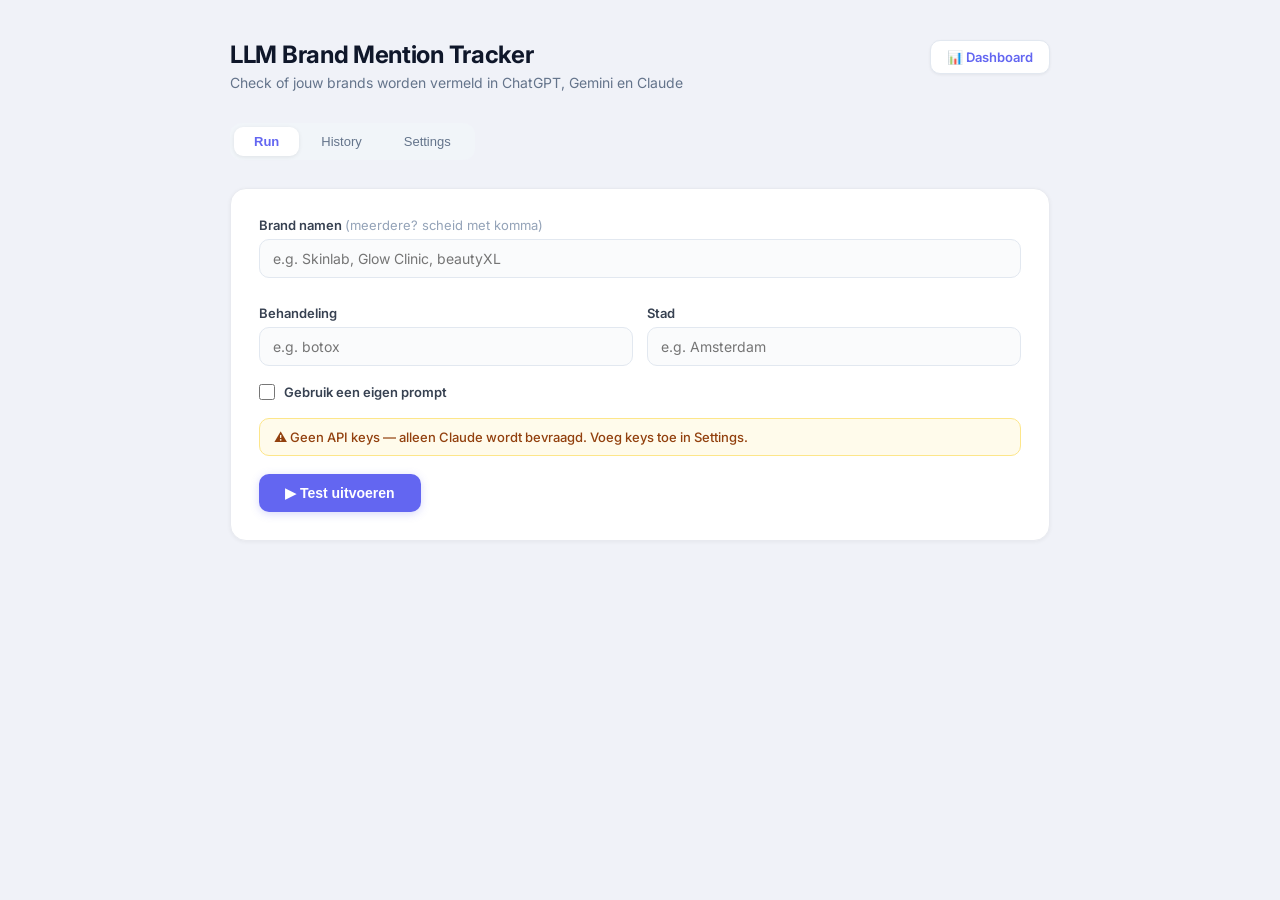
==== index.html @ 85498881 "modernize index.html UI with card layout, Inter font, and refined components Co-Authored-By: Claude " ====
<!DOCTYPE html>
<html lang="nl">
<head>
<meta charset="UTF-8">
<meta name="viewport" content="width=device-width, initial-scale=1.0">
<title>LLM Brand Mention Tracker</title>
<style>
  @import url('https://fonts.googleapis.com/css2?family=Inter:wght@400;500;600;700&display=swap');
  * { box-sizing: border-box; margin: 0; padding: 0; }
  body { font-family: 'Inter', system-ui, sans-serif; background: #f0f2f8; color: #0f172a; min-height: 100vh; }

  .container { max-width: 860px; margin: 0 auto; padding: 40px 20px 60px; }

  /* Header */
  .header { margin-bottom: 32px; }
  h1 { font-size: 24px; font-weight: 700; letter-spacing: -0.3px; color: #0f172a; }
  .subtitle { color: #64748b; font-size: 14px; margin-top: 5px; font-weight: 400; }

  /* Dashboard link */
  .dashboard-link {
    display: inline-flex; align-items: center; gap: 6px;
    background: white; color: #6366f1; border: 1px solid #e2e8f0;
    border-radius: 10px; padding: 8px 16px; font-size: 13px; font-weight: 600;
    text-decoration: none; transition: box-shadow 0.15s, border-color 0.15s;
    box-shadow: 0 1px 3px rgba(0,0,0,0.06);
  }
  .dashboard-link:hover { border-color: #c7d2fe; box-shadow: 0 2px 8px rgba(99,102,241,0.12); }

  /* Card wrapper */
  .card { background: white; border-radius: 16px; border: 1px solid #e8eaf0; box-shadow: 0 1px 4px rgba(0,0,0,0.05); padding: 28px; }

  /* Tabs */
  .tabs { display: flex; gap: 2px; margin-bottom: 28px; background: #f1f5f9; border-radius: 12px; padding: 4px; width: fit-content; }
  .tab {
    padding: 7px 20px; border: none; background: none; cursor: pointer;
    font-size: 13px; font-weight: 500; color: #64748b; border-radius: 9px;
    transition: background 0.15s, color 0.15s;
  }
  .tab.active { background: white; color: #6366f1; font-weight: 600; box-shadow: 0 1px 4px rgba(0,0,0,0.08); }
  .tab:not(.active):hover { color: #374151; background: rgba(255,255,255,0.5); }

  .panel { display: none; }
  .panel.active { display: block; }

  /* Form */
  label { font-size: 13px; font-weight: 600; color: #374151; display: block; margin-bottom: 6px; }
  label span { font-weight: 400; color: #94a3b8; }
  input, textarea {
    width: 100%; padding: 10px 13px; border: 1.5px solid #e2e8f0;
    border-radius: 10px; font-size: 14px; font-family: inherit;
    background: #fafbfc; color: #0f172a;
    transition: border-color 0.15s, box-shadow 0.15s;
    outline: none;
  }
  input:focus, textarea:focus {
    border-color: #6366f1; background: white;
    box-shadow: 0 0 0 3px rgba(99,102,241,0.1);
  }
  input[type=password] { letter-spacing: 3px; }
  textarea { min-height: 80px; resize: vertical; }

  .grid2 { display: grid; grid-template-columns: 1fr 1fr; gap: 14px; margin-bottom: 0; }
  .field { margin-bottom: 18px; }

  /* Tags */
  .tags { display: flex; gap: 6px; flex-wrap: wrap; margin-top: 9px; }
  .tag {
    background: #eef2ff; color: #6366f1; padding: 3px 11px;
    border-radius: 99px; font-size: 12px; font-weight: 600; letter-spacing: 0.01em;
  }

  /* Buttons */
  .btn {
    display: inline-flex; align-items: center; gap: 7px;
    background: #6366f1; color: white; border: none;
    border-radius: 10px; padding: 11px 26px; font-size: 14px; font-weight: 600;
    cursor: pointer; transition: background 0.15s, box-shadow 0.15s, transform 0.1s;
    box-shadow: 0 2px 8px rgba(99,102,241,0.25);
  }
  .btn:hover:not(:disabled) { background: #4f46e5; box-shadow: 0 4px 14px rgba(99,102,241,0.35); transform: translateY(-1px); }
  .btn:active:not(:disabled) { transform: translateY(0); }
  .btn:disabled { background: #c7d2fe; cursor: not-allowed; box-shadow: none; }
  .btn-danger {
    display: inline-flex; align-items: center; gap: 6px;
    background: none; border: 1.5px solid #fecaca; color: #ef4444;
    border-radius: 10px; padding: 7px 16px; font-size: 13px; font-weight: 600;
    cursor: pointer; margin-top: 12px; transition: background 0.15s;
  }
  .btn-danger:hover { background: #fff5f5; }

  /* Alerts */
  .warning {
    display: flex; align-items: center; gap: 8px;
    font-size: 13px; color: #92400e; background: #fffbeb;
    border: 1px solid #fde68a; border-radius: 10px;
    padding: 10px 14px; margin-bottom: 18px; font-weight: 500;
  }
  .error {
    display: flex; align-items: center; gap: 8px;
    color: #b91c1c; background: #fef2f2; border: 1px solid #fecaca;
    border-radius: 10px; padding: 10px 14px; font-size: 13px;
    margin-bottom: 16px; font-weight: 500;
  }

  /* Prompt list */
  .prompt-list { background: #f8fafc; border: 1.5px solid #e8eaf0; border-radius: 12px; padding: 14px 16px; margin-bottom: 20px; }
  .prompt-list p { font-size: 11px; font-weight: 700; color: #94a3b8; letter-spacing: 0.06em; text-transform: uppercase; margin-bottom: 10px; }
  .prompt-list li { font-size: 13px; color: #475569; margin: 5px 0; list-style: none; line-height: 1.5; }
  .prompt-list li::before { content: "›  "; color: #a5b4fc; font-weight: 700; }

  /* Summary table */
  .summary-table { width: 100%; border-collapse: collapse; font-size: 13px; margin-bottom: 28px; border-radius: 12px; overflow: hidden; border: 1.5px solid #e8eaf0; }
  .summary-table th { padding: 11px 16px; text-align: left; color: #94a3b8; background: #f8fafc; font-size: 11px; font-weight: 700; letter-spacing: 0.05em; text-transform: uppercase; border-bottom: 1.5px solid #e8eaf0; }
  .summary-table th:not(:first-child) { text-align: center; }
  .summary-table td { padding: 11px 16px; border-bottom: 1px solid #f1f5f9; font-weight: 600; }
  .summary-table td:not(:first-child) { text-align: center; }
  .summary-table tr:last-child td { border-bottom: none; }
  .green { color: #15803d; }
  .red { color: #dc2626; }

  /* Prompt blocks */
  .prompt-block { border: 1.5px solid #e8eaf0; border-radius: 14px; margin-bottom: 14px; overflow: hidden; }
  .prompt-header { background: #f8fafc; padding: 11px 18px; border-bottom: 1px solid #e8eaf0; font-size: 13px; font-weight: 600; color: #475569; }
  .llm-response { padding: 14px 18px; border-bottom: 1px solid #f1f5f9; }
  .llm-response:last-child { border-bottom: none; }
  .llm-row { display: flex; justify-content: space-between; align-items: center; margin-bottom: 8px; }
  .llm-name { font-size: 13px; font-weight: 700; color: #1e293b; }

  /* Badges */
  .badge { padding: 3px 11px; border-radius: 99px; font-size: 12px; font-weight: 600; }
  .badge-green { background: #dcfce7; color: #15803d; }
  .badge-red { background: #fee2e2; color: #dc2626; }
  .badge-gray { background: #f1f5f9; color: #94a3b8; }

  .response-text { font-size: 13px; color: #475569; line-height: 1.7; white-space: pre-wrap; }
  mark { background: #fef08a; border-radius: 3px; padding: 0 2px; font-weight: 700; color: #713f12; }

  /* History */
  .history-card { border: 1.5px solid #e8eaf0; border-radius: 14px; padding: 18px; margin-bottom: 14px; background: white; transition: box-shadow 0.15s; }
  .history-card:hover { box-shadow: 0 2px 12px rgba(0,0,0,0.06); }
  .history-meta { font-size: 12px; color: #94a3b8; margin-top: 6px; }
  .history-table { width: 100%; border-collapse: collapse; font-size: 12px; margin-top: 14px; }
  .history-table th { text-align: left; color: #94a3b8; font-weight: 700; padding: 4px 0; font-size: 11px; text-transform: uppercase; letter-spacing: 0.04em; }
  .history-table th:not(:first-child) { text-align: center; }
  .history-table td { padding: 4px 0; font-weight: 600; }
  .history-table td:not(:first-child) { text-align: center; }

  /* Misc */
  .section-title { font-size: 13px; font-weight: 700; color: #374151; margin-bottom: 14px; text-transform: uppercase; letter-spacing: 0.05em; }
  .hint { font-size: 12px; color: #94a3b8; margin-top: 10px; }
  .hint a { color: #6366f1; text-decoration: none; }
  .hint a:hover { text-decoration: underline; }
  .checkbox-row { display: flex; align-items: center; gap: 9px; font-size: 13px; font-weight: 600; color: #374151; cursor: pointer; margin-bottom: 8px; }
  .checkbox-row input[type=checkbox] { width: 16px; height: 16px; accent-color: #6366f1; cursor: pointer; }

  /* Settings section */
  .settings-description { font-size: 14px; color: #64748b; margin-bottom: 22px; line-height: 1.6; }
  .settings-section-label { font-size: 11px; font-weight: 700; color: #94a3b8; text-transform: uppercase; letter-spacing: 0.06em; margin-bottom: 16px; }
</style>
</head>
<body>
<div class="container">
  <div class="header" style="display:flex;justify-content:space-between;align-items:flex-start;flex-wrap:wrap;gap:12px">
    <div>
      <h1>LLM Brand Mention Tracker</h1>
      <p class="subtitle">Check of jouw brands worden vermeld in ChatGPT, Gemini en Claude</p>
    </div>
    <a href="dashboard.html" class="dashboard-link">📊 Dashboard</a>
  </div>

  <div class="tabs">
    <button class="tab active" onclick="switchTab('run')">Run</button>
    <button class="tab" onclick="switchTab('history')">History</button>
    <button class="tab" onclick="switchTab('settings')">Settings</button>
  </div>

  <!-- RUN -->
  <div id="panel-run" class="panel active">
    <div class="card">
      <div class="field">
        <label>Brand namen <span>(meerdere? scheid met komma)</span></label>
        <input type="text" id="brands" placeholder="e.g. Skinlab, Glow Clinic, beautyXL" oninput="updateTags()">
        <div class="tags" id="tags"></div>
      </div>
      <div class="grid2">
        <div class="field">
          <label>Behandeling</label>
          <input type="text" id="treatment" placeholder="e.g. botox" oninput="updatePrompts()">
        </div>
        <div class="field">
          <label>Stad</label>
          <input type="text" id="city" placeholder="e.g. Amsterdam" oninput="updatePrompts()">
        </div>
      </div>

      <div class="field">
        <label class="checkbox-row">
          <input type="checkbox" id="useCustom" onchange="toggleCustom()"> Gebruik een eigen prompt
        </label>
        <textarea id="customPrompt" placeholder="Typ hier je eigen prompt..." style="display:none"></textarea>
      </div>

      <div class="prompt-list" id="promptPreview" style="display:none">
        <p id="promptCount"></p>
        <ul id="promptList"></ul>
      </div>

      <div class="error" id="error" style="display:none">⚠ <span id="errorMsg"></span></div>
      <div class="warning" id="noKeyWarning">⚠ Geen API keys — alleen Claude wordt bevraagd. Voeg keys toe in Settings.</div>

      <button class="btn" id="runBtn" onclick="runTest()">▶ Test uitvoeren</button>
    </div>

    <div id="results" style="margin-top:24px;display:none"></div>
  </div>

  <!-- HISTORY -->
  <div id="panel-history" class="panel">
    <div id="historyContent"></div>
  </div>

  <!-- SETTINGS -->
  <div id="panel-settings" class="panel">
    <div class="card">
      <p class="settings-description">Voeg je API keys toe om ChatGPT en Gemini te activeren. Keys worden lokaal opgeslagen in je browser.</p>
      <p class="settings-section-label">API Keys</p>
      <div class="field">
        <label>OpenAI API Key (ChatGPT)</label>
        <input type="password" id="openaiKey" placeholder="sk-..." oninput="saveSettings()">
      </div>
      <div class="field">
        <label>Google Gemini API Key</label>
        <input type="password" id="geminiKey" placeholder="AIza..." oninput="saveSettings()">
      </div>
      <p class="hint">OpenAI key via platform.openai.com · Gemini key via aistudio.google.com</p>
    </div>
  </div>
</div>

<script>
const SETTINGS_KEY = "llm_tracker_settings";
const HISTORY_KEY = "llm_tracker_history";

let settings = { openaiKey: "", geminiKey: "" };
let history = [];

// Init
try { const s = localStorage.getItem(SETTINGS_KEY); if (s) settings = JSON.parse(s); } catch {}
try { const h = localStorage.getItem(HISTORY_KEY); if (h) history = JSON.parse(h); } catch {}
document.getElementById("openaiKey").value = settings.openaiKey || "";
document.getElementById("geminiKey").value = settings.geminiKey || "";
updateKeyWarning();
renderHistory();

function switchTab(name) {
  document.querySelectorAll(".tab").forEach((t, i) => t.classList.toggle("active", ["run","history","settings"][i] === name));
  document.querySelectorAll(".panel").forEach(p => p.classList.remove("active"));
  document.getElementById("panel-" + name).classList.add("active");
  if (name === "history") renderHistory();
}

function saveSettings() {
  settings.openaiKey = document.getElementById("openaiKey").value.trim();
  settings.geminiKey = document.getElementById("geminiKey").value.trim();
  localStorage.setItem(SETTINGS_KEY, JSON.stringify(settings));
  updateKeyWarning();
}

function updateKeyWarning() {
  document.getElementById("noKeyWarning").style.display = (settings.openaiKey || settings.geminiKey) ? "none" : "block";
}

function getBrands() {
  return document.getElementById("brands").value.split(",").map(b => b.trim()).filter(Boolean);
}

function updateTags() {
  const brands = getBrands();
  const el = document.getElementById("tags");
  el.innerHTML = brands.map(b => `<span class="tag">${b}</span>`).join("");
}

function toggleCustom() {
  const on = document.getElementById("useCustom").checked;
  document.getElementById("customPrompt").style.display = on ? "block" : "none";
  document.getElementById("promptPreview").style.display = on ? "none" : (getPrompts().length ? "block" : "none");
}

function getPrompts() {
  const t = document.getElementById("treatment").value.trim();
  const c = document.getElementById("city").value.trim();
  if (!t || !c) return [];
  return [
    `${t} ${c}`,
    `beste ${t} ${c}`,
    `${t} kliniek ${c}`,
    `goede ${t} ${c}`,
    `${t} behandeling ${c}`,
    `best ${t} ${c}`,
    `${t} clinic ${c}`,
    `Wat is de beste plek voor ${t} in ${c}?`,
    `Waar kan ik ${t} laten doen in ${c}?`,
    `Kun je een kliniek aanbevelen voor ${t} in ${c}?`,
    `Where should I go for ${t} in ${c}?`,
    `Best place for ${t} in ${c}?`,
    `Ik wil ${t} laten doen in ${c}, waar moet ik zijn?`,
    `Welke salon in ${c} is het beste voor ${t}?`,
  ];
}

function updatePrompts() {
  if (document.getElementById("useCustom").checked) return;
  const prompts = getPrompts();
  const preview = document.getElementById("promptPreview");
  if (!prompts.length) { preview.style.display = "none"; return; }
  preview.style.display = "block";
  document.getElementById("promptCount").textContent = `TE TESTEN PROMPTS (${prompts.length})`;
  document.getElementById("promptList").innerHTML = prompts.map(p => `<li>${p}</li>`).join("");
}

function showError(msg) {
  const el = document.getElementById("error");
  document.getElementById("errorMsg").textContent = msg;
  el.style.display = msg ? "flex" : "none";
}

async function queryAnthropic(prompt) {
  const res = await fetch("https://llm-proxy.morten-ff3.workers.dev/", {
    method: "POST",
    headers: { "Content-Type": "application/json" },
    body: JSON.stringify({
      model: "claude-sonnet-4-20250514",
      max_tokens: 2000,
      tools: [{ type: "web_search_20250305", name: "web_search" }],
      messages: [{ role: "user", content: prompt }],
    }),
  });
  const data = await res.json();
  if (data.error) throw new Error(data.error.message);
  return data.content.filter(b => b.type === "text").map(b => b.text).join("\n");
}

async function queryOpenAI(prompt) {
  const res = await fetch("https://api.openai.com/v1/chat/completions", {
    method: "POST",
    headers: { "Content-Type": "application/json", "Authorization": `Bearer ${settings.openaiKey}` },
    body: JSON.stringify({ model: "gpt-4o-mini", messages: [{ role: "user", content: prompt }], max_tokens: 1000 }),
  });
  const data = await res.json();
  if (data.error) throw new Error(data.error.message);
  return data.choices?.[0]?.message?.content || "";
}

async function queryGemini(prompt) {
  const res = await fetch(
    `https://generativelanguage.googleapis.com/v1beta/models/gemini-2.0-flash:generateContent?key=${settings.geminiKey}`,
    { method: "POST", headers: { "Content-Type": "application/json" }, body: JSON.stringify({ contents: [{ parts: [{ text: prompt }] }] }) }
  );
  const data = await res.json();
  if (data.error) throw new Error(data.error.message);
  return data.candidates?.[0]?.content?.parts?.[0]?.text || "";
}

function checkMentions(text, brands) {
  if (!text) return [];
  return brands.filter(b => text.toLowerCase().includes(b.toLowerCase()));
}

function highlightBrands(text, brands) {
  text = cleanMarkdown(text);
  if (!brands.length || !text) return escapeHtml(text);
  const escaped = brands.map(b => b.replace(/[.*+?^${}()|[\]\\]/g, '\\$&'));
  const regex = new RegExp(`(${escaped.join("|")})`, "gi");
  return escapeHtml(text).replace(new RegExp(`(${escaped.map(b => escapeHtml(b)).join("|")})`, "gi"), "<mark>$1</mark>");
}

function cleanMarkdown(str) {
  if (!str) return str;
  return str
    .replace(/#{1,6} /g, '')
    .replace(/\*\*(.+?)\*\*/g, '$1')
    .replace(/\*(.+?)\*/g, '$1')
    .replace(/^\s*[-*+]\s+/gm, '• ')
    .replace(/^\s*\d+\.\s+/gm, '')
    .trim();
}
function escapeHtml(str) {
  return str.replace(/&/g,"&amp;").replace(/</g,"&lt;").replace(/>/g,"&gt;");
}

async function runTest() {
  const brands = getBrands();
  const treatment = document.getElementById("treatment").value.trim();
  const city = document.getElementById("city").value.trim();
  const useCustom = document.getElementById("useCustom").checked;
  const customPrompt = document.getElementById("customPrompt").value.trim();

  if (!brands.length) { showError("Voer minimaal één brand in."); return; }
  if (!treatment || !city) { showError("Voer behandeling en stad in."); return; }
  showError("");

  const prompts = useCustom && customPrompt ? [customPrompt] : getPrompts();
  const btn = document.getElementById("runBtn");
  btn.disabled = true;
  btn.textContent = "Bezig met testen...";
  document.getElementById("results").style.display = "none";

  const llms = [
    { name: "Claude", fn: queryAnthropic, enabled: true },
    { name: "ChatGPT", fn: queryOpenAI, enabled: !!settings.openaiKey },
    { name: "Gemini", fn: queryGemini, enabled: !!settings.geminiKey },
  ];

  const runResults = [];
  for (let pi = 0; pi < prompts.length; pi++) {
    if (pi > 0) await new Promise(r => setTimeout(r, 4000));
    const prompt = prompts[pi];
    const promptResults = { prompt, responses: [] };
    for (const llm of llms) {
      if (!llm.enabled) { promptResults.responses.push({ llm: llm.name, text: null, mentionedBrands: [], skipped: true }); continue; }
      try {
        const text = await llm.fn(prompt);
        promptResults.responses.push({ llm: llm.name, text, mentionedBrands: checkMentions(text, brands), skipped: false });
      } catch(e) {
        promptResults.responses.push({ llm: llm.name, text: `Error: ${e.message}`, mentionedBrands: [], skipped: false, error: true });
      }
    }
    runResults.push(promptResults);
  }

  const summary = {};
  for (const brand of brands) {
    summary[brand] = { Claude: 0, ChatGPT: 0, Gemini: 0 };
    for (const r of runResults)
      for (const resp of r.responses)
        if (resp.mentionedBrands.includes(brand)) summary[brand][resp.llm]++;
  }

  const entry = { id: Date.now(), date: new Date().toLocaleDateString("nl-NL"), brands, treatment, city, results: runResults, summary, total: prompts.length };
  history = [entry, ...history].slice(0, 20);
  localStorage.setItem(HISTORY_KEY, JSON.stringify(history));

  renderResults(entry, brands);
  btn.disabled = false;
  btn.textContent = "Test uitvoeren";
}

function renderResults(entry, brands) {
  const el = document.getElementById("results");
  let html = `<p class="section-title">Resultaten per brand</p>
  <table class="summary-table"><thead><tr><th>Brand</th><th>Claude</th><th>ChatGPT</th><th>Gemini</th></tr></thead><tbody>`;
  for (const brand of brands) {
    html += `<tr><td>${escapeHtml(brand)}</td>`;
    for (const llm of ["Claude","ChatGPT","Gemini"]) {
      const count = entry.summary[brand]?.[llm] || 0;
      html += `<td class="${count > 0 ? "green" : "red"}">${count}/${entry.total}</td>`;
    }
    html += `</tr>`;
  }
  html += `</tbody></table><p class="section-title">Details per prompt</p>`;

  for (let i = 0; i < entry.results.length; i++) {
    const r = entry.results[i];
    html += `<div class="prompt-block"><div class="prompt-header">"${escapeHtml(r.prompt)}"</div>`;
    for (let j = 0; j < r.responses.length; j++) {
      const resp = r.responses[j];
      let badge = "";
      if (resp.skipped) badge = `<span class="badge badge-gray">Geen API key</span>`;
      else if (resp.error) badge = `<span class="badge badge-red">Error</span>`;
      else if (resp.mentionedBrands.length > 0) badge = `<span class="badge badge-green">✓ ${escapeHtml(resp.mentionedBrands.join(", "))}</span>`;
      else badge = `<span class="badge badge-red">✗ Niet vermeld</span>`;
      html += `<div class="llm-response"><div class="llm-row"><span class="llm-name">${resp.llm}</span>${badge}</div>`;
      if (resp.text && !resp.skipped) {
        const cleaned = resp.text
          .replace(/#{1,6} /g, '')
          .replace(/**(.+?)**/g, '$1')
          .replace(/*(.+?)*/g, '$1')
          .replace(/^[ 	]*[-*+] /gm, '• ');
        html += `<p class="response-text">${highlightBrands(cleaned, brands)}</p>`;
      }
      html += `</div>`;
    }
    html += `</div>`;
  }

  el.innerHTML = html;
  el.style.display = "block";
}

function renderHistory() {
  const el = document.getElementById("historyContent");
  if (!history.length) { el.innerHTML = `<p style="color:#94a3b8;font-size:14px">Nog geen testgeschiedenis.</p>`; return; }
  let html = "";
  for (const entry of history) {
    const brands = entry.brands || [];
    const summary = entry.summary || {};
    html += `<div class="history-card">
      <div style="display:flex;justify-content:space-between;align-items:flex-start;flex-wrap:wrap;gap:8px">
        <div>
          <div class="tags">${brands.map(b => `<span class="tag">${escapeHtml(b)}</span>`).join("")}</div>
          <p class="history-meta">${escapeHtml(entry.treatment)} · ${escapeHtml(entry.city)} · ${entry.date}</p>
        </div>
        <span style="font-size:12px;color:#94a3b8">${entry.total} prompts</span>
      </div>
      <table class="history-table"><thead><tr><th>Brand</th><th>Claude</th><th>ChatGPT</th><th>Gemini</th></tr></thead><tbody>`;
    for (const brand of brands) {
      html += `<tr><td>${escapeHtml(brand)}</td>`;
      for (const llm of ["Claude","ChatGPT","Gemini"]) {
        const count = summary[brand]?.[llm] || 0;
        html += `<td class="${count > 0 ? "green" : "red"}">${count}/${entry.total}</td>`;
      }
      html += `</tr>`;
    }
    html += `</tbody></table></div>`;
  }
  html += `<button class="btn-danger" onclick="clearHistory()">Geschiedenis wissen</button>`;
  el.innerHTML = html;
}

function clearHistory() {
  history = [];
  localStorage.setItem(HISTORY_KEY, JSON.stringify(history));
  renderHistory();
}
</script>
</body>
</html>
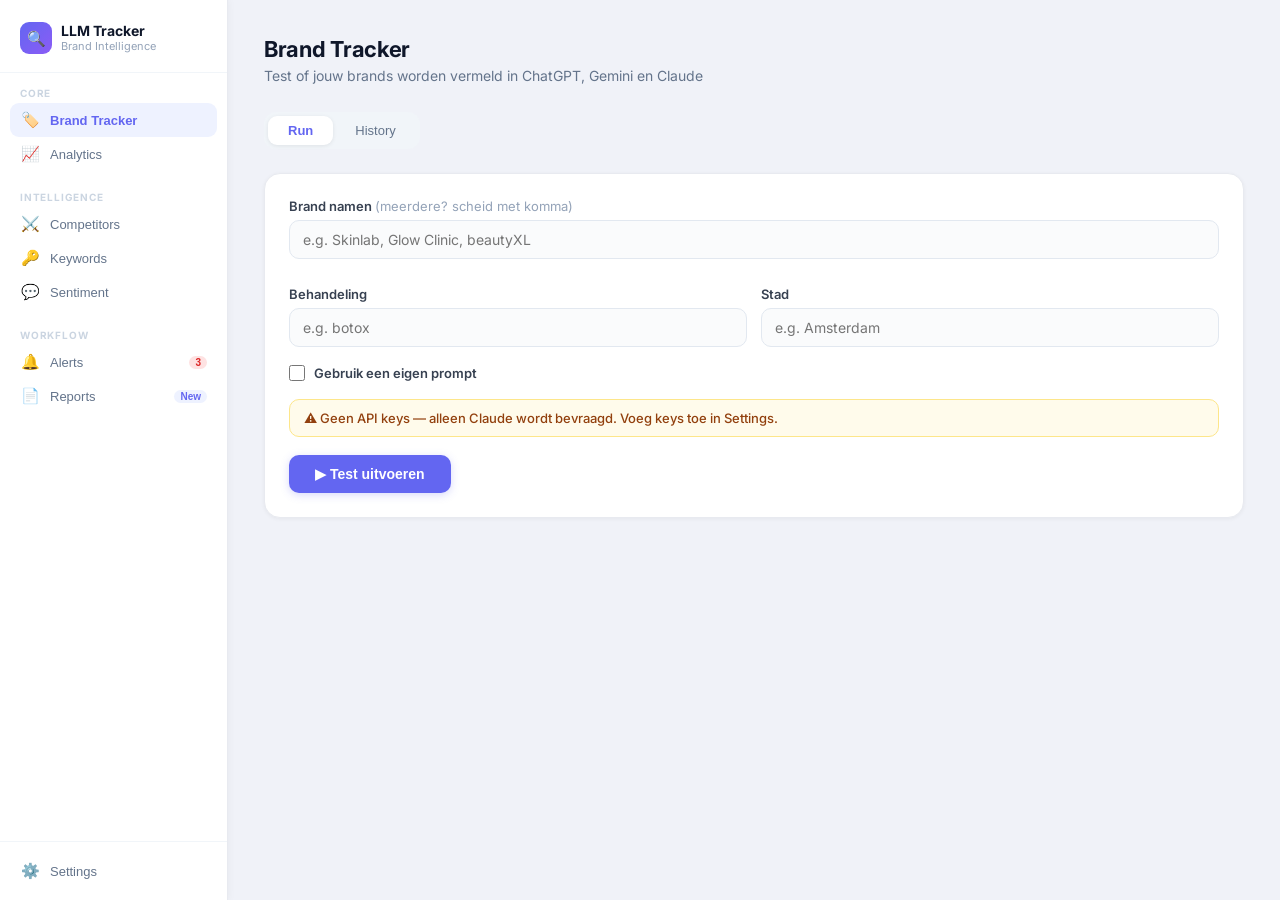
==== commit bf6d6d6a: "add sidebar navigation with dummy module pages Co-Authored-By: Claude Sonnet 4.6 <noreply@anthropic." ====
--- a/index.html
+++ b/index.html
@@ -7,30 +7,142 @@
 <style>
   @import url('https://fonts.googleapis.com/css2?family=Inter:wght@400;500;600;700&display=swap');
   * { box-sizing: border-box; margin: 0; padding: 0; }
-  body { font-family: 'Inter', system-ui, sans-serif; background: #f0f2f8; color: #0f172a; min-height: 100vh; }
-
-  .container { max-width: 860px; margin: 0 auto; padding: 40px 20px 60px; }
-
-  /* Header */
-  .header { margin-bottom: 32px; }
-  h1 { font-size: 24px; font-weight: 700; letter-spacing: -0.3px; color: #0f172a; }
-  .subtitle { color: #64748b; font-size: 14px; margin-top: 5px; font-weight: 400; }
-
-  /* Dashboard link */
-  .dashboard-link {
-    display: inline-flex; align-items: center; gap: 6px;
-    background: white; color: #6366f1; border: 1px solid #e2e8f0;
-    border-radius: 10px; padding: 8px 16px; font-size: 13px; font-weight: 600;
-    text-decoration: none; transition: box-shadow 0.15s, border-color 0.15s;
-    box-shadow: 0 1px 3px rgba(0,0,0,0.06);
-  }
-  .dashboard-link:hover { border-color: #c7d2fe; box-shadow: 0 2px 8px rgba(99,102,241,0.12); }
-
-  /* Card wrapper */
-  .card { background: white; border-radius: 16px; border: 1px solid #e8eaf0; box-shadow: 0 1px 4px rgba(0,0,0,0.05); padding: 28px; }
-
-  /* Tabs */
-  .tabs { display: flex; gap: 2px; margin-bottom: 28px; background: #f1f5f9; border-radius: 12px; padding: 4px; width: fit-content; }
+  body { font-family: 'Inter', system-ui, sans-serif; background: #f0f2f8; color: #0f172a; min-height: 100vh; display: flex; }
+
+  /* ── Sidebar ── */
+  .sidebar {
+    width: 228px; min-height: 100vh; background: white;
+    border-right: 1px solid #e8eaf0; display: flex; flex-direction: column;
+    position: fixed; top: 0; left: 0; bottom: 0; z-index: 10;
+    box-shadow: 1px 0 8px rgba(0,0,0,0.04);
+  }
+  .sidebar-logo {
+    padding: 22px 20px 18px;
+    border-bottom: 1px solid #f1f5f9;
+  }
+  .sidebar-logo .logo-mark {
+    display: flex; align-items: center; gap: 9px;
+  }
+  .logo-icon {
+    width: 32px; height: 32px; background: linear-gradient(135deg,#6366f1,#8b5cf6);
+    border-radius: 9px; display: flex; align-items: center; justify-content: center;
+    font-size: 15px; flex-shrink: 0;
+  }
+  .logo-text { font-size: 14px; font-weight: 700; color: #0f172a; line-height: 1.2; }
+  .logo-sub { font-size: 11px; color: #94a3b8; font-weight: 400; }
+
+  .sidebar-nav { flex: 1; padding: 14px 10px; overflow-y: auto; }
+  .nav-section { margin-bottom: 20px; }
+  .nav-label {
+    font-size: 10px; font-weight: 700; color: #cbd5e1; text-transform: uppercase;
+    letter-spacing: 0.08em; padding: 0 10px; margin-bottom: 4px;
+  }
+  .nav-item {
+    display: flex; align-items: center; gap: 10px;
+    padding: 8px 10px; border-radius: 9px; cursor: pointer;
+    font-size: 13px; font-weight: 500; color: #64748b;
+    transition: background 0.12s, color 0.12s; user-select: none;
+    border: none; background: none; width: 100%; text-align: left;
+  }
+  .nav-item:hover { background: #f8fafc; color: #374151; }
+  .nav-item.active { background: #eef2ff; color: #6366f1; font-weight: 600; }
+  .nav-icon { font-size: 15px; width: 20px; text-align: center; flex-shrink: 0; }
+  .nav-badge {
+    margin-left: auto; background: #fee2e2; color: #dc2626;
+    font-size: 10px; font-weight: 700; padding: 1px 6px; border-radius: 99px;
+  }
+  .nav-badge-blue {
+    margin-left: auto; background: #eef2ff; color: #6366f1;
+    font-size: 10px; font-weight: 700; padding: 1px 6px; border-radius: 99px;
+  }
+
+  .sidebar-footer {
+    padding: 12px 10px; border-top: 1px solid #f1f5f9;
+  }
+
+  /* ── Main ── */
+  .main { margin-left: 228px; flex: 1; min-height: 100vh; padding: 36px 36px 60px; }
+
+  /* ── Module pages ── */
+  .module-page { display: none; }
+  .module-page.active { display: block; }
+
+  .page-header { margin-bottom: 28px; }
+  .page-header h1 { font-size: 22px; font-weight: 700; letter-spacing: -0.3px; color: #0f172a; }
+  .page-header p { font-size: 14px; color: #64748b; margin-top: 5px; }
+
+  /* ── Cards ── */
+  .card { background: white; border-radius: 16px; border: 1px solid #e8eaf0; box-shadow: 0 1px 4px rgba(0,0,0,0.05); padding: 24px; }
+  .card + .card { margin-top: 16px; }
+
+  /* ── Stat grid ── */
+  .stat-grid { display: grid; grid-template-columns: repeat(4,1fr); gap: 14px; margin-bottom: 20px; }
+  .stat-card {
+    background: white; border: 1px solid #e8eaf0; border-radius: 14px;
+    padding: 18px 20px; box-shadow: 0 1px 4px rgba(0,0,0,0.04);
+  }
+  .stat-label { font-size: 11px; font-weight: 700; color: #94a3b8; text-transform: uppercase; letter-spacing: 0.06em; margin-bottom: 8px; }
+  .stat-value { font-size: 26px; font-weight: 700; color: #0f172a; letter-spacing: -0.5px; }
+  .stat-delta { font-size: 12px; margin-top: 4px; font-weight: 500; }
+  .delta-up { color: #15803d; }
+  .delta-down { color: #dc2626; }
+
+  /* ── Mini chart bars ── */
+  .bar-chart { display: flex; align-items: flex-end; gap: 4px; height: 40px; margin-top: 10px; }
+  .bar { flex: 1; background: #eef2ff; border-radius: 4px 4px 0 0; transition: background 0.15s; }
+  .bar:hover { background: #6366f1; }
+  .bar.hi { background: #c7d2fe; }
+
+  /* ── Tables ── */
+  .data-table { width: 100%; border-collapse: collapse; font-size: 13px; }
+  .data-table th {
+    padding: 10px 14px; text-align: left; color: #94a3b8;
+    font-size: 11px; font-weight: 700; letter-spacing: 0.05em; text-transform: uppercase;
+    border-bottom: 1.5px solid #e8eaf0; background: #f8fafc;
+  }
+  .data-table td { padding: 11px 14px; border-bottom: 1px solid #f1f5f9; font-weight: 500; color: #374151; }
+  .data-table tr:last-child td { border-bottom: none; }
+  .data-table tr:hover td { background: #fafbff; }
+  .table-card { border: 1.5px solid #e8eaf0; border-radius: 14px; overflow: hidden; margin-bottom: 20px; }
+
+  /* ── Progress bars ── */
+  .prog-row { margin-bottom: 14px; }
+  .prog-label { display: flex; justify-content: space-between; font-size: 13px; font-weight: 600; color: #374151; margin-bottom: 6px; }
+  .prog-track { height: 8px; background: #f1f5f9; border-radius: 99px; overflow: hidden; }
+  .prog-fill { height: 100%; border-radius: 99px; background: linear-gradient(90deg,#6366f1,#8b5cf6); }
+
+  /* ── Grid 2 ── */
+  .grid2 { display: grid; grid-template-columns: 1fr 1fr; gap: 16px; margin-bottom: 20px; }
+  .grid3 { display: grid; grid-template-columns: 1fr 1fr 1fr; gap: 16px; margin-bottom: 20px; }
+
+  /* ── Badges ── */
+  .badge { padding: 3px 10px; border-radius: 99px; font-size: 12px; font-weight: 600; }
+  .badge-green { background: #dcfce7; color: #15803d; }
+  .badge-red { background: #fee2e2; color: #dc2626; }
+  .badge-gray { background: #f1f5f9; color: #94a3b8; }
+  .badge-blue { background: #eef2ff; color: #6366f1; }
+  .badge-yellow { background: #fef9c3; color: #854d0e; }
+
+  /* ── Alert items ── */
+  .alert-item {
+    display: flex; align-items: flex-start; gap: 14px;
+    padding: 14px 0; border-bottom: 1px solid #f1f5f9;
+  }
+  .alert-item:last-child { border-bottom: none; }
+  .alert-dot { width: 8px; height: 8px; border-radius: 50%; margin-top: 4px; flex-shrink: 0; }
+  .alert-dot-red { background: #ef4444; }
+  .alert-dot-yellow { background: #f59e0b; }
+  .alert-dot-green { background: #22c55e; }
+  .alert-title { font-size: 13px; font-weight: 600; color: #1e293b; }
+  .alert-meta { font-size: 12px; color: #94a3b8; margin-top: 2px; }
+
+  /* ── Section title ── */
+  .section-title { font-size: 13px; font-weight: 700; color: #374151; margin-bottom: 14px; text-transform: uppercase; letter-spacing: 0.05em; }
+  .card-title { font-size: 15px; font-weight: 700; color: #0f172a; margin-bottom: 4px; }
+  .card-sub { font-size: 13px; color: #64748b; margin-bottom: 18px; }
+
+  /* ── Tabs (brand tracker) ── */
+  .tabs { display: flex; gap: 2px; margin-bottom: 24px; background: #f1f5f9; border-radius: 12px; padding: 4px; width: fit-content; }
   .tab {
     padding: 7px 20px; border: none; background: none; cursor: pointer;
     font-size: 13px; font-weight: 500; color: #64748b; border-radius: 9px;
@@ -38,38 +150,31 @@
   }
   .tab.active { background: white; color: #6366f1; font-weight: 600; box-shadow: 0 1px 4px rgba(0,0,0,0.08); }
   .tab:not(.active):hover { color: #374151; background: rgba(255,255,255,0.5); }
-
   .panel { display: none; }
   .panel.active { display: block; }
 
-  /* Form */
+  /* ── Form ── */
   label { font-size: 13px; font-weight: 600; color: #374151; display: block; margin-bottom: 6px; }
   label span { font-weight: 400; color: #94a3b8; }
   input, textarea {
     width: 100%; padding: 10px 13px; border: 1.5px solid #e2e8f0;
     border-radius: 10px; font-size: 14px; font-family: inherit;
     background: #fafbfc; color: #0f172a;
-    transition: border-color 0.15s, box-shadow 0.15s;
-    outline: none;
+    transition: border-color 0.15s, box-shadow 0.15s; outline: none;
   }
   input:focus, textarea:focus {
-    border-color: #6366f1; background: white;
-    box-shadow: 0 0 0 3px rgba(99,102,241,0.1);
+    border-color: #6366f1; background: white; box-shadow: 0 0 0 3px rgba(99,102,241,0.1);
   }
   input[type=password] { letter-spacing: 3px; }
   textarea { min-height: 80px; resize: vertical; }
-
-  .grid2 { display: grid; grid-template-columns: 1fr 1fr; gap: 14px; margin-bottom: 0; }
+  .form-grid2 { display: grid; grid-template-columns: 1fr 1fr; gap: 14px; }
   .field { margin-bottom: 18px; }
 
-  /* Tags */
+  /* ── Tags ── */
   .tags { display: flex; gap: 6px; flex-wrap: wrap; margin-top: 9px; }
-  .tag {
-    background: #eef2ff; color: #6366f1; padding: 3px 11px;
-    border-radius: 99px; font-size: 12px; font-weight: 600; letter-spacing: 0.01em;
-  }
-
-  /* Buttons */
+  .tag { background: #eef2ff; color: #6366f1; padding: 3px 11px; border-radius: 99px; font-size: 12px; font-weight: 600; }
+
+  /* ── Buttons ── */
   .btn {
     display: inline-flex; align-items: center; gap: 7px;
     background: #6366f1; color: white; border: none;
@@ -80,6 +185,13 @@
   .btn:hover:not(:disabled) { background: #4f46e5; box-shadow: 0 4px 14px rgba(99,102,241,0.35); transform: translateY(-1px); }
   .btn:active:not(:disabled) { transform: translateY(0); }
   .btn:disabled { background: #c7d2fe; cursor: not-allowed; box-shadow: none; }
+  .btn-ghost {
+    display: inline-flex; align-items: center; gap: 6px;
+    background: white; border: 1.5px solid #e2e8f0; color: #374151;
+    border-radius: 10px; padding: 9px 18px; font-size: 13px; font-weight: 600;
+    cursor: pointer; transition: border-color 0.15s, box-shadow 0.15s;
+  }
+  .btn-ghost:hover { border-color: #c7d2fe; box-shadow: 0 2px 8px rgba(99,102,241,0.1); }
   .btn-danger {
     display: inline-flex; align-items: center; gap: 6px;
     background: none; border: 1.5px solid #fecaca; color: #ef4444;
@@ -88,28 +200,26 @@
   }
   .btn-danger:hover { background: #fff5f5; }
 
-  /* Alerts */
+  /* ── Alerts/warnings ── */
   .warning {
-    display: flex; align-items: center; gap: 8px;
-    font-size: 13px; color: #92400e; background: #fffbeb;
-    border: 1px solid #fde68a; border-radius: 10px;
+    display: flex; align-items: center; gap: 8px; font-size: 13px; color: #92400e;
+    background: #fffbeb; border: 1px solid #fde68a; border-radius: 10px;
     padding: 10px 14px; margin-bottom: 18px; font-weight: 500;
   }
   .error {
     display: flex; align-items: center; gap: 8px;
     color: #b91c1c; background: #fef2f2; border: 1px solid #fecaca;
-    border-radius: 10px; padding: 10px 14px; font-size: 13px;
-    margin-bottom: 16px; font-weight: 500;
-  }
-
-  /* Prompt list */
+    border-radius: 10px; padding: 10px 14px; font-size: 13px; margin-bottom: 16px; font-weight: 500;
+  }
+
+  /* ── Prompt list ── */
   .prompt-list { background: #f8fafc; border: 1.5px solid #e8eaf0; border-radius: 12px; padding: 14px 16px; margin-bottom: 20px; }
   .prompt-list p { font-size: 11px; font-weight: 700; color: #94a3b8; letter-spacing: 0.06em; text-transform: uppercase; margin-bottom: 10px; }
   .prompt-list li { font-size: 13px; color: #475569; margin: 5px 0; list-style: none; line-height: 1.5; }
   .prompt-list li::before { content: "›  "; color: #a5b4fc; font-weight: 700; }
 
-  /* Summary table */
-  .summary-table { width: 100%; border-collapse: collapse; font-size: 13px; margin-bottom: 28px; border-radius: 12px; overflow: hidden; border: 1.5px solid #e8eaf0; }
+  /* ── Summary table ── */
+  .summary-table { width: 100%; border-collapse: collapse; font-size: 13px; margin-bottom: 24px; border-radius: 12px; overflow: hidden; border: 1.5px solid #e8eaf0; }
   .summary-table th { padding: 11px 16px; text-align: left; color: #94a3b8; background: #f8fafc; font-size: 11px; font-weight: 700; letter-spacing: 0.05em; text-transform: uppercase; border-bottom: 1.5px solid #e8eaf0; }
   .summary-table th:not(:first-child) { text-align: center; }
   .summary-table td { padding: 11px 16px; border-bottom: 1px solid #f1f5f9; font-weight: 600; }
@@ -118,24 +228,19 @@
   .green { color: #15803d; }
   .red { color: #dc2626; }
 
-  /* Prompt blocks */
+  /* ── Prompt blocks ── */
   .prompt-block { border: 1.5px solid #e8eaf0; border-radius: 14px; margin-bottom: 14px; overflow: hidden; }
   .prompt-header { background: #f8fafc; padding: 11px 18px; border-bottom: 1px solid #e8eaf0; font-size: 13px; font-weight: 600; color: #475569; }
   .llm-response { padding: 14px 18px; border-bottom: 1px solid #f1f5f9; }
   .llm-response:last-child { border-bottom: none; }
   .llm-row { display: flex; justify-content: space-between; align-items: center; margin-bottom: 8px; }
   .llm-name { font-size: 13px; font-weight: 700; color: #1e293b; }
-
-  /* Badges */
-  .badge { padding: 3px 11px; border-radius: 99px; font-size: 12px; font-weight: 600; }
-  .badge-green { background: #dcfce7; color: #15803d; }
-  .badge-red { background: #fee2e2; color: #dc2626; }
-  .badge-gray { background: #f1f5f9; color: #94a3b8; }
-
+  .badge-green2 { background: #dcfce7; color: #15803d; font-weight: 600; }
+  .badge-red2 { background: #fee2e2; color: #dc2626; }
   .response-text { font-size: 13px; color: #475569; line-height: 1.7; white-space: pre-wrap; }
   mark { background: #fef08a; border-radius: 3px; padding: 0 2px; font-weight: 700; color: #713f12; }
 
-  /* History */
+  /* ── History ── */
   .history-card { border: 1.5px solid #e8eaf0; border-radius: 14px; padding: 18px; margin-bottom: 14px; background: white; transition: box-shadow 0.15s; }
   .history-card:hover { box-shadow: 0 2px 12px rgba(0,0,0,0.06); }
   .history-meta { font-size: 12px; color: #94a3b8; margin-top: 6px; }
@@ -145,83 +250,627 @@
   .history-table td { padding: 4px 0; font-weight: 600; }
   .history-table td:not(:first-child) { text-align: center; }
 
-  /* Misc */
-  .section-title { font-size: 13px; font-weight: 700; color: #374151; margin-bottom: 14px; text-transform: uppercase; letter-spacing: 0.05em; }
+  /* ── Misc ── */
   .hint { font-size: 12px; color: #94a3b8; margin-top: 10px; }
-  .hint a { color: #6366f1; text-decoration: none; }
-  .hint a:hover { text-decoration: underline; }
   .checkbox-row { display: flex; align-items: center; gap: 9px; font-size: 13px; font-weight: 600; color: #374151; cursor: pointer; margin-bottom: 8px; }
   .checkbox-row input[type=checkbox] { width: 16px; height: 16px; accent-color: #6366f1; cursor: pointer; }
-
-  /* Settings section */
   .settings-description { font-size: 14px; color: #64748b; margin-bottom: 22px; line-height: 1.6; }
   .settings-section-label { font-size: 11px; font-weight: 700; color: #94a3b8; text-transform: uppercase; letter-spacing: 0.06em; margin-bottom: 16px; }
+
+  /* ── Toggle switch ── */
+  .toggle-row { display: flex; justify-content: space-between; align-items: center; padding: 12px 0; border-bottom: 1px solid #f1f5f9; }
+  .toggle-row:last-child { border-bottom: none; }
+  .toggle-label { font-size: 13px; font-weight: 600; color: #374151; }
+  .toggle-sub { font-size: 12px; color: #94a3b8; margin-top: 2px; }
+  .toggle { position: relative; width: 36px; height: 20px; flex-shrink: 0; }
+  .toggle input { opacity: 0; width: 0; height: 0; }
+  .toggle-slider {
+    position: absolute; inset: 0; background: #e2e8f0; border-radius: 99px; cursor: pointer; transition: background 0.2s;
+  }
+  .toggle-slider::before {
+    content: ""; position: absolute; left: 2px; top: 2px;
+    width: 16px; height: 16px; background: white; border-radius: 50%;
+    transition: transform 0.2s; box-shadow: 0 1px 3px rgba(0,0,0,0.2);
+  }
+  .toggle input:checked + .toggle-slider { background: #6366f1; }
+  .toggle input:checked + .toggle-slider::before { transform: translateX(16px); }
+
+  /* ── Keyword chip ── */
+  .keyword-chip {
+    display: inline-flex; align-items: center; gap: 6px;
+    background: #f8fafc; border: 1.5px solid #e2e8f0; border-radius: 10px;
+    padding: 7px 13px; font-size: 13px; font-weight: 500; color: #374151;
+    margin: 4px;
+  }
+  .chip-count { background: #eef2ff; color: #6366f1; font-size: 11px; font-weight: 700; padding: 1px 7px; border-radius: 99px; }
+
+  /* ── Trend line (fake SVG) ── */
+  .sparkline { display: flex; align-items: center; }
 </style>
 </head>
 <body>
-<div class="container">
-  <div class="header" style="display:flex;justify-content:space-between;align-items:flex-start;flex-wrap:wrap;gap:12px">
-    <div>
-      <h1>LLM Brand Mention Tracker</h1>
-      <p class="subtitle">Check of jouw brands worden vermeld in ChatGPT, Gemini en Claude</p>
-    </div>
-    <a href="dashboard.html" class="dashboard-link">📊 Dashboard</a>
+
+<!-- ════════════════════════════ SIDEBAR ════════════════════════════ -->
+<nav class="sidebar">
+  <div class="sidebar-logo">
+    <div class="logo-mark">
+      <div class="logo-icon">🔍</div>
+      <div>
+        <div class="logo-text">LLM Tracker</div>
+        <div class="logo-sub">Brand Intelligence</div>
+      </div>
+    </div>
   </div>
 
-  <div class="tabs">
-    <button class="tab active" onclick="switchTab('run')">Run</button>
-    <button class="tab" onclick="switchTab('history')">History</button>
-    <button class="tab" onclick="switchTab('settings')">Settings</button>
+  <div class="sidebar-nav">
+    <div class="nav-section">
+      <div class="nav-label">Core</div>
+      <button class="nav-item active" onclick="switchModule('brand-tracker')">
+        <span class="nav-icon">🏷️</span> Brand Tracker
+      </button>
+      <button class="nav-item" onclick="switchModule('analytics')">
+        <span class="nav-icon">📈</span> Analytics
+      </button>
+    </div>
+
+    <div class="nav-section">
+      <div class="nav-label">Intelligence</div>
+      <button class="nav-item" onclick="switchModule('competitors')">
+        <span class="nav-icon">⚔️</span> Competitors
+      </button>
+      <button class="nav-item" onclick="switchModule('keywords')">
+        <span class="nav-icon">🔑</span> Keywords
+      </button>
+      <button class="nav-item" onclick="switchModule('sentiment')">
+        <span class="nav-icon">💬</span> Sentiment
+      </button>
+    </div>
+
+    <div class="nav-section">
+      <div class="nav-label">Workflow</div>
+      <button class="nav-item" onclick="switchModule('alerts')">
+        <span class="nav-icon">🔔</span> Alerts
+        <span class="nav-badge">3</span>
+      </button>
+      <button class="nav-item" onclick="switchModule('reports')">
+        <span class="nav-icon">📄</span> Reports
+        <span class="nav-badge-blue">New</span>
+      </button>
+    </div>
   </div>
 
-  <!-- RUN -->
-  <div id="panel-run" class="panel active">
+  <div class="sidebar-footer">
+    <button class="nav-item" onclick="switchModule('settings')">
+      <span class="nav-icon">⚙️</span> Settings
+    </button>
+  </div>
+</nav>
+
+<!-- ════════════════════════════ MAIN ════════════════════════════ -->
+<main class="main">
+
+  <!-- ── BRAND TRACKER ── -->
+  <div id="module-brand-tracker" class="module-page active">
+    <div class="page-header">
+      <h1>Brand Tracker</h1>
+      <p>Test of jouw brands worden vermeld in ChatGPT, Gemini en Claude</p>
+    </div>
+
+    <div class="tabs">
+      <button class="tab active" onclick="switchTab('run')">Run</button>
+      <button class="tab" onclick="switchTab('history')">History</button>
+    </div>
+
+    <div id="panel-run" class="panel active">
+      <div class="card">
+        <div class="field">
+          <label>Brand namen <span>(meerdere? scheid met komma)</span></label>
+          <input type="text" id="brands" placeholder="e.g. Skinlab, Glow Clinic, beautyXL" oninput="updateTags()">
+          <div class="tags" id="tags"></div>
+        </div>
+        <div class="form-grid2">
+          <div class="field">
+            <label>Behandeling</label>
+            <input type="text" id="treatment" placeholder="e.g. botox" oninput="updatePrompts()">
+          </div>
+          <div class="field">
+            <label>Stad</label>
+            <input type="text" id="city" placeholder="e.g. Amsterdam" oninput="updatePrompts()">
+          </div>
+        </div>
+
+        <div class="field">
+          <label class="checkbox-row">
+            <input type="checkbox" id="useCustom" onchange="toggleCustom()"> Gebruik een eigen prompt
+          </label>
+          <textarea id="customPrompt" placeholder="Typ hier je eigen prompt..." style="display:none"></textarea>
+        </div>
+
+        <div class="prompt-list" id="promptPreview" style="display:none">
+          <p id="promptCount"></p>
+          <ul id="promptList"></ul>
+        </div>
+
+        <div class="error" id="error" style="display:none">⚠ <span id="errorMsg"></span></div>
+        <div class="warning" id="noKeyWarning">⚠ Geen API keys — alleen Claude wordt bevraagd. Voeg keys toe in Settings.</div>
+
+        <button class="btn" id="runBtn" onclick="runTest()">▶ Test uitvoeren</button>
+      </div>
+      <div id="results" style="margin-top:24px;display:none"></div>
+    </div>
+
+    <div id="panel-history" class="panel">
+      <div id="historyContent"></div>
+    </div>
+  </div>
+
+  <!-- ── ANALYTICS ── -->
+  <div id="module-analytics" class="module-page">
+    <div class="page-header">
+      <h1>Analytics</h1>
+      <p>Trends en statistieken over brand mentions in de afgelopen 30 dagen</p>
+    </div>
+
+    <div class="stat-grid">
+      <div class="stat-card">
+        <div class="stat-label">Totaal mentions</div>
+        <div class="stat-value">347</div>
+        <div class="stat-delta delta-up">↑ 18% vs vorige maand</div>
+      </div>
+      <div class="stat-card">
+        <div class="stat-label">Gemiddeld %</div>
+        <div class="stat-value">62%</div>
+        <div class="stat-delta delta-up">↑ 5 pp</div>
+      </div>
+      <div class="stat-card">
+        <div class="stat-label">Beste LLM</div>
+        <div class="stat-value" style="font-size:18px">Claude</div>
+        <div class="stat-delta" style="color:#64748b">78% mention rate</div>
+      </div>
+      <div class="stat-card">
+        <div class="stat-label">Runs deze maand</div>
+        <div class="stat-value">24</div>
+        <div class="stat-delta delta-down">↓ 2 vs vorige maand</div>
+      </div>
+    </div>
+
+    <div class="grid2">
+      <div class="card">
+        <div class="card-title">Mention rate per LLM</div>
+        <div class="card-sub">Gemiddeld over alle brands en prompts</div>
+        <div class="prog-row">
+          <div class="prog-label"><span>Claude</span><span>78%</span></div>
+          <div class="prog-track"><div class="prog-fill" style="width:78%"></div></div>
+        </div>
+        <div class="prog-row">
+          <div class="prog-label"><span>ChatGPT</span><span>61%</span></div>
+          <div class="prog-track"><div class="prog-fill" style="width:61%;background:linear-gradient(90deg,#22c55e,#16a34a)"></div></div>
+        </div>
+        <div class="prog-row">
+          <div class="prog-label"><span>Gemini</span><span>47%</span></div>
+          <div class="prog-track"><div class="prog-fill" style="width:47%;background:linear-gradient(90deg,#f59e0b,#d97706)"></div></div>
+        </div>
+      </div>
+
+      <div class="card">
+        <div class="card-title">Mentions over tijd</div>
+        <div class="card-sub">Afgelopen 12 weken</div>
+        <div class="bar-chart">
+          <div class="bar" style="height:35%"></div>
+          <div class="bar" style="height:48%"></div>
+          <div class="bar" style="height:42%"></div>
+          <div class="bar hi" style="height:60%"></div>
+          <div class="bar" style="height:55%"></div>
+          <div class="bar" style="height:50%"></div>
+          <div class="bar hi" style="height:72%"></div>
+          <div class="bar" style="height:65%"></div>
+          <div class="bar" style="height:70%"></div>
+          <div class="bar hi" style="height:85%"></div>
+          <div class="bar" style="height:78%"></div>
+          <div class="bar" style="height:90%"></div>
+        </div>
+        <div style="display:flex;justify-content:space-between;font-size:11px;color:#94a3b8;margin-top:6px">
+          <span>Jan</span><span>Feb</span><span>Mrt</span>
+        </div>
+      </div>
+    </div>
+
+    <div class="table-card">
+      <table class="data-table">
+        <thead><tr>
+          <th>Brand</th><th>Claude</th><th>ChatGPT</th><th>Gemini</th><th>Gem. score</th><th>Trend</th>
+        </tr></thead>
+        <tbody>
+          <tr><td><strong>Skinlab</strong></td><td class="green">11/14</td><td class="green">8/14</td><td>6/14</td><td><span class="badge badge-green">78%</span></td><td class="green">↑ +12%</td></tr>
+          <tr><td><strong>Glow Clinic</strong></td><td class="green">9/14</td><td>5/14</td><td class="green">7/14</td><td><span class="badge badge-blue">60%</span></td><td class="green">↑ +4%</td></tr>
+          <tr><td><strong>beautyXL</strong></td><td>4/14</td><td>3/14</td><td>2/14</td><td><span class="badge badge-red">21%</span></td><td class="red">↓ −8%</td></tr>
+        </tbody>
+      </table>
+    </div>
+  </div>
+
+  <!-- ── COMPETITORS ── -->
+  <div id="module-competitors" class="module-page">
+    <div class="page-header">
+      <h1>Competitors</h1>
+      <p>Vergelijk jouw brand mentions met die van concurrenten</p>
+    </div>
+
+    <div class="stat-grid">
+      <div class="stat-card">
+        <div class="stat-label">Gevolgde concurrenten</div>
+        <div class="stat-value">6</div>
+      </div>
+      <div class="stat-card">
+        <div class="stat-label">Jouw rank</div>
+        <div class="stat-value">#2</div>
+        <div class="stat-delta delta-up">↑ 1 positie</div>
+      </div>
+      <div class="stat-card">
+        <div class="stat-label">Top concurrent</div>
+        <div class="stat-value" style="font-size:16px">Kliniek XYZ</div>
+        <div class="stat-delta" style="color:#64748b">82% rate</div>
+      </div>
+      <div class="stat-card">
+        <div class="stat-label">Gap to #1</div>
+        <div class="stat-value">−4%</div>
+        <div class="stat-delta delta-up">Verkleind met 2pp</div>
+      </div>
+    </div>
+
+    <div class="table-card">
+      <table class="data-table">
+        <thead><tr><th>Concurrent</th><th>Claude</th><th>ChatGPT</th><th>Gemini</th><th>Totaal score</th><th>Status</th></tr></thead>
+        <tbody>
+          <tr><td><strong>Kliniek XYZ</strong></td><td>13/14</td><td>12/14</td><td>10/14</td><td><span class="badge badge-red">82%</span></td><td><span class="badge badge-yellow">Marktleider</span></td></tr>
+          <tr><td><strong>Skinlab ⭐</strong></td><td class="green">11/14</td><td class="green">8/14</td><td>6/14</td><td><span class="badge badge-blue">78%</span></td><td><span class="badge badge-green">Jij</span></td></tr>
+          <tr><td><strong>Beauté Studio</strong></td><td>8/14</td><td>7/14</td><td>6/14</td><td><span class="badge badge-gray">60%</span></td><td>–</td></tr>
+          <tr><td><strong>LaserPoint</strong></td><td>6/14</td><td>5/14</td><td>4/14</td><td><span class="badge badge-gray">45%</span></td><td>–</td></tr>
+          <tr><td><strong>GlowMed</strong></td><td>4/14</td><td>3/14</td><td>2/14</td><td><span class="badge badge-gray">31%</span></td><td>–</td></tr>
+          <tr><td><strong>DermaCure</strong></td><td>2/14</td><td>1/14</td><td>1/14</td><td><span class="badge badge-gray">10%</span></td><td>–</td></tr>
+        </tbody>
+      </table>
+    </div>
+
     <div class="card">
-      <div class="field">
-        <label>Brand namen <span>(meerdere? scheid met komma)</span></label>
-        <input type="text" id="brands" placeholder="e.g. Skinlab, Glow Clinic, beautyXL" oninput="updateTags()">
-        <div class="tags" id="tags"></div>
-      </div>
-      <div class="grid2">
-        <div class="field">
-          <label>Behandeling</label>
-          <input type="text" id="treatment" placeholder="e.g. botox" oninput="updatePrompts()">
-        </div>
-        <div class="field">
-          <label>Stad</label>
-          <input type="text" id="city" placeholder="e.g. Amsterdam" oninput="updatePrompts()">
-        </div>
-      </div>
-
-      <div class="field">
-        <label class="checkbox-row">
-          <input type="checkbox" id="useCustom" onchange="toggleCustom()"> Gebruik een eigen prompt
-        </label>
-        <textarea id="customPrompt" placeholder="Typ hier je eigen prompt..." style="display:none"></textarea>
-      </div>
-
-      <div class="prompt-list" id="promptPreview" style="display:none">
-        <p id="promptCount"></p>
-        <ul id="promptList"></ul>
-      </div>
-
-      <div class="error" id="error" style="display:none">⚠ <span id="errorMsg"></span></div>
-      <div class="warning" id="noKeyWarning">⚠ Geen API keys — alleen Claude wordt bevraagd. Voeg keys toe in Settings.</div>
-
-      <button class="btn" id="runBtn" onclick="runTest()">▶ Test uitvoeren</button>
-    </div>
-
-    <div id="results" style="margin-top:24px;display:none"></div>
+      <div class="card-title">Concurrentie per LLM</div>
+      <div class="card-sub">Mention share verdeeld over ChatGPT, Claude en Gemini</div>
+      <div class="grid3" style="margin-top:16px">
+        <div>
+          <div style="font-size:12px;font-weight:700;color:#64748b;margin-bottom:10px">Claude</div>
+          <div class="prog-row"><div class="prog-label"><span>Kliniek XYZ</span><span>93%</span></div><div class="prog-track"><div class="prog-fill" style="width:93%;background:linear-gradient(90deg,#ef4444,#dc2626)"></div></div></div>
+          <div class="prog-row"><div class="prog-label"><span>Skinlab</span><span>79%</span></div><div class="prog-track"><div class="prog-fill" style="width:79%"></div></div></div>
+          <div class="prog-row"><div class="prog-label"><span>Beauté Studio</span><span>57%</span></div><div class="prog-track"><div class="prog-fill" style="width:57%;background:linear-gradient(90deg,#94a3b8,#64748b)"></div></div></div>
+        </div>
+        <div>
+          <div style="font-size:12px;font-weight:700;color:#64748b;margin-bottom:10px">ChatGPT</div>
+          <div class="prog-row"><div class="prog-label"><span>Kliniek XYZ</span><span>86%</span></div><div class="prog-track"><div class="prog-fill" style="width:86%;background:linear-gradient(90deg,#ef4444,#dc2626)"></div></div></div>
+          <div class="prog-row"><div class="prog-label"><span>Skinlab</span><span>57%</span></div><div class="prog-track"><div class="prog-fill" style="width:57%"></div></div></div>
+          <div class="prog-row"><div class="prog-label"><span>Beauté Studio</span><span>50%</span></div><div class="prog-track"><div class="prog-fill" style="width:50%;background:linear-gradient(90deg,#94a3b8,#64748b)"></div></div></div>
+        </div>
+        <div>
+          <div style="font-size:12px;font-weight:700;color:#64748b;margin-bottom:10px">Gemini</div>
+          <div class="prog-row"><div class="prog-label"><span>Kliniek XYZ</span><span>71%</span></div><div class="prog-track"><div class="prog-fill" style="width:71%;background:linear-gradient(90deg,#ef4444,#dc2626)"></div></div></div>
+          <div class="prog-row"><div class="prog-label"><span>Skinlab</span><span>43%</span></div><div class="prog-track"><div class="prog-fill" style="width:43%"></div></div></div>
+          <div class="prog-row"><div class="prog-label"><span>Beauté Studio</span><span>43%</span></div><div class="prog-track"><div class="prog-fill" style="width:43%;background:linear-gradient(90deg,#94a3b8,#64748b)"></div></div></div>
+        </div>
+      </div>
+    </div>
   </div>
 
-  <!-- HISTORY -->
-  <div id="panel-history" class="panel">
-    <div id="historyContent"></div>
+  <!-- ── KEYWORDS ── -->
+  <div id="module-keywords" class="module-page">
+    <div class="page-header">
+      <h1>Keywords</h1>
+      <p>Welke zoekopdrachten leveren de meeste mentions op?</p>
+    </div>
+
+    <div class="grid2">
+      <div class="card">
+        <div class="card-title">Top keywords</div>
+        <div class="card-sub">Gebaseerd op mention rate over alle runs</div>
+        <div style="margin-top:4px">
+          <span class="keyword-chip">botox amsterdam <span class="chip-count">94%</span></span>
+          <span class="keyword-chip">filler amsterdam <span class="chip-count">87%</span></span>
+          <span class="keyword-chip">beste kliniek amsterdam <span class="chip-count">81%</span></span>
+          <span class="keyword-chip">botox behandeling <span class="chip-count">74%</span></span>
+          <span class="keyword-chip">lip filler <span class="chip-count">68%</span></span>
+          <span class="keyword-chip">huidverbetering <span class="chip-count">62%</span></span>
+          <span class="keyword-chip">anti-aging kliniek <span class="chip-count">55%</span></span>
+          <span class="keyword-chip">laser behandeling <span class="chip-count">48%</span></span>
+          <span class="keyword-chip">microneedling amsterdam <span class="chip-count">41%</span></span>
+          <span class="keyword-chip">skin clinic <span class="chip-count">37%</span></span>
+        </div>
+      </div>
+
+      <div class="card">
+        <div class="card-title">Onderpresterende keywords</div>
+        <div class="card-sub">Lage mention rate — kans op verbetering</div>
+        <div style="margin-top:4px">
+          <span class="keyword-chip" style="border-color:#fecaca;background:#fff5f5">skincare routine <span class="chip-count" style="background:#fee2e2;color:#dc2626">12%</span></span>
+          <span class="keyword-chip" style="border-color:#fecaca;background:#fff5f5">cosmetische kliniek <span class="chip-count" style="background:#fee2e2;color:#dc2626">18%</span></span>
+          <span class="keyword-chip" style="border-color:#fecaca;background:#fff5f5">gezichtsbehandeling <span class="chip-count" style="background:#fee2e2;color:#dc2626">21%</span></span>
+          <span class="keyword-chip" style="border-color:#fecaca;background:#fff5f5">huidkliniek rotterdam <span class="chip-count" style="background:#fee2e2;color:#dc2626">9%</span></span>
+          <span class="keyword-chip" style="border-color:#fecaca;background:#fff5f5">peeling behandeling <span class="chip-count" style="background:#fee2e2;color:#dc2626">14%</span></span>
+        </div>
+      </div>
+    </div>
+
+    <div class="table-card">
+      <table class="data-table">
+        <thead><tr><th>Keyword</th><th>Taal</th><th>Claude</th><th>ChatGPT</th><th>Gemini</th><th>Gem. rate</th></tr></thead>
+        <tbody>
+          <tr><td>botox amsterdam</td><td><span class="badge badge-gray">NL</span></td><td class="green">94%</td><td class="green">91%</td><td class="green">88%</td><td><span class="badge badge-green">91%</span></td></tr>
+          <tr><td>beste botox amsterdam</td><td><span class="badge badge-gray">NL</span></td><td class="green">87%</td><td class="green">82%</td><td>74%</td><td><span class="badge badge-green">81%</span></td></tr>
+          <tr><td>best botox amsterdam</td><td><span class="badge badge-blue">EN</span></td><td class="green">80%</td><td class="green">78%</td><td>65%</td><td><span class="badge badge-blue">74%</span></td></tr>
+          <tr><td>botox kliniek amsterdam</td><td><span class="badge badge-gray">NL</span></td><td>71%</td><td>68%</td><td>55%</td><td><span class="badge badge-yellow">65%</span></td></tr>
+          <tr><td>Where to get botox Amsterdam</td><td><span class="badge badge-blue">EN</span></td><td>60%</td><td>57%</td><td>42%</td><td><span class="badge badge-yellow">53%</span></td></tr>
+          <tr><td>cosmetische kliniek amsterdam</td><td><span class="badge badge-gray">NL</span></td><td>22%</td><td class="red">18%</td><td class="red">14%</td><td><span class="badge badge-red">18%</span></td></tr>
+        </tbody>
+      </table>
+    </div>
   </div>
 
-  <!-- SETTINGS -->
-  <div id="panel-settings" class="panel">
+  <!-- ── SENTIMENT ── -->
+  <div id="module-sentiment" class="module-page">
+    <div class="page-header">
+      <h1>Sentiment</h1>
+      <p>Hoe worden jouw brands omschreven in LLM-antwoorden?</p>
+    </div>
+
+    <div class="stat-grid">
+      <div class="stat-card">
+        <div class="stat-label">Positief</div>
+        <div class="stat-value" style="color:#15803d">73%</div>
+        <div class="stat-delta delta-up">↑ 6% vs vorige maand</div>
+      </div>
+      <div class="stat-card">
+        <div class="stat-label">Neutraal</div>
+        <div class="stat-value" style="color:#d97706">19%</div>
+        <div class="stat-delta" style="color:#64748b">Stabiel</div>
+      </div>
+      <div class="stat-card">
+        <div class="stat-label">Negatief</div>
+        <div class="stat-value" style="color:#dc2626">8%</div>
+        <div class="stat-delta delta-up">↓ 3% verbeterd</div>
+      </div>
+      <div class="stat-card">
+        <div class="stat-label">Sentiment score</div>
+        <div class="stat-value">8.2</div>
+        <div class="stat-delta delta-up">↑ 0.4</div>
+      </div>
+    </div>
+
+    <div class="grid2">
+      <div class="card">
+        <div class="card-title">Veelgebruikte positieve termen</div>
+        <div class="card-sub">Woorden die LLMs gebruiken bij jouw brand</div>
+        <div style="margin-top:12px">
+          <span class="keyword-chip" style="background:#f0fdf4;border-color:#bbf7d0;color:#15803d">professioneel <span class="chip-count" style="background:#dcfce7;color:#15803d">34×</span></span>
+          <span class="keyword-chip" style="background:#f0fdf4;border-color:#bbf7d0;color:#15803d">betrouwbaar <span class="chip-count" style="background:#dcfce7;color:#15803d">28×</span></span>
+          <span class="keyword-chip" style="background:#f0fdf4;border-color:#bbf7d0;color:#15803d">ervaren <span class="chip-count" style="background:#dcfce7;color:#15803d">22×</span></span>
+          <span class="keyword-chip" style="background:#f0fdf4;border-color:#bbf7d0;color:#15803d">gerenommeerd <span class="chip-count" style="background:#dcfce7;color:#15803d">17×</span></span>
+          <span class="keyword-chip" style="background:#f0fdf4;border-color:#bbf7d0;color:#15803d">aanbevolen <span class="chip-count" style="background:#dcfce7;color:#15803d">14×</span></span>
+          <span class="keyword-chip" style="background:#f0fdf4;border-color:#bbf7d0;color:#15803d">specialist <span class="chip-count" style="background:#dcfce7;color:#15803d">11×</span></span>
+        </div>
+      </div>
+
+      <div class="card">
+        <div class="card-title">Sentiment per LLM</div>
+        <div class="card-sub">Hoe positief beschrijft elke AI jouw brand?</div>
+        <div style="margin-top:16px">
+          <div class="prog-row">
+            <div class="prog-label"><span>Claude</span><span>81%</span></div>
+            <div class="prog-track"><div class="prog-fill" style="width:81%"></div></div>
+          </div>
+          <div class="prog-row">
+            <div class="prog-label"><span>ChatGPT</span><span>74%</span></div>
+            <div class="prog-track"><div class="prog-fill" style="width:74%;background:linear-gradient(90deg,#22c55e,#16a34a)"></div></div>
+          </div>
+          <div class="prog-row">
+            <div class="prog-label"><span>Gemini</span><span>64%</span></div>
+            <div class="prog-track"><div class="prog-fill" style="width:64%;background:linear-gradient(90deg,#f59e0b,#d97706)"></div></div>
+          </div>
+        </div>
+      </div>
+    </div>
+
     <div class="card">
+      <div class="card-title">Recente citaten</div>
+      <div class="card-sub">Hoe LLMs jouw brand beschrijven in antwoorden</div>
+      <div style="margin-top:16px">
+        <div class="alert-item">
+          <div class="alert-dot alert-dot-green"></div>
+          <div>
+            <div class="alert-title">"Skinlab staat bekend als een van de meest professionele klinieken in Amsterdam voor botoxbehandelingen."</div>
+            <div class="alert-meta">Claude · botox amsterdam · 2 dagen geleden</div>
+          </div>
+        </div>
+        <div class="alert-item">
+          <div class="alert-dot alert-dot-green"></div>
+          <div>
+            <div class="alert-title">"For botox in Amsterdam, Skinlab is frequently recommended for its experienced staff and natural results."</div>
+            <div class="alert-meta">ChatGPT · best botox Amsterdam · 3 dagen geleden</div>
+          </div>
+        </div>
+        <div class="alert-item">
+          <div class="alert-dot alert-dot-yellow"></div>
+          <div>
+            <div class="alert-title">"Er zijn meerdere goede opties in Amsterdam, waaronder Skinlab, al zijn er ook andere klinieken met vergelijkbare reputatie."</div>
+            <div class="alert-meta">Gemini · botox kliniek amsterdam · 5 dagen geleden</div>
+          </div>
+        </div>
+      </div>
+    </div>
+  </div>
+
+  <!-- ── ALERTS ── -->
+  <div id="module-alerts" class="module-page">
+    <div class="page-header">
+      <h1>Alerts</h1>
+      <p>Meldingen wanneer je mention rate verandert of drempels overschrijdt</p>
+    </div>
+
+    <div class="card" style="margin-bottom:16px">
+      <div style="display:flex;justify-content:space-between;align-items:center;margin-bottom:18px">
+        <div>
+          <div class="card-title">Actieve meldingen</div>
+          <div class="card-sub" style="margin-bottom:0">3 alerts vereisen je aandacht</div>
+        </div>
+        <button class="btn-ghost">+ Nieuwe alert</button>
+      </div>
+
+      <div class="alert-item">
+        <div class="alert-dot alert-dot-red"></div>
+        <div style="flex:1">
+          <div class="alert-title">beautyXL mention rate gedaald onder 25%</div>
+          <div class="alert-meta">Gemini · Vandaag 09:14 · Drempel: 30%</div>
+        </div>
+        <span class="badge badge-red">Kritiek</span>
+      </div>
+      <div class="alert-item">
+        <div class="alert-dot alert-dot-yellow"></div>
+        <div style="flex:1">
+          <div class="alert-title">Skinlab niet vermeld voor "cosmetische kliniek Amsterdam"</div>
+          <div class="alert-meta">ChatGPT · Gisteren 16:43</div>
+        </div>
+        <span class="badge badge-yellow">Let op</span>
+      </div>
+      <div class="alert-item">
+        <div class="alert-dot alert-dot-yellow"></div>
+        <div style="flex:1">
+          <div class="alert-title">Concurrent Kliniek XYZ overstijgt jouw score op Gemini</div>
+          <div class="alert-meta">Gemini · 2 dagen geleden</div>
+        </div>
+        <span class="badge badge-yellow">Let op</span>
+      </div>
+      <div class="alert-item">
+        <div class="alert-dot alert-dot-green"></div>
+        <div style="flex:1">
+          <div class="alert-title">Skinlab mention rate boven 75% op Claude</div>
+          <div class="alert-meta">Claude · 3 dagen geleden</div>
+        </div>
+        <span class="badge badge-green">Goed</span>
+      </div>
+    </div>
+
+    <div class="card">
+      <div class="card-title">Alert regels</div>
+      <div class="card-sub">Stel drempels in voor automatische meldingen</div>
+      <div style="margin-top:16px">
+        <div class="toggle-row">
+          <div>
+            <div class="toggle-label">Mention rate daalt onder drempel</div>
+            <div class="toggle-sub">Melding bij &lt;30% voor elk brand</div>
+          </div>
+          <label class="toggle"><input type="checkbox" checked><span class="toggle-slider"></span></label>
+        </div>
+        <div class="toggle-row">
+          <div>
+            <div class="toggle-label">Concurrent overtreft jouw score</div>
+            <div class="toggle-sub">Vergelijk met gevolgde concurrenten</div>
+          </div>
+          <label class="toggle"><input type="checkbox" checked><span class="toggle-slider"></span></label>
+        </div>
+        <div class="toggle-row">
+          <div>
+            <div class="toggle-label">Nieuw keyword mist mention</div>
+            <div class="toggle-sub">Waarschuw bij 0% op een nieuw zoekwoord</div>
+          </div>
+          <label class="toggle"><input type="checkbox"><span class="toggle-slider"></span></label>
+        </div>
+        <div class="toggle-row">
+          <div>
+            <div class="toggle-label">Wekelijkse samenvattingse-mail</div>
+            <div class="toggle-sub">Elke maandag om 08:00</div>
+          </div>
+          <label class="toggle"><input type="checkbox" checked><span class="toggle-slider"></span></label>
+        </div>
+      </div>
+    </div>
+  </div>
+
+  <!-- ── REPORTS ── -->
+  <div id="module-reports" class="module-page">
+    <div class="page-header">
+      <h1>Reports</h1>
+      <p>Download en plan rapporten over brand mentions</p>
+    </div>
+
+    <div class="grid2">
+      <div class="card" style="border:2px solid #6366f1">
+        <div style="display:flex;justify-content:space-between;align-items:flex-start">
+          <div>
+            <div class="card-title">Maandrapport maart 2026</div>
+            <div class="card-sub">Volledig overzicht · 3 brands · 24 runs</div>
+          </div>
+          <span class="badge badge-blue">Nieuw</span>
+        </div>
+        <div style="margin:14px 0;padding:12px;background:#f8fafc;border-radius:10px;font-size:13px;color:#475569">
+          Periode: 1–24 mrt 2026 · Gem. score: 62% · Beste brand: Skinlab (78%)
+        </div>
+        <button class="btn" style="width:100%">↓ Download PDF</button>
+      </div>
+
+      <div class="card">
+        <div class="card-title">Maandrapport feb 2026</div>
+        <div class="card-sub">Volledig overzicht · 3 brands · 19 runs</div>
+        <div style="margin:14px 0;padding:12px;background:#f8fafc;border-radius:10px;font-size:13px;color:#475569">
+          Periode: 1–28 feb 2026 · Gem. score: 57% · Beste brand: Skinlab (71%)
+        </div>
+        <button class="btn-ghost" style="width:100%">↓ Download PDF</button>
+      </div>
+    </div>
+
+    <div class="card" style="margin-bottom:16px">
+      <div class="card-title">Gepland rapport</div>
+      <div class="card-sub">Automatisch gegenereerd aan het einde van elke maand</div>
+      <div style="margin-top:16px">
+        <div class="toggle-row">
+          <div>
+            <div class="toggle-label">Maandelijks rapport</div>
+            <div class="toggle-sub">Elke 1e van de maand automatisch aanmaken</div>
+          </div>
+          <label class="toggle"><input type="checkbox" checked><span class="toggle-slider"></span></label>
+        </div>
+        <div class="toggle-row">
+          <div>
+            <div class="toggle-label">Wekelijks snapshot</div>
+            <div class="toggle-sub">Elke vrijdag een beknopt overzicht</div>
+          </div>
+          <label class="toggle"><input type="checkbox"><span class="toggle-slider"></span></label>
+        </div>
+        <div class="toggle-row">
+          <div>
+            <div class="toggle-label">Inclusief concurrentieanalyse</div>
+            <div class="toggle-sub">Voeg competitor benchmarks toe aan rapporten</div>
+          </div>
+          <label class="toggle"><input type="checkbox" checked><span class="toggle-slider"></span></label>
+        </div>
+      </div>
+    </div>
+
+    <div class="table-card">
+      <table class="data-table">
+        <thead><tr><th>Rapport</th><th>Periode</th><th>Brands</th><th>Runs</th><th>Gem. score</th><th></th></tr></thead>
+        <tbody>
+          <tr><td><strong>Maart 2026</strong></td><td>1–24 mrt</td><td>3</td><td>24</td><td><span class="badge badge-green">62%</span></td><td><a style="color:#6366f1;font-size:13px;font-weight:600;cursor:pointer">Download</a></td></tr>
+          <tr><td><strong>Februari 2026</strong></td><td>1–28 feb</td><td>3</td><td>19</td><td><span class="badge badge-blue">57%</span></td><td><a style="color:#6366f1;font-size:13px;font-weight:600;cursor:pointer">Download</a></td></tr>
+          <tr><td><strong>Januari 2026</strong></td><td>1–31 jan</td><td>2</td><td>16</td><td><span class="badge badge-gray">51%</span></td><td><a style="color:#6366f1;font-size:13px;font-weight:600;cursor:pointer">Download</a></td></tr>
+          <tr><td><strong>December 2025</strong></td><td>1–31 dec</td><td>2</td><td>12</td><td><span class="badge badge-gray">48%</span></td><td><a style="color:#6366f1;font-size:13px;font-weight:600;cursor:pointer">Download</a></td></tr>
+        </tbody>
+      </table>
+    </div>
+  </div>
+
+  <!-- ── SETTINGS ── -->
+  <div id="module-settings" class="module-page">
+    <div class="page-header">
+      <h1>Settings</h1>
+      <p>Beheer API keys en voorkeuren</p>
+    </div>
+
+    <div class="card" style="margin-bottom:16px">
       <p class="settings-description">Voeg je API keys toe om ChatGPT en Gemini te activeren. Keys worden lokaal opgeslagen in je browser.</p>
       <p class="settings-section-label">API Keys</p>
       <div class="field">
@@ -234,8 +883,34 @@
       </div>
       <p class="hint">OpenAI key via platform.openai.com · Gemini key via aistudio.google.com</p>
     </div>
+
+    <div class="card">
+      <p class="settings-section-label">Voorkeuren</p>
+      <div class="toggle-row">
+        <div>
+          <div class="toggle-label">Automatisch herhalen</div>
+          <div class="toggle-sub">Voer elke week automatisch dezelfde test uit</div>
+        </div>
+        <label class="toggle"><input type="checkbox"><span class="toggle-slider"></span></label>
+      </div>
+      <div class="toggle-row">
+        <div>
+          <div class="toggle-label">Resultaten e-mailen</div>
+          <div class="toggle-sub">Stuur resultaten naar je e-mailadres</div>
+        </div>
+        <label class="toggle"><input type="checkbox"><span class="toggle-slider"></span></label>
+      </div>
+      <div class="toggle-row">
+        <div>
+          <div class="toggle-label">Web search inschakelen (Claude)</div>
+          <div class="toggle-sub">Geeft realtimeresultaten maar gebruikt meer tokens</div>
+        </div>
+        <label class="toggle"><input type="checkbox" checked><span class="toggle-slider"></span></label>
+      </div>
+    </div>
   </div>
-</div>
+
+</main>
 
 <script>
 const SETTINGS_KEY = "llm_tracker_settings";
@@ -244,7 +919,6 @@
 let settings = { openaiKey: "", geminiKey: "" };
 let history = [];
 
-// Init
 try { const s = localStorage.getItem(SETTINGS_KEY); if (s) settings = JSON.parse(s); } catch {}
 try { const h = localStorage.getItem(HISTORY_KEY); if (h) history = JSON.parse(h); } catch {}
 document.getElementById("openaiKey").value = settings.openaiKey || "";
@@ -252,8 +926,20 @@
 updateKeyWarning();
 renderHistory();
 
+// ── Module navigation ──
+function switchModule(name) {
+  document.querySelectorAll(".nav-item").forEach(el => el.classList.remove("active"));
+  document.querySelectorAll(".module-page").forEach(el => el.classList.remove("active"));
+  document.getElementById("module-" + name).classList.add("active");
+  // find and activate the matching nav item
+  document.querySelectorAll(".nav-item").forEach(el => {
+    if (el.getAttribute("onclick") === `switchModule('${name}')`) el.classList.add("active");
+  });
+}
+
+// ── Tab navigation (brand tracker) ──
 function switchTab(name) {
-  document.querySelectorAll(".tab").forEach((t, i) => t.classList.toggle("active", ["run","history","settings"][i] === name));
+  document.querySelectorAll(".tab").forEach((t, i) => t.classList.toggle("active", ["run","history"][i] === name));
   document.querySelectorAll(".panel").forEach(p => p.classList.remove("active"));
   document.getElementById("panel-" + name).classList.add("active");
   if (name === "history") renderHistory();
@@ -267,7 +953,7 @@
 }
 
 function updateKeyWarning() {
-  document.getElementById("noKeyWarning").style.display = (settings.openaiKey || settings.geminiKey) ? "none" : "block";
+  document.getElementById("noKeyWarning").style.display = (settings.openaiKey || settings.geminiKey) ? "none" : "flex";
 }
 
 function getBrands() {
@@ -276,8 +962,7 @@
 
 function updateTags() {
   const brands = getBrands();
-  const el = document.getElementById("tags");
-  el.innerHTML = brands.map(b => `<span class="tag">${b}</span>`).join("");
+  document.getElementById("tags").innerHTML = brands.map(b => `<span class="tag">${b}</span>`).join("");
 }
 
 function toggleCustom() {
@@ -291,19 +976,11 @@
   const c = document.getElementById("city").value.trim();
   if (!t || !c) return [];
   return [
-    `${t} ${c}`,
-    `beste ${t} ${c}`,
-    `${t} kliniek ${c}`,
-    `goede ${t} ${c}`,
-    `${t} behandeling ${c}`,
-    `best ${t} ${c}`,
-    `${t} clinic ${c}`,
-    `Wat is de beste plek voor ${t} in ${c}?`,
-    `Waar kan ik ${t} laten doen in ${c}?`,
-    `Kun je een kliniek aanbevelen voor ${t} in ${c}?`,
-    `Where should I go for ${t} in ${c}?`,
-    `Best place for ${t} in ${c}?`,
-    `Ik wil ${t} laten doen in ${c}, waar moet ik zijn?`,
+    `${t} ${c}`, `beste ${t} ${c}`, `${t} kliniek ${c}`, `goede ${t} ${c}`,
+    `${t} behandeling ${c}`, `best ${t} ${c}`, `${t} clinic ${c}`,
+    `Wat is de beste plek voor ${t} in ${c}?`, `Waar kan ik ${t} laten doen in ${c}?`,
+    `Kun je een kliniek aanbevelen voor ${t} in ${c}?`, `Where should I go for ${t} in ${c}?`,
+    `Best place for ${t} in ${c}?`, `Ik wil ${t} laten doen in ${c}, waar moet ik zijn?`,
     `Welke salon in ${c} is het beste voor ${t}?`,
   ];
 }
@@ -326,11 +1003,9 @@
 
 async function queryAnthropic(prompt) {
   const res = await fetch("https://llm-proxy.morten-ff3.workers.dev/", {
-    method: "POST",
-    headers: { "Content-Type": "application/json" },
+    method: "POST", headers: { "Content-Type": "application/json" },
     body: JSON.stringify({
-      model: "claude-sonnet-4-20250514",
-      max_tokens: 2000,
+      model: "claude-sonnet-4-20250514", max_tokens: 2000,
       tools: [{ type: "web_search_20250305", name: "web_search" }],
       messages: [{ role: "user", content: prompt }],
     }),
@@ -370,7 +1045,6 @@
   text = cleanMarkdown(text);
   if (!brands.length || !text) return escapeHtml(text);
   const escaped = brands.map(b => b.replace(/[.*+?^${}()|[\]\\]/g, '\\$&'));
-  const regex = new RegExp(`(${escaped.join("|")})`, "gi");
   return escapeHtml(text).replace(new RegExp(`(${escaped.map(b => escapeHtml(b)).join("|")})`, "gi"), "<mark>$1</mark>");
 }
 
@@ -384,6 +1058,7 @@
     .replace(/^\s*\d+\.\s+/gm, '')
     .trim();
 }
+
 function escapeHtml(str) {
   return str.replace(/&/g,"&amp;").replace(/</g,"&lt;").replace(/>/g,"&gt;");
 }
@@ -442,7 +1117,7 @@
 
   renderResults(entry, brands);
   btn.disabled = false;
-  btn.textContent = "Test uitvoeren";
+  btn.textContent = "▶ Test uitvoeren";
 }
 
 function renderResults(entry, brands) {
@@ -458,31 +1133,20 @@
     html += `</tr>`;
   }
   html += `</tbody></table><p class="section-title">Details per prompt</p>`;
-
-  for (let i = 0; i < entry.results.length; i++) {
-    const r = entry.results[i];
+  for (const r of entry.results) {
     html += `<div class="prompt-block"><div class="prompt-header">"${escapeHtml(r.prompt)}"</div>`;
-    for (let j = 0; j < r.responses.length; j++) {
-      const resp = r.responses[j];
+    for (const resp of r.responses) {
       let badge = "";
       if (resp.skipped) badge = `<span class="badge badge-gray">Geen API key</span>`;
       else if (resp.error) badge = `<span class="badge badge-red">Error</span>`;
       else if (resp.mentionedBrands.length > 0) badge = `<span class="badge badge-green">✓ ${escapeHtml(resp.mentionedBrands.join(", "))}</span>`;
       else badge = `<span class="badge badge-red">✗ Niet vermeld</span>`;
       html += `<div class="llm-response"><div class="llm-row"><span class="llm-name">${resp.llm}</span>${badge}</div>`;
-      if (resp.text && !resp.skipped) {
-        const cleaned = resp.text
-          .replace(/#{1,6} /g, '')
-          .replace(/**(.+?)**/g, '$1')
-          .replace(/*(.+?)*/g, '$1')
-          .replace(/^[ 	]*[-*+] /gm, '• ');
-        html += `<p class="response-text">${highlightBrands(cleaned, brands)}</p>`;
-      }
+      if (resp.text && !resp.skipped) html += `<p class="response-text">${highlightBrands(resp.text, brands)}</p>`;
       html += `</div>`;
     }
     html += `</div>`;
   }
-
   el.innerHTML = html;
   el.style.display = "block";
 }
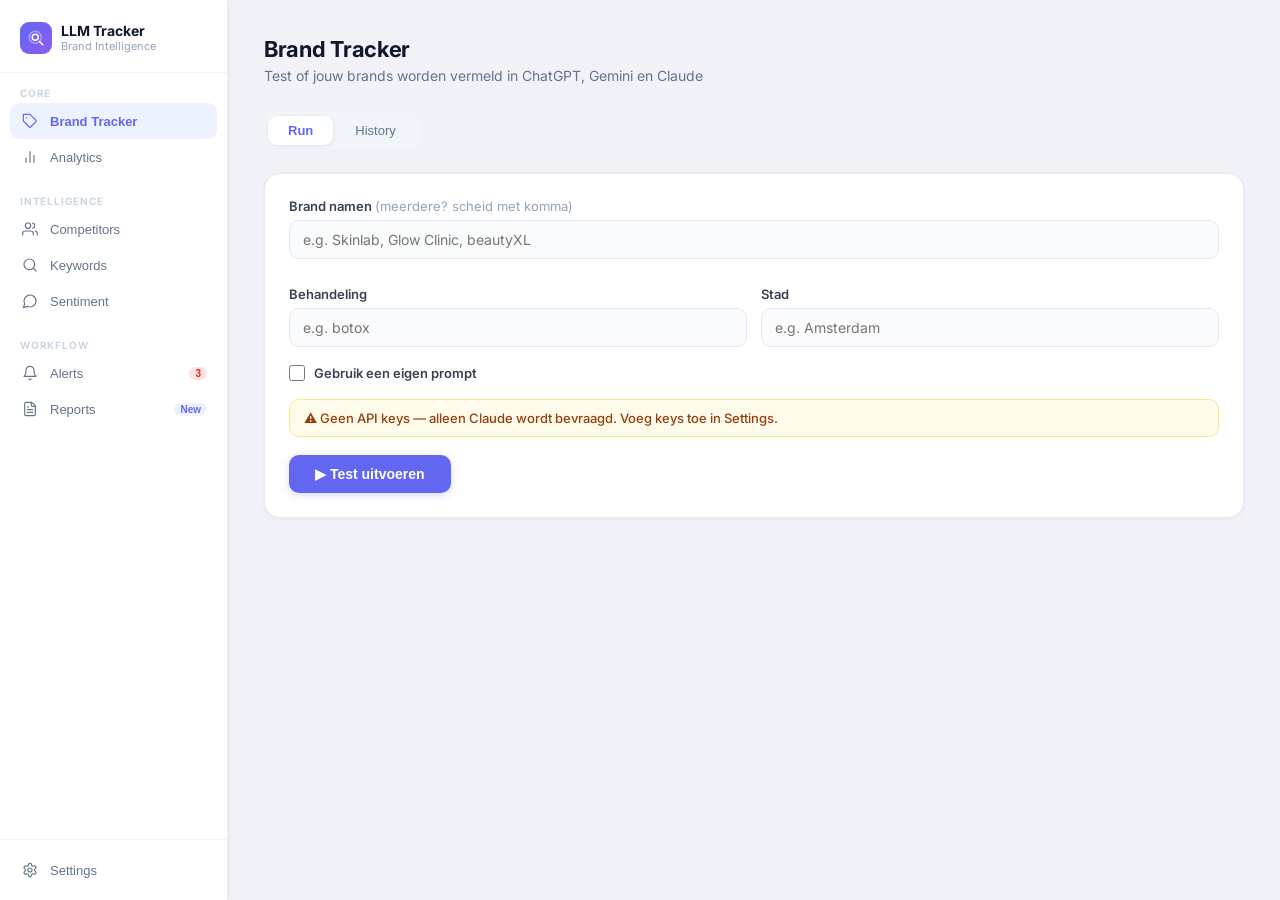
==== commit 233a5634: "replace emoji icons with clean SVG stroke icons in sidebar Co-Authored-By: Claude Sonnet 4.6 <norepl" ====
--- a/index.html
+++ b/index.html
@@ -46,7 +46,8 @@
   }
   .nav-item:hover { background: #f8fafc; color: #374151; }
   .nav-item.active { background: #eef2ff; color: #6366f1; font-weight: 600; }
-  .nav-icon { font-size: 15px; width: 20px; text-align: center; flex-shrink: 0; }
+  .nav-icon { width: 20px; height: 20px; flex-shrink: 0; display: flex; align-items: center; justify-content: center; }
+  .nav-icon svg { width: 16px; height: 16px; stroke: currentColor; fill: none; stroke-width: 1.75; stroke-linecap: round; stroke-linejoin: round; transition: stroke 0.12s; }
   .nav-badge {
     margin-left: auto; background: #fee2e2; color: #dc2626;
     font-size: 10px; font-weight: 700; padding: 1px 6px; border-radius: 99px;
@@ -294,7 +295,7 @@
 <nav class="sidebar">
   <div class="sidebar-logo">
     <div class="logo-mark">
-      <div class="logo-icon">🔍</div>
+      <div class="logo-icon"><svg viewBox="0 0 24 24" width="18" height="18" fill="none" stroke="white" stroke-width="2" stroke-linecap="round" stroke-linejoin="round"><circle cx="11" cy="11" r="4"/><circle cx="11" cy="11" r="8" stroke-opacity=".4"/><path d="m21 21-4.35-4.35"/></svg></div>
       <div>
         <div class="logo-text">LLM Tracker</div>
         <div class="logo-sub">Brand Intelligence</div>
@@ -306,34 +307,34 @@
     <div class="nav-section">
       <div class="nav-label">Core</div>
       <button class="nav-item active" onclick="switchModule('brand-tracker')">
-        <span class="nav-icon">🏷️</span> Brand Tracker
+        <span class="nav-icon"><svg viewBox="0 0 24 24"><path d="M20.59 13.41l-7.17 7.17a2 2 0 0 1-2.83 0L2 12V2h10l8.59 8.59a2 2 0 0 1 0 2.82z"/><circle cx="7" cy="7" r="1" fill="currentColor" stroke="none"/></svg></span> Brand Tracker
       </button>
       <button class="nav-item" onclick="switchModule('analytics')">
-        <span class="nav-icon">📈</span> Analytics
+        <span class="nav-icon"><svg viewBox="0 0 24 24"><line x1="18" y1="20" x2="18" y2="10"/><line x1="12" y1="20" x2="12" y2="4"/><line x1="6" y1="20" x2="6" y2="14"/></svg></span> Analytics
       </button>
     </div>
 
     <div class="nav-section">
       <div class="nav-label">Intelligence</div>
       <button class="nav-item" onclick="switchModule('competitors')">
-        <span class="nav-icon">⚔️</span> Competitors
+        <span class="nav-icon"><svg viewBox="0 0 24 24"><path d="M17 21v-2a4 4 0 0 0-4-4H5a4 4 0 0 0-4 4v2"/><circle cx="9" cy="7" r="4"/><path d="M23 21v-2a4 4 0 0 0-3-3.87"/><path d="M16 3.13a4 4 0 0 1 0 7.75"/></svg></span> Competitors
       </button>
       <button class="nav-item" onclick="switchModule('keywords')">
-        <span class="nav-icon">🔑</span> Keywords
+        <span class="nav-icon"><svg viewBox="0 0 24 24"><circle cx="11" cy="11" r="8"/><path d="m21 21-4.35-4.35"/></svg></span> Keywords
       </button>
       <button class="nav-item" onclick="switchModule('sentiment')">
-        <span class="nav-icon">💬</span> Sentiment
+        <span class="nav-icon"><svg viewBox="0 0 24 24"><path d="M7.9 20A9 9 0 1 0 4 16.1L2 22z"/></svg></span> Sentiment
       </button>
     </div>
 
     <div class="nav-section">
       <div class="nav-label">Workflow</div>
       <button class="nav-item" onclick="switchModule('alerts')">
-        <span class="nav-icon">🔔</span> Alerts
+        <span class="nav-icon"><svg viewBox="0 0 24 24"><path d="M6 8a6 6 0 0 1 12 0c0 7 3 9 3 9H3s3-2 3-9"/><path d="M10.3 21a1.94 1.94 0 0 0 3.4 0"/></svg></span> Alerts
         <span class="nav-badge">3</span>
       </button>
       <button class="nav-item" onclick="switchModule('reports')">
-        <span class="nav-icon">📄</span> Reports
+        <span class="nav-icon"><svg viewBox="0 0 24 24"><path d="M15 2H6a2 2 0 0 0-2 2v16a2 2 0 0 0 2 2h12a2 2 0 0 0 2-2V7Z"/><path d="M14 2v4a2 2 0 0 0 2 2h4"/><path d="M10 9H8"/><path d="M16 13H8"/><path d="M16 17H8"/></svg></span> Reports
         <span class="nav-badge-blue">New</span>
       </button>
     </div>
@@ -341,7 +342,7 @@
 
   <div class="sidebar-footer">
     <button class="nav-item" onclick="switchModule('settings')">
-      <span class="nav-icon">⚙️</span> Settings
+      <span class="nav-icon"><svg viewBox="0 0 24 24"><path d="M12.22 2h-.44a2 2 0 0 0-2 2v.18a2 2 0 0 1-1 1.73l-.43.25a2 2 0 0 1-2 0l-.15-.08a2 2 0 0 0-2.73.73l-.22.38a2 2 0 0 0 .73 2.73l.15.1a2 2 0 0 1 1 1.72v.51a2 2 0 0 1-1 1.74l-.15.09a2 2 0 0 0-.73 2.73l.22.38a2 2 0 0 0 2.73.73l.15-.08a2 2 0 0 1 2 0l.43.25a2 2 0 0 1 1 1.73V20a2 2 0 0 0 2 2h.44a2 2 0 0 0 2-2v-.18a2 2 0 0 1 1-1.73l.43-.25a2 2 0 0 1 2 0l.15.08a2 2 0 0 0 2.73-.73l.22-.39a2 2 0 0 0-.73-2.73l-.15-.08a2 2 0 0 1-1-1.74v-.5a2 2 0 0 1 1-1.74l.15-.09a2 2 0 0 0 .73-2.73l-.22-.38a2 2 0 0 0-2.73-.73l-.15.08a2 2 0 0 1-2 0l-.43-.25a2 2 0 0 1-1-1.73V4a2 2 0 0 0-2-2z"/><circle cx="12" cy="12" r="3"/></svg></span> Settings
     </button>
   </div>
 </nav>
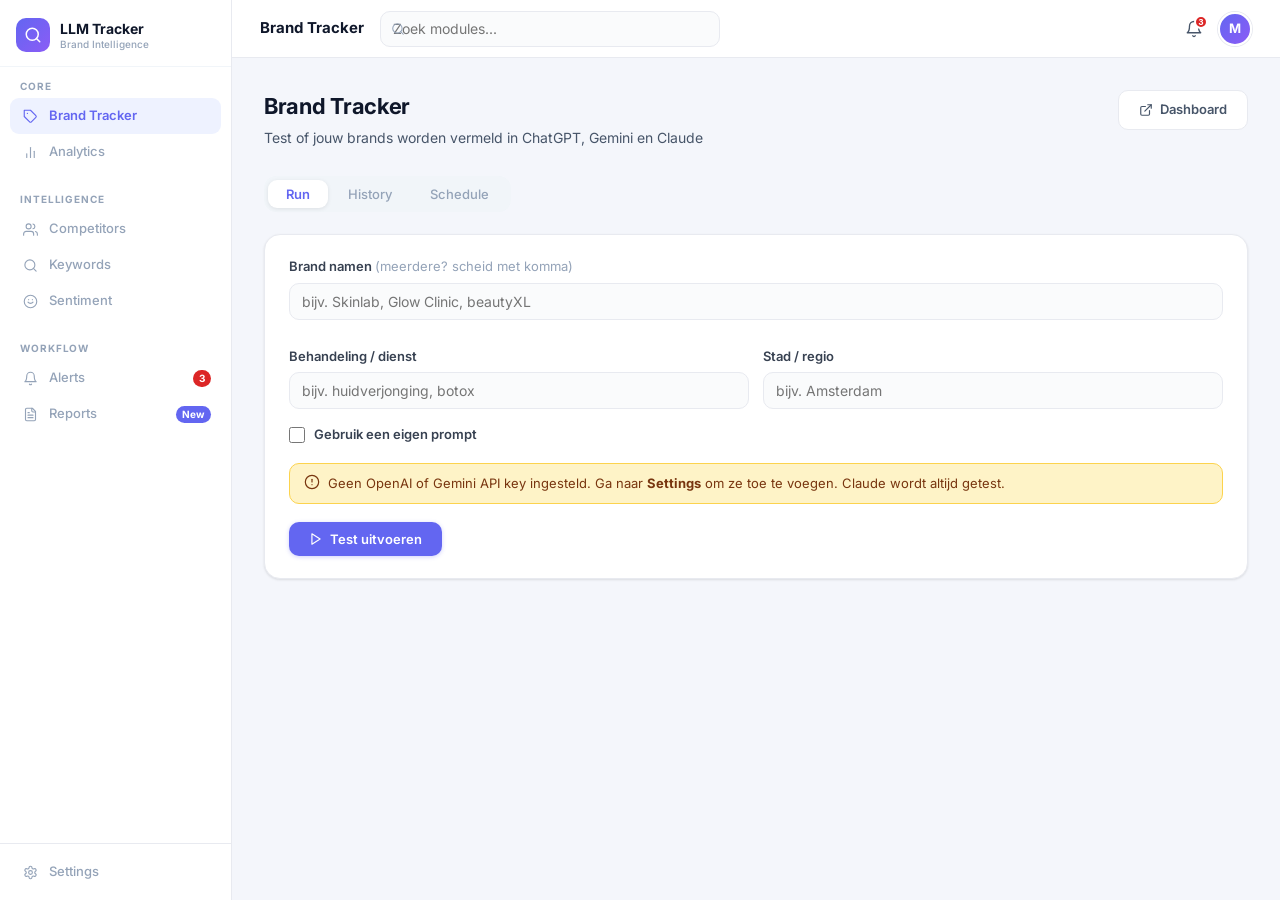
==== commit 31793a69: "refactor into multi-file architecture with topbar and expanded modules - Extract all styles into css" ====
--- a/index.html
+++ b/index.html
@@ -1,301 +1,22 @@
 <!DOCTYPE html>
 <html lang="nl">
 <head>
-<meta charset="UTF-8">
-<meta name="viewport" content="width=device-width, initial-scale=1.0">
-<title>LLM Brand Mention Tracker</title>
-<style>
-  @import url('https://fonts.googleapis.com/css2?family=Inter:wght@400;500;600;700&display=swap');
-  * { box-sizing: border-box; margin: 0; padding: 0; }
-  body { font-family: 'Inter', system-ui, sans-serif; background: #f0f2f8; color: #0f172a; min-height: 100vh; display: flex; }
-
-  /* ── Sidebar ── */
-  .sidebar {
-    width: 228px; min-height: 100vh; background: white;
-    border-right: 1px solid #e8eaf0; display: flex; flex-direction: column;
-    position: fixed; top: 0; left: 0; bottom: 0; z-index: 10;
-    box-shadow: 1px 0 8px rgba(0,0,0,0.04);
-  }
-  .sidebar-logo {
-    padding: 22px 20px 18px;
-    border-bottom: 1px solid #f1f5f9;
-  }
-  .sidebar-logo .logo-mark {
-    display: flex; align-items: center; gap: 9px;
-  }
-  .logo-icon {
-    width: 32px; height: 32px; background: linear-gradient(135deg,#6366f1,#8b5cf6);
-    border-radius: 9px; display: flex; align-items: center; justify-content: center;
-    font-size: 15px; flex-shrink: 0;
-  }
-  .logo-text { font-size: 14px; font-weight: 700; color: #0f172a; line-height: 1.2; }
-  .logo-sub { font-size: 11px; color: #94a3b8; font-weight: 400; }
-
-  .sidebar-nav { flex: 1; padding: 14px 10px; overflow-y: auto; }
-  .nav-section { margin-bottom: 20px; }
-  .nav-label {
-    font-size: 10px; font-weight: 700; color: #cbd5e1; text-transform: uppercase;
-    letter-spacing: 0.08em; padding: 0 10px; margin-bottom: 4px;
-  }
-  .nav-item {
-    display: flex; align-items: center; gap: 10px;
-    padding: 8px 10px; border-radius: 9px; cursor: pointer;
-    font-size: 13px; font-weight: 500; color: #64748b;
-    transition: background 0.12s, color 0.12s; user-select: none;
-    border: none; background: none; width: 100%; text-align: left;
-  }
-  .nav-item:hover { background: #f8fafc; color: #374151; }
-  .nav-item.active { background: #eef2ff; color: #6366f1; font-weight: 600; }
-  .nav-icon { width: 20px; height: 20px; flex-shrink: 0; display: flex; align-items: center; justify-content: center; }
-  .nav-icon svg { width: 16px; height: 16px; stroke: currentColor; fill: none; stroke-width: 1.75; stroke-linecap: round; stroke-linejoin: round; transition: stroke 0.12s; }
-  .nav-badge {
-    margin-left: auto; background: #fee2e2; color: #dc2626;
-    font-size: 10px; font-weight: 700; padding: 1px 6px; border-radius: 99px;
-  }
-  .nav-badge-blue {
-    margin-left: auto; background: #eef2ff; color: #6366f1;
-    font-size: 10px; font-weight: 700; padding: 1px 6px; border-radius: 99px;
-  }
-
-  .sidebar-footer {
-    padding: 12px 10px; border-top: 1px solid #f1f5f9;
-  }
-
-  /* ── Main ── */
-  .main { margin-left: 228px; flex: 1; min-height: 100vh; padding: 36px 36px 60px; }
-
-  /* ── Module pages ── */
-  .module-page { display: none; }
-  .module-page.active { display: block; }
-
-  .page-header { margin-bottom: 28px; }
-  .page-header h1 { font-size: 22px; font-weight: 700; letter-spacing: -0.3px; color: #0f172a; }
-  .page-header p { font-size: 14px; color: #64748b; margin-top: 5px; }
-
-  /* ── Cards ── */
-  .card { background: white; border-radius: 16px; border: 1px solid #e8eaf0; box-shadow: 0 1px 4px rgba(0,0,0,0.05); padding: 24px; }
-  .card + .card { margin-top: 16px; }
-
-  /* ── Stat grid ── */
-  .stat-grid { display: grid; grid-template-columns: repeat(4,1fr); gap: 14px; margin-bottom: 20px; }
-  .stat-card {
-    background: white; border: 1px solid #e8eaf0; border-radius: 14px;
-    padding: 18px 20px; box-shadow: 0 1px 4px rgba(0,0,0,0.04);
-  }
-  .stat-label { font-size: 11px; font-weight: 700; color: #94a3b8; text-transform: uppercase; letter-spacing: 0.06em; margin-bottom: 8px; }
-  .stat-value { font-size: 26px; font-weight: 700; color: #0f172a; letter-spacing: -0.5px; }
-  .stat-delta { font-size: 12px; margin-top: 4px; font-weight: 500; }
-  .delta-up { color: #15803d; }
-  .delta-down { color: #dc2626; }
-
-  /* ── Mini chart bars ── */
-  .bar-chart { display: flex; align-items: flex-end; gap: 4px; height: 40px; margin-top: 10px; }
-  .bar { flex: 1; background: #eef2ff; border-radius: 4px 4px 0 0; transition: background 0.15s; }
-  .bar:hover { background: #6366f1; }
-  .bar.hi { background: #c7d2fe; }
-
-  /* ── Tables ── */
-  .data-table { width: 100%; border-collapse: collapse; font-size: 13px; }
-  .data-table th {
-    padding: 10px 14px; text-align: left; color: #94a3b8;
-    font-size: 11px; font-weight: 700; letter-spacing: 0.05em; text-transform: uppercase;
-    border-bottom: 1.5px solid #e8eaf0; background: #f8fafc;
-  }
-  .data-table td { padding: 11px 14px; border-bottom: 1px solid #f1f5f9; font-weight: 500; color: #374151; }
-  .data-table tr:last-child td { border-bottom: none; }
-  .data-table tr:hover td { background: #fafbff; }
-  .table-card { border: 1.5px solid #e8eaf0; border-radius: 14px; overflow: hidden; margin-bottom: 20px; }
-
-  /* ── Progress bars ── */
-  .prog-row { margin-bottom: 14px; }
-  .prog-label { display: flex; justify-content: space-between; font-size: 13px; font-weight: 600; color: #374151; margin-bottom: 6px; }
-  .prog-track { height: 8px; background: #f1f5f9; border-radius: 99px; overflow: hidden; }
-  .prog-fill { height: 100%; border-radius: 99px; background: linear-gradient(90deg,#6366f1,#8b5cf6); }
-
-  /* ── Grid 2 ── */
-  .grid2 { display: grid; grid-template-columns: 1fr 1fr; gap: 16px; margin-bottom: 20px; }
-  .grid3 { display: grid; grid-template-columns: 1fr 1fr 1fr; gap: 16px; margin-bottom: 20px; }
-
-  /* ── Badges ── */
-  .badge { padding: 3px 10px; border-radius: 99px; font-size: 12px; font-weight: 600; }
-  .badge-green { background: #dcfce7; color: #15803d; }
-  .badge-red { background: #fee2e2; color: #dc2626; }
-  .badge-gray { background: #f1f5f9; color: #94a3b8; }
-  .badge-blue { background: #eef2ff; color: #6366f1; }
-  .badge-yellow { background: #fef9c3; color: #854d0e; }
-
-  /* ── Alert items ── */
-  .alert-item {
-    display: flex; align-items: flex-start; gap: 14px;
-    padding: 14px 0; border-bottom: 1px solid #f1f5f9;
-  }
-  .alert-item:last-child { border-bottom: none; }
-  .alert-dot { width: 8px; height: 8px; border-radius: 50%; margin-top: 4px; flex-shrink: 0; }
-  .alert-dot-red { background: #ef4444; }
-  .alert-dot-yellow { background: #f59e0b; }
-  .alert-dot-green { background: #22c55e; }
-  .alert-title { font-size: 13px; font-weight: 600; color: #1e293b; }
-  .alert-meta { font-size: 12px; color: #94a3b8; margin-top: 2px; }
-
-  /* ── Section title ── */
-  .section-title { font-size: 13px; font-weight: 700; color: #374151; margin-bottom: 14px; text-transform: uppercase; letter-spacing: 0.05em; }
-  .card-title { font-size: 15px; font-weight: 700; color: #0f172a; margin-bottom: 4px; }
-  .card-sub { font-size: 13px; color: #64748b; margin-bottom: 18px; }
-
-  /* ── Tabs (brand tracker) ── */
-  .tabs { display: flex; gap: 2px; margin-bottom: 24px; background: #f1f5f9; border-radius: 12px; padding: 4px; width: fit-content; }
-  .tab {
-    padding: 7px 20px; border: none; background: none; cursor: pointer;
-    font-size: 13px; font-weight: 500; color: #64748b; border-radius: 9px;
-    transition: background 0.15s, color 0.15s;
-  }
-  .tab.active { background: white; color: #6366f1; font-weight: 600; box-shadow: 0 1px 4px rgba(0,0,0,0.08); }
-  .tab:not(.active):hover { color: #374151; background: rgba(255,255,255,0.5); }
-  .panel { display: none; }
-  .panel.active { display: block; }
-
-  /* ── Form ── */
-  label { font-size: 13px; font-weight: 600; color: #374151; display: block; margin-bottom: 6px; }
-  label span { font-weight: 400; color: #94a3b8; }
-  input, textarea {
-    width: 100%; padding: 10px 13px; border: 1.5px solid #e2e8f0;
-    border-radius: 10px; font-size: 14px; font-family: inherit;
-    background: #fafbfc; color: #0f172a;
-    transition: border-color 0.15s, box-shadow 0.15s; outline: none;
-  }
-  input:focus, textarea:focus {
-    border-color: #6366f1; background: white; box-shadow: 0 0 0 3px rgba(99,102,241,0.1);
-  }
-  input[type=password] { letter-spacing: 3px; }
-  textarea { min-height: 80px; resize: vertical; }
-  .form-grid2 { display: grid; grid-template-columns: 1fr 1fr; gap: 14px; }
-  .field { margin-bottom: 18px; }
-
-  /* ── Tags ── */
-  .tags { display: flex; gap: 6px; flex-wrap: wrap; margin-top: 9px; }
-  .tag { background: #eef2ff; color: #6366f1; padding: 3px 11px; border-radius: 99px; font-size: 12px; font-weight: 600; }
-
-  /* ── Buttons ── */
-  .btn {
-    display: inline-flex; align-items: center; gap: 7px;
-    background: #6366f1; color: white; border: none;
-    border-radius: 10px; padding: 11px 26px; font-size: 14px; font-weight: 600;
-    cursor: pointer; transition: background 0.15s, box-shadow 0.15s, transform 0.1s;
-    box-shadow: 0 2px 8px rgba(99,102,241,0.25);
-  }
-  .btn:hover:not(:disabled) { background: #4f46e5; box-shadow: 0 4px 14px rgba(99,102,241,0.35); transform: translateY(-1px); }
-  .btn:active:not(:disabled) { transform: translateY(0); }
-  .btn:disabled { background: #c7d2fe; cursor: not-allowed; box-shadow: none; }
-  .btn-ghost {
-    display: inline-flex; align-items: center; gap: 6px;
-    background: white; border: 1.5px solid #e2e8f0; color: #374151;
-    border-radius: 10px; padding: 9px 18px; font-size: 13px; font-weight: 600;
-    cursor: pointer; transition: border-color 0.15s, box-shadow 0.15s;
-  }
-  .btn-ghost:hover { border-color: #c7d2fe; box-shadow: 0 2px 8px rgba(99,102,241,0.1); }
-  .btn-danger {
-    display: inline-flex; align-items: center; gap: 6px;
-    background: none; border: 1.5px solid #fecaca; color: #ef4444;
-    border-radius: 10px; padding: 7px 16px; font-size: 13px; font-weight: 600;
-    cursor: pointer; margin-top: 12px; transition: background 0.15s;
-  }
-  .btn-danger:hover { background: #fff5f5; }
-
-  /* ── Alerts/warnings ── */
-  .warning {
-    display: flex; align-items: center; gap: 8px; font-size: 13px; color: #92400e;
-    background: #fffbeb; border: 1px solid #fde68a; border-radius: 10px;
-    padding: 10px 14px; margin-bottom: 18px; font-weight: 500;
-  }
-  .error {
-    display: flex; align-items: center; gap: 8px;
-    color: #b91c1c; background: #fef2f2; border: 1px solid #fecaca;
-    border-radius: 10px; padding: 10px 14px; font-size: 13px; margin-bottom: 16px; font-weight: 500;
-  }
-
-  /* ── Prompt list ── */
-  .prompt-list { background: #f8fafc; border: 1.5px solid #e8eaf0; border-radius: 12px; padding: 14px 16px; margin-bottom: 20px; }
-  .prompt-list p { font-size: 11px; font-weight: 700; color: #94a3b8; letter-spacing: 0.06em; text-transform: uppercase; margin-bottom: 10px; }
-  .prompt-list li { font-size: 13px; color: #475569; margin: 5px 0; list-style: none; line-height: 1.5; }
-  .prompt-list li::before { content: "›  "; color: #a5b4fc; font-weight: 700; }
-
-  /* ── Summary table ── */
-  .summary-table { width: 100%; border-collapse: collapse; font-size: 13px; margin-bottom: 24px; border-radius: 12px; overflow: hidden; border: 1.5px solid #e8eaf0; }
-  .summary-table th { padding: 11px 16px; text-align: left; color: #94a3b8; background: #f8fafc; font-size: 11px; font-weight: 700; letter-spacing: 0.05em; text-transform: uppercase; border-bottom: 1.5px solid #e8eaf0; }
-  .summary-table th:not(:first-child) { text-align: center; }
-  .summary-table td { padding: 11px 16px; border-bottom: 1px solid #f1f5f9; font-weight: 600; }
-  .summary-table td:not(:first-child) { text-align: center; }
-  .summary-table tr:last-child td { border-bottom: none; }
-  .green { color: #15803d; }
-  .red { color: #dc2626; }
-
-  /* ── Prompt blocks ── */
-  .prompt-block { border: 1.5px solid #e8eaf0; border-radius: 14px; margin-bottom: 14px; overflow: hidden; }
-  .prompt-header { background: #f8fafc; padding: 11px 18px; border-bottom: 1px solid #e8eaf0; font-size: 13px; font-weight: 600; color: #475569; }
-  .llm-response { padding: 14px 18px; border-bottom: 1px solid #f1f5f9; }
-  .llm-response:last-child { border-bottom: none; }
-  .llm-row { display: flex; justify-content: space-between; align-items: center; margin-bottom: 8px; }
-  .llm-name { font-size: 13px; font-weight: 700; color: #1e293b; }
-  .badge-green2 { background: #dcfce7; color: #15803d; font-weight: 600; }
-  .badge-red2 { background: #fee2e2; color: #dc2626; }
-  .response-text { font-size: 13px; color: #475569; line-height: 1.7; white-space: pre-wrap; }
-  mark { background: #fef08a; border-radius: 3px; padding: 0 2px; font-weight: 700; color: #713f12; }
-
-  /* ── History ── */
-  .history-card { border: 1.5px solid #e8eaf0; border-radius: 14px; padding: 18px; margin-bottom: 14px; background: white; transition: box-shadow 0.15s; }
-  .history-card:hover { box-shadow: 0 2px 12px rgba(0,0,0,0.06); }
-  .history-meta { font-size: 12px; color: #94a3b8; margin-top: 6px; }
-  .history-table { width: 100%; border-collapse: collapse; font-size: 12px; margin-top: 14px; }
-  .history-table th { text-align: left; color: #94a3b8; font-weight: 700; padding: 4px 0; font-size: 11px; text-transform: uppercase; letter-spacing: 0.04em; }
-  .history-table th:not(:first-child) { text-align: center; }
-  .history-table td { padding: 4px 0; font-weight: 600; }
-  .history-table td:not(:first-child) { text-align: center; }
-
-  /* ── Misc ── */
-  .hint { font-size: 12px; color: #94a3b8; margin-top: 10px; }
-  .checkbox-row { display: flex; align-items: center; gap: 9px; font-size: 13px; font-weight: 600; color: #374151; cursor: pointer; margin-bottom: 8px; }
-  .checkbox-row input[type=checkbox] { width: 16px; height: 16px; accent-color: #6366f1; cursor: pointer; }
-  .settings-description { font-size: 14px; color: #64748b; margin-bottom: 22px; line-height: 1.6; }
-  .settings-section-label { font-size: 11px; font-weight: 700; color: #94a3b8; text-transform: uppercase; letter-spacing: 0.06em; margin-bottom: 16px; }
-
-  /* ── Toggle switch ── */
-  .toggle-row { display: flex; justify-content: space-between; align-items: center; padding: 12px 0; border-bottom: 1px solid #f1f5f9; }
-  .toggle-row:last-child { border-bottom: none; }
-  .toggle-label { font-size: 13px; font-weight: 600; color: #374151; }
-  .toggle-sub { font-size: 12px; color: #94a3b8; margin-top: 2px; }
-  .toggle { position: relative; width: 36px; height: 20px; flex-shrink: 0; }
-  .toggle input { opacity: 0; width: 0; height: 0; }
-  .toggle-slider {
-    position: absolute; inset: 0; background: #e2e8f0; border-radius: 99px; cursor: pointer; transition: background 0.2s;
-  }
-  .toggle-slider::before {
-    content: ""; position: absolute; left: 2px; top: 2px;
-    width: 16px; height: 16px; background: white; border-radius: 50%;
-    transition: transform 0.2s; box-shadow: 0 1px 3px rgba(0,0,0,0.2);
-  }
-  .toggle input:checked + .toggle-slider { background: #6366f1; }
-  .toggle input:checked + .toggle-slider::before { transform: translateX(16px); }
-
-  /* ── Keyword chip ── */
-  .keyword-chip {
-    display: inline-flex; align-items: center; gap: 6px;
-    background: #f8fafc; border: 1.5px solid #e2e8f0; border-radius: 10px;
-    padding: 7px 13px; font-size: 13px; font-weight: 500; color: #374151;
-    margin: 4px;
-  }
-  .chip-count { background: #eef2ff; color: #6366f1; font-size: 11px; font-weight: 700; padding: 1px 7px; border-radius: 99px; }
-
-  /* ── Trend line (fake SVG) ── */
-  .sparkline { display: flex; align-items: center; }
-</style>
+  <meta charset="UTF-8" />
+  <meta name="viewport" content="width=device-width, initial-scale=1.0" />
+  <title>LLM Brand Mention Tracker</title>
+  <link rel="stylesheet" href="css/app.css" />
 </head>
 <body>
 
-<!-- ════════════════════════════ SIDEBAR ════════════════════════════ -->
+<!-- ── Sidebar ── -->
 <nav class="sidebar">
   <div class="sidebar-logo">
     <div class="logo-mark">
-      <div class="logo-icon"><svg viewBox="0 0 24 24" width="18" height="18" fill="none" stroke="white" stroke-width="2" stroke-linecap="round" stroke-linejoin="round"><circle cx="11" cy="11" r="4"/><circle cx="11" cy="11" r="8" stroke-opacity=".4"/><path d="m21 21-4.35-4.35"/></svg></div>
+      <div class="logo-icon">
+        <svg viewBox="0 0 24 24" width="18" height="18" fill="none" stroke="#fff" stroke-width="2" stroke-linecap="round" stroke-linejoin="round">
+          <circle cx="11" cy="11" r="8"/><path d="m21 21-4.35-4.35"/>
+        </svg>
+      </div>
       <div>
         <div class="logo-text">LLM Tracker</div>
         <div class="logo-sub">Brand Intelligence</div>
@@ -304,889 +25,196 @@
   </div>
 
   <div class="sidebar-nav">
+
+    <!-- Core -->
     <div class="nav-section">
-      <div class="nav-label">Core</div>
-      <button class="nav-item active" onclick="switchModule('brand-tracker')">
-        <span class="nav-icon"><svg viewBox="0 0 24 24"><path d="M20.59 13.41l-7.17 7.17a2 2 0 0 1-2.83 0L2 12V2h10l8.59 8.59a2 2 0 0 1 0 2.82z"/><circle cx="7" cy="7" r="1" fill="currentColor" stroke="none"/></svg></span> Brand Tracker
-      </button>
-      <button class="nav-item" onclick="switchModule('analytics')">
-        <span class="nav-icon"><svg viewBox="0 0 24 24"><line x1="18" y1="20" x2="18" y2="10"/><line x1="12" y1="20" x2="12" y2="4"/><line x1="6" y1="20" x2="6" y2="14"/></svg></span> Analytics
-      </button>
-    </div>
-
+      <span class="nav-label">Core</span>
+      <div class="nav-item active" data-module="brand-tracker" onclick="App.navigate(this.dataset.module)">
+        <span class="nav-icon">
+          <svg viewBox="0 0 24 24" width="15" height="15" fill="none" stroke="currentColor" stroke-width="1.8" stroke-linecap="round" stroke-linejoin="round">
+            <path d="M20.59 13.41l-7.17 7.17a2 2 0 0 1-2.83 0L2 12V2h10l8.59 8.59a2 2 0 0 1 0 2.82z"/>
+            <circle cx="7" cy="7" r="1" fill="currentColor" stroke="none"/>
+          </svg>
+        </span>
+        Brand Tracker
+      </div>
+      <div class="nav-item" data-module="analytics" onclick="App.navigate(this.dataset.module)">
+        <span class="nav-icon">
+          <svg viewBox="0 0 24 24" width="15" height="15" fill="none" stroke="currentColor" stroke-width="1.8" stroke-linecap="round" stroke-linejoin="round">
+            <line x1="18" y1="20" x2="18" y2="10"/>
+            <line x1="12" y1="20" x2="12" y2="4"/>
+            <line x1="6" y1="20" x2="6" y2="14"/>
+          </svg>
+        </span>
+        Analytics
+      </div>
+    </div>
+
+    <!-- Intelligence -->
     <div class="nav-section">
-      <div class="nav-label">Intelligence</div>
-      <button class="nav-item" onclick="switchModule('competitors')">
-        <span class="nav-icon"><svg viewBox="0 0 24 24"><path d="M17 21v-2a4 4 0 0 0-4-4H5a4 4 0 0 0-4 4v2"/><circle cx="9" cy="7" r="4"/><path d="M23 21v-2a4 4 0 0 0-3-3.87"/><path d="M16 3.13a4 4 0 0 1 0 7.75"/></svg></span> Competitors
-      </button>
-      <button class="nav-item" onclick="switchModule('keywords')">
-        <span class="nav-icon"><svg viewBox="0 0 24 24"><circle cx="11" cy="11" r="8"/><path d="m21 21-4.35-4.35"/></svg></span> Keywords
-      </button>
-      <button class="nav-item" onclick="switchModule('sentiment')">
-        <span class="nav-icon"><svg viewBox="0 0 24 24"><path d="M7.9 20A9 9 0 1 0 4 16.1L2 22z"/></svg></span> Sentiment
-      </button>
-    </div>
-
+      <span class="nav-label">Intelligence</span>
+      <div class="nav-item" data-module="competitors" onclick="App.navigate(this.dataset.module)">
+        <span class="nav-icon">
+          <svg viewBox="0 0 24 24" width="15" height="15" fill="none" stroke="currentColor" stroke-width="1.8" stroke-linecap="round" stroke-linejoin="round">
+            <path d="M17 21v-2a4 4 0 0 0-4-4H5a4 4 0 0 0-4 4v2"/>
+            <circle cx="9" cy="7" r="4"/>
+            <path d="M23 21v-2a4 4 0 0 0-3-3.87"/>
+            <path d="M16 3.13a4 4 0 0 1 0 7.75"/>
+          </svg>
+        </span>
+        Competitors
+      </div>
+      <div class="nav-item" data-module="keywords" onclick="App.navigate(this.dataset.module)">
+        <span class="nav-icon">
+          <svg viewBox="0 0 24 24" width="15" height="15" fill="none" stroke="currentColor" stroke-width="1.8" stroke-linecap="round" stroke-linejoin="round">
+            <circle cx="11" cy="11" r="8"/>
+            <path d="m21 21-4.35-4.35"/>
+          </svg>
+        </span>
+        Keywords
+      </div>
+      <div class="nav-item" data-module="sentiment" onclick="App.navigate(this.dataset.module)">
+        <span class="nav-icon">
+          <svg viewBox="0 0 24 24" width="15" height="15" fill="none" stroke="currentColor" stroke-width="1.8" stroke-linecap="round" stroke-linejoin="round">
+            <circle cx="12" cy="12" r="10"/>
+            <path d="M8 13s1.5 2 4 2 4-2 4-2"/>
+            <line x1="9" y1="9" x2="9.01" y2="9"/>
+            <line x1="15" y1="9" x2="15.01" y2="9"/>
+          </svg>
+        </span>
+        Sentiment
+      </div>
+    </div>
+
+    <!-- Workflow -->
     <div class="nav-section">
-      <div class="nav-label">Workflow</div>
-      <button class="nav-item" onclick="switchModule('alerts')">
-        <span class="nav-icon"><svg viewBox="0 0 24 24"><path d="M6 8a6 6 0 0 1 12 0c0 7 3 9 3 9H3s3-2 3-9"/><path d="M10.3 21a1.94 1.94 0 0 0 3.4 0"/></svg></span> Alerts
-        <span class="nav-badge">3</span>
-      </button>
-      <button class="nav-item" onclick="switchModule('reports')">
-        <span class="nav-icon"><svg viewBox="0 0 24 24"><path d="M15 2H6a2 2 0 0 0-2 2v16a2 2 0 0 0 2 2h12a2 2 0 0 0 2-2V7Z"/><path d="M14 2v4a2 2 0 0 0 2 2h4"/><path d="M10 9H8"/><path d="M16 13H8"/><path d="M16 17H8"/></svg></span> Reports
+      <span class="nav-label">Workflow</span>
+      <div class="nav-item" data-module="alerts" onclick="App.navigate(this.dataset.module)">
+        <span class="nav-icon">
+          <svg viewBox="0 0 24 24" width="15" height="15" fill="none" stroke="currentColor" stroke-width="1.8" stroke-linecap="round" stroke-linejoin="round">
+            <path d="M6 8a6 6 0 0 1 12 0c0 7 3 9 3 9H3s3-2 3-9"/>
+            <path d="M10.3 21a1.94 1.94 0 0 0 3.4 0"/>
+          </svg>
+        </span>
+        Alerts
+        <span class="nav-badge" id="sidebar-alerts-badge">3</span>
+      </div>
+      <div class="nav-item" data-module="reports" onclick="App.navigate(this.dataset.module)">
+        <span class="nav-icon">
+          <svg viewBox="0 0 24 24" width="15" height="15" fill="none" stroke="currentColor" stroke-width="1.8" stroke-linecap="round" stroke-linejoin="round">
+            <path d="M15 2H6a2 2 0 0 0-2 2v16a2 2 0 0 0 2 2h12a2 2 0 0 0 2-2V7Z"/>
+            <path d="M14 2v4a2 2 0 0 0 2 2h4"/>
+            <path d="M10 9H8"/>
+            <path d="M16 13H8"/>
+            <path d="M16 17H8"/>
+          </svg>
+        </span>
+        Reports
         <span class="nav-badge-blue">New</span>
-      </button>
-    </div>
-  </div>
+      </div>
+    </div>
+
+  </div><!-- /.sidebar-nav -->
 
   <div class="sidebar-footer">
-    <button class="nav-item" onclick="switchModule('settings')">
-      <span class="nav-icon"><svg viewBox="0 0 24 24"><path d="M12.22 2h-.44a2 2 0 0 0-2 2v.18a2 2 0 0 1-1 1.73l-.43.25a2 2 0 0 1-2 0l-.15-.08a2 2 0 0 0-2.73.73l-.22.38a2 2 0 0 0 .73 2.73l.15.1a2 2 0 0 1 1 1.72v.51a2 2 0 0 1-1 1.74l-.15.09a2 2 0 0 0-.73 2.73l.22.38a2 2 0 0 0 2.73.73l.15-.08a2 2 0 0 1 2 0l.43.25a2 2 0 0 1 1 1.73V20a2 2 0 0 0 2 2h.44a2 2 0 0 0 2-2v-.18a2 2 0 0 1 1-1.73l.43-.25a2 2 0 0 1 2 0l.15.08a2 2 0 0 0 2.73-.73l.22-.39a2 2 0 0 0-.73-2.73l-.15-.08a2 2 0 0 1-1-1.74v-.5a2 2 0 0 1 1-1.74l.15-.09a2 2 0 0 0 .73-2.73l-.22-.38a2 2 0 0 0-2.73-.73l-.15.08a2 2 0 0 1-2 0l-.43-.25a2 2 0 0 1-1-1.73V4a2 2 0 0 0-2-2z"/><circle cx="12" cy="12" r="3"/></svg></span> Settings
-    </button>
+    <div class="nav-item" data-module="settings" onclick="App.navigate(this.dataset.module)">
+      <span class="nav-icon">
+        <svg viewBox="0 0 24 24" width="15" height="15" fill="none" stroke="currentColor" stroke-width="1.8" stroke-linecap="round" stroke-linejoin="round">
+          <path d="M12.22 2h-.44a2 2 0 0 0-2 2v.18a2 2 0 0 1-1 1.73l-.43.25a2 2 0 0 1-2 0l-.15-.08a2 2 0 0 0-2.73.73l-.22.38a2 2 0 0 0 .73 2.73l.15.1a2 2 0 0 1 1 1.72v.51a2 2 0 0 1-1 1.74l-.15.09a2 2 0 0 0-.73 2.73l.22.38a2 2 0 0 0 2.73.73l.15-.08a2 2 0 0 1 2 0l.43.25a2 2 0 0 1 1 1.73V20a2 2 0 0 0 2 2h.44a2 2 0 0 0 2-2v-.18a2 2 0 0 1 1-1.73l.43-.25a2 2 0 0 1 2 0l.15.08a2 2 0 0 0 2.73-.73l.22-.39a2 2 0 0 0-.73-2.73l-.15-.08a2 2 0 0 1-1-1.74v-.5a2 2 0 0 1 1-1.74l.15-.09a2 2 0 0 0 .73-2.73l-.22-.38a2 2 0 0 0-2.73-.73l-.15.08a2 2 0 0 1-2 0l-.43-.25a2 2 0 0 1-1-1.73V4a2 2 0 0 0-2-2z"/>
+          <circle cx="12" cy="12" r="3"/>
+        </svg>
+      </span>
+      Settings
+    </div>
   </div>
 </nav>
 
-<!-- ════════════════════════════ MAIN ════════════════════════════ -->
-<main class="main">
-
-  <!-- ── BRAND TRACKER ── -->
-  <div id="module-brand-tracker" class="module-page active">
-    <div class="page-header">
-      <h1>Brand Tracker</h1>
-      <p>Test of jouw brands worden vermeld in ChatGPT, Gemini en Claude</p>
-    </div>
-
-    <div class="tabs">
-      <button class="tab active" onclick="switchTab('run')">Run</button>
-      <button class="tab" onclick="switchTab('history')">History</button>
-    </div>
-
-    <div id="panel-run" class="panel active">
-      <div class="card">
-        <div class="field">
-          <label>Brand namen <span>(meerdere? scheid met komma)</span></label>
-          <input type="text" id="brands" placeholder="e.g. Skinlab, Glow Clinic, beautyXL" oninput="updateTags()">
-          <div class="tags" id="tags"></div>
+<!-- ── App right ── -->
+<div class="app-right">
+
+  <!-- Topbar -->
+  <header class="topbar">
+    <span id="topbar-title" class="topbar-title">Brand Tracker</span>
+
+    <div class="topbar-search-wrap">
+      <span class="topbar-search-icon">
+        <svg viewBox="0 0 24 24" width="14" height="14" fill="none" stroke="currentColor" stroke-width="1.8" stroke-linecap="round" stroke-linejoin="round">
+          <circle cx="11" cy="11" r="8"/><path d="m21 21-4.35-4.35"/>
+        </svg>
+      </span>
+      <input type="text" id="topbar-search" class="topbar-search" placeholder="Zoek modules..." autocomplete="off" />
+      <div class="search-dropdown" id="search-dropdown"></div>
+    </div>
+
+    <div class="topbar-spacer"></div>
+
+    <div class="topbar-actions">
+      <!-- Notification button -->
+      <button class="topbar-icon-btn" id="notif-btn" title="Alerts">
+        <svg viewBox="0 0 24 24" width="18" height="18" fill="none" stroke="currentColor" stroke-width="1.8" stroke-linecap="round" stroke-linejoin="round">
+          <path d="M6 8a6 6 0 0 1 12 0c0 7 3 9 3 9H3s3-2 3-9"/>
+          <path d="M10.3 21a1.94 1.94 0 0 0 3.4 0"/>
+        </svg>
+        <span class="topbar-notif-badge" id="notif-badge">3</span>
+      </button>
+
+      <!-- Avatar -->
+      <div class="topbar-avatar-wrap">
+        <div class="topbar-avatar" id="topbar-avatar" title="Account">M</div>
+        <div class="avatar-dropdown" id="avatar-dropdown">
+          <div class="avatar-profile">
+            <div class="avatar-name">Morten Muijsers</div>
+            <div class="avatar-email">morten@example.com</div>
+          </div>
+          <div class="avatar-menu-item" data-avatar-action="settings">
+            <svg viewBox="0 0 24 24" width="14" height="14" fill="none" stroke="currentColor" stroke-width="1.8" stroke-linecap="round" stroke-linejoin="round">
+              <path d="M12.22 2h-.44a2 2 0 0 0-2 2v.18a2 2 0 0 1-1 1.73l-.43.25a2 2 0 0 1-2 0l-.15-.08a2 2 0 0 0-2.73.73l-.22.38a2 2 0 0 0 .73 2.73l.15.1a2 2 0 0 1 1 1.72v.51a2 2 0 0 1-1 1.74l-.15.09a2 2 0 0 0-.73 2.73l.22.38a2 2 0 0 0 2.73.73l.15-.08a2 2 0 0 1 2 0l.43.25a2 2 0 0 1 1 1.73V20a2 2 0 0 0 2 2h.44a2 2 0 0 0 2-2v-.18a2 2 0 0 1 1-1.73l.43-.25a2 2 0 0 1 2 0l.15.08a2 2 0 0 0 2.73-.73l.22-.39a2 2 0 0 0-.73-2.73l-.15-.08a2 2 0 0 1-1-1.74v-.5a2 2 0 0 1 1-1.74l.15-.09a2 2 0 0 0 .73-2.73l-.22-.38a2 2 0 0 0-2.73-.73l-.15.08a2 2 0 0 1-2 0l-.43-.25a2 2 0 0 1-1-1.73V4a2 2 0 0 0-2-2z"/>
+              <circle cx="12" cy="12" r="3"/>
+            </svg>
+            Instellingen
+          </div>
+          <div class="avatar-menu-item" data-avatar-action="dashboard">
+            <svg viewBox="0 0 24 24" width="14" height="14" fill="none" stroke="currentColor" stroke-width="1.8" stroke-linecap="round" stroke-linejoin="round">
+              <path d="M18 13v6a2 2 0 0 1-2 2H5a2 2 0 0 1-2-2V8a2 2 0 0 1 2-2h6"/>
+              <polyline points="15 3 21 3 21 9"/>
+              <line x1="10" y1="14" x2="21" y2="3"/>
+            </svg>
+            Dashboard
+          </div>
+          <div class="avatar-menu-divider"></div>
+          <div class="avatar-menu-item danger">
+            <svg viewBox="0 0 24 24" width="14" height="14" fill="none" stroke="currentColor" stroke-width="1.8" stroke-linecap="round" stroke-linejoin="round">
+              <path d="M9 21H5a2 2 0 0 1-2-2V5a2 2 0 0 1 2-2h4"/>
+              <polyline points="16 17 21 12 16 7"/>
+              <line x1="21" y1="12" x2="9" y2="12"/>
+            </svg>
+            Uitloggen
+          </div>
         </div>
-        <div class="form-grid2">
-          <div class="field">
-            <label>Behandeling</label>
-            <input type="text" id="treatment" placeholder="e.g. botox" oninput="updatePrompts()">
-          </div>
-          <div class="field">
-            <label>Stad</label>
-            <input type="text" id="city" placeholder="e.g. Amsterdam" oninput="updatePrompts()">
-          </div>
-        </div>
-
-        <div class="field">
-          <label class="checkbox-row">
-            <input type="checkbox" id="useCustom" onchange="toggleCustom()"> Gebruik een eigen prompt
-          </label>
-          <textarea id="customPrompt" placeholder="Typ hier je eigen prompt..." style="display:none"></textarea>
-        </div>
-
-        <div class="prompt-list" id="promptPreview" style="display:none">
-          <p id="promptCount"></p>
-          <ul id="promptList"></ul>
-        </div>
-
-        <div class="error" id="error" style="display:none">⚠ <span id="errorMsg"></span></div>
-        <div class="warning" id="noKeyWarning">⚠ Geen API keys — alleen Claude wordt bevraagd. Voeg keys toe in Settings.</div>
-
-        <button class="btn" id="runBtn" onclick="runTest()">▶ Test uitvoeren</button>
-      </div>
-      <div id="results" style="margin-top:24px;display:none"></div>
-    </div>
-
-    <div id="panel-history" class="panel">
-      <div id="historyContent"></div>
-    </div>
-  </div>
-
-  <!-- ── ANALYTICS ── -->
-  <div id="module-analytics" class="module-page">
-    <div class="page-header">
-      <h1>Analytics</h1>
-      <p>Trends en statistieken over brand mentions in de afgelopen 30 dagen</p>
-    </div>
-
-    <div class="stat-grid">
-      <div class="stat-card">
-        <div class="stat-label">Totaal mentions</div>
-        <div class="stat-value">347</div>
-        <div class="stat-delta delta-up">↑ 18% vs vorige maand</div>
-      </div>
-      <div class="stat-card">
-        <div class="stat-label">Gemiddeld %</div>
-        <div class="stat-value">62%</div>
-        <div class="stat-delta delta-up">↑ 5 pp</div>
-      </div>
-      <div class="stat-card">
-        <div class="stat-label">Beste LLM</div>
-        <div class="stat-value" style="font-size:18px">Claude</div>
-        <div class="stat-delta" style="color:#64748b">78% mention rate</div>
-      </div>
-      <div class="stat-card">
-        <div class="stat-label">Runs deze maand</div>
-        <div class="stat-value">24</div>
-        <div class="stat-delta delta-down">↓ 2 vs vorige maand</div>
-      </div>
-    </div>
-
-    <div class="grid2">
-      <div class="card">
-        <div class="card-title">Mention rate per LLM</div>
-        <div class="card-sub">Gemiddeld over alle brands en prompts</div>
-        <div class="prog-row">
-          <div class="prog-label"><span>Claude</span><span>78%</span></div>
-          <div class="prog-track"><div class="prog-fill" style="width:78%"></div></div>
-        </div>
-        <div class="prog-row">
-          <div class="prog-label"><span>ChatGPT</span><span>61%</span></div>
-          <div class="prog-track"><div class="prog-fill" style="width:61%;background:linear-gradient(90deg,#22c55e,#16a34a)"></div></div>
-        </div>
-        <div class="prog-row">
-          <div class="prog-label"><span>Gemini</span><span>47%</span></div>
-          <div class="prog-track"><div class="prog-fill" style="width:47%;background:linear-gradient(90deg,#f59e0b,#d97706)"></div></div>
-        </div>
-      </div>
-
-      <div class="card">
-        <div class="card-title">Mentions over tijd</div>
-        <div class="card-sub">Afgelopen 12 weken</div>
-        <div class="bar-chart">
-          <div class="bar" style="height:35%"></div>
-          <div class="bar" style="height:48%"></div>
-          <div class="bar" style="height:42%"></div>
-          <div class="bar hi" style="height:60%"></div>
-          <div class="bar" style="height:55%"></div>
-          <div class="bar" style="height:50%"></div>
-          <div class="bar hi" style="height:72%"></div>
-          <div class="bar" style="height:65%"></div>
-          <div class="bar" style="height:70%"></div>
-          <div class="bar hi" style="height:85%"></div>
-          <div class="bar" style="height:78%"></div>
-          <div class="bar" style="height:90%"></div>
-        </div>
-        <div style="display:flex;justify-content:space-between;font-size:11px;color:#94a3b8;margin-top:6px">
-          <span>Jan</span><span>Feb</span><span>Mrt</span>
-        </div>
-      </div>
-    </div>
-
-    <div class="table-card">
-      <table class="data-table">
-        <thead><tr>
-          <th>Brand</th><th>Claude</th><th>ChatGPT</th><th>Gemini</th><th>Gem. score</th><th>Trend</th>
-        </tr></thead>
-        <tbody>
-          <tr><td><strong>Skinlab</strong></td><td class="green">11/14</td><td class="green">8/14</td><td>6/14</td><td><span class="badge badge-green">78%</span></td><td class="green">↑ +12%</td></tr>
-          <tr><td><strong>Glow Clinic</strong></td><td class="green">9/14</td><td>5/14</td><td class="green">7/14</td><td><span class="badge badge-blue">60%</span></td><td class="green">↑ +4%</td></tr>
-          <tr><td><strong>beautyXL</strong></td><td>4/14</td><td>3/14</td><td>2/14</td><td><span class="badge badge-red">21%</span></td><td class="red">↓ −8%</td></tr>
-        </tbody>
-      </table>
-    </div>
-  </div>
-
-  <!-- ── COMPETITORS ── -->
-  <div id="module-competitors" class="module-page">
-    <div class="page-header">
-      <h1>Competitors</h1>
-      <p>Vergelijk jouw brand mentions met die van concurrenten</p>
-    </div>
-
-    <div class="stat-grid">
-      <div class="stat-card">
-        <div class="stat-label">Gevolgde concurrenten</div>
-        <div class="stat-value">6</div>
-      </div>
-      <div class="stat-card">
-        <div class="stat-label">Jouw rank</div>
-        <div class="stat-value">#2</div>
-        <div class="stat-delta delta-up">↑ 1 positie</div>
-      </div>
-      <div class="stat-card">
-        <div class="stat-label">Top concurrent</div>
-        <div class="stat-value" style="font-size:16px">Kliniek XYZ</div>
-        <div class="stat-delta" style="color:#64748b">82% rate</div>
-      </div>
-      <div class="stat-card">
-        <div class="stat-label">Gap to #1</div>
-        <div class="stat-value">−4%</div>
-        <div class="stat-delta delta-up">Verkleind met 2pp</div>
-      </div>
-    </div>
-
-    <div class="table-card">
-      <table class="data-table">
-        <thead><tr><th>Concurrent</th><th>Claude</th><th>ChatGPT</th><th>Gemini</th><th>Totaal score</th><th>Status</th></tr></thead>
-        <tbody>
-          <tr><td><strong>Kliniek XYZ</strong></td><td>13/14</td><td>12/14</td><td>10/14</td><td><span class="badge badge-red">82%</span></td><td><span class="badge badge-yellow">Marktleider</span></td></tr>
-          <tr><td><strong>Skinlab ⭐</strong></td><td class="green">11/14</td><td class="green">8/14</td><td>6/14</td><td><span class="badge badge-blue">78%</span></td><td><span class="badge badge-green">Jij</span></td></tr>
-          <tr><td><strong>Beauté Studio</strong></td><td>8/14</td><td>7/14</td><td>6/14</td><td><span class="badge badge-gray">60%</span></td><td>–</td></tr>
-          <tr><td><strong>LaserPoint</strong></td><td>6/14</td><td>5/14</td><td>4/14</td><td><span class="badge badge-gray">45%</span></td><td>–</td></tr>
-          <tr><td><strong>GlowMed</strong></td><td>4/14</td><td>3/14</td><td>2/14</td><td><span class="badge badge-gray">31%</span></td><td>–</td></tr>
-          <tr><td><strong>DermaCure</strong></td><td>2/14</td><td>1/14</td><td>1/14</td><td><span class="badge badge-gray">10%</span></td><td>–</td></tr>
-        </tbody>
-      </table>
-    </div>
-
-    <div class="card">
-      <div class="card-title">Concurrentie per LLM</div>
-      <div class="card-sub">Mention share verdeeld over ChatGPT, Claude en Gemini</div>
-      <div class="grid3" style="margin-top:16px">
-        <div>
-          <div style="font-size:12px;font-weight:700;color:#64748b;margin-bottom:10px">Claude</div>
-          <div class="prog-row"><div class="prog-label"><span>Kliniek XYZ</span><span>93%</span></div><div class="prog-track"><div class="prog-fill" style="width:93%;background:linear-gradient(90deg,#ef4444,#dc2626)"></div></div></div>
-          <div class="prog-row"><div class="prog-label"><span>Skinlab</span><span>79%</span></div><div class="prog-track"><div class="prog-fill" style="width:79%"></div></div></div>
-          <div class="prog-row"><div class="prog-label"><span>Beauté Studio</span><span>57%</span></div><div class="prog-track"><div class="prog-fill" style="width:57%;background:linear-gradient(90deg,#94a3b8,#64748b)"></div></div></div>
-        </div>
-        <div>
-          <div style="font-size:12px;font-weight:700;color:#64748b;margin-bottom:10px">ChatGPT</div>
-          <div class="prog-row"><div class="prog-label"><span>Kliniek XYZ</span><span>86%</span></div><div class="prog-track"><div class="prog-fill" style="width:86%;background:linear-gradient(90deg,#ef4444,#dc2626)"></div></div></div>
-          <div class="prog-row"><div class="prog-label"><span>Skinlab</span><span>57%</span></div><div class="prog-track"><div class="prog-fill" style="width:57%"></div></div></div>
-          <div class="prog-row"><div class="prog-label"><span>Beauté Studio</span><span>50%</span></div><div class="prog-track"><div class="prog-fill" style="width:50%;background:linear-gradient(90deg,#94a3b8,#64748b)"></div></div></div>
-        </div>
-        <div>
-          <div style="font-size:12px;font-weight:700;color:#64748b;margin-bottom:10px">Gemini</div>
-          <div class="prog-row"><div class="prog-label"><span>Kliniek XYZ</span><span>71%</span></div><div class="prog-track"><div class="prog-fill" style="width:71%;background:linear-gradient(90deg,#ef4444,#dc2626)"></div></div></div>
-          <div class="prog-row"><div class="prog-label"><span>Skinlab</span><span>43%</span></div><div class="prog-track"><div class="prog-fill" style="width:43%"></div></div></div>
-          <div class="prog-row"><div class="prog-label"><span>Beauté Studio</span><span>43%</span></div><div class="prog-track"><div class="prog-fill" style="width:43%;background:linear-gradient(90deg,#94a3b8,#64748b)"></div></div></div>
-        </div>
-      </div>
-    </div>
-  </div>
-
-  <!-- ── KEYWORDS ── -->
-  <div id="module-keywords" class="module-page">
-    <div class="page-header">
-      <h1>Keywords</h1>
-      <p>Welke zoekopdrachten leveren de meeste mentions op?</p>
-    </div>
-
-    <div class="grid2">
-      <div class="card">
-        <div class="card-title">Top keywords</div>
-        <div class="card-sub">Gebaseerd op mention rate over alle runs</div>
-        <div style="margin-top:4px">
-          <span class="keyword-chip">botox amsterdam <span class="chip-count">94%</span></span>
-          <span class="keyword-chip">filler amsterdam <span class="chip-count">87%</span></span>
-          <span class="keyword-chip">beste kliniek amsterdam <span class="chip-count">81%</span></span>
-          <span class="keyword-chip">botox behandeling <span class="chip-count">74%</span></span>
-          <span class="keyword-chip">lip filler <span class="chip-count">68%</span></span>
-          <span class="keyword-chip">huidverbetering <span class="chip-count">62%</span></span>
-          <span class="keyword-chip">anti-aging kliniek <span class="chip-count">55%</span></span>
-          <span class="keyword-chip">laser behandeling <span class="chip-count">48%</span></span>
-          <span class="keyword-chip">microneedling amsterdam <span class="chip-count">41%</span></span>
-          <span class="keyword-chip">skin clinic <span class="chip-count">37%</span></span>
-        </div>
-      </div>
-
-      <div class="card">
-        <div class="card-title">Onderpresterende keywords</div>
-        <div class="card-sub">Lage mention rate — kans op verbetering</div>
-        <div style="margin-top:4px">
-          <span class="keyword-chip" style="border-color:#fecaca;background:#fff5f5">skincare routine <span class="chip-count" style="background:#fee2e2;color:#dc2626">12%</span></span>
-          <span class="keyword-chip" style="border-color:#fecaca;background:#fff5f5">cosmetische kliniek <span class="chip-count" style="background:#fee2e2;color:#dc2626">18%</span></span>
-          <span class="keyword-chip" style="border-color:#fecaca;background:#fff5f5">gezichtsbehandeling <span class="chip-count" style="background:#fee2e2;color:#dc2626">21%</span></span>
-          <span class="keyword-chip" style="border-color:#fecaca;background:#fff5f5">huidkliniek rotterdam <span class="chip-count" style="background:#fee2e2;color:#dc2626">9%</span></span>
-          <span class="keyword-chip" style="border-color:#fecaca;background:#fff5f5">peeling behandeling <span class="chip-count" style="background:#fee2e2;color:#dc2626">14%</span></span>
-        </div>
-      </div>
-    </div>
-
-    <div class="table-card">
-      <table class="data-table">
-        <thead><tr><th>Keyword</th><th>Taal</th><th>Claude</th><th>ChatGPT</th><th>Gemini</th><th>Gem. rate</th></tr></thead>
-        <tbody>
-          <tr><td>botox amsterdam</td><td><span class="badge badge-gray">NL</span></td><td class="green">94%</td><td class="green">91%</td><td class="green">88%</td><td><span class="badge badge-green">91%</span></td></tr>
-          <tr><td>beste botox amsterdam</td><td><span class="badge badge-gray">NL</span></td><td class="green">87%</td><td class="green">82%</td><td>74%</td><td><span class="badge badge-green">81%</span></td></tr>
-          <tr><td>best botox amsterdam</td><td><span class="badge badge-blue">EN</span></td><td class="green">80%</td><td class="green">78%</td><td>65%</td><td><span class="badge badge-blue">74%</span></td></tr>
-          <tr><td>botox kliniek amsterdam</td><td><span class="badge badge-gray">NL</span></td><td>71%</td><td>68%</td><td>55%</td><td><span class="badge badge-yellow">65%</span></td></tr>
-          <tr><td>Where to get botox Amsterdam</td><td><span class="badge badge-blue">EN</span></td><td>60%</td><td>57%</td><td>42%</td><td><span class="badge badge-yellow">53%</span></td></tr>
-          <tr><td>cosmetische kliniek amsterdam</td><td><span class="badge badge-gray">NL</span></td><td>22%</td><td class="red">18%</td><td class="red">14%</td><td><span class="badge badge-red">18%</span></td></tr>
-        </tbody>
-      </table>
-    </div>
-  </div>
-
-  <!-- ── SENTIMENT ── -->
-  <div id="module-sentiment" class="module-page">
-    <div class="page-header">
-      <h1>Sentiment</h1>
-      <p>Hoe worden jouw brands omschreven in LLM-antwoorden?</p>
-    </div>
-
-    <div class="stat-grid">
-      <div class="stat-card">
-        <div class="stat-label">Positief</div>
-        <div class="stat-value" style="color:#15803d">73%</div>
-        <div class="stat-delta delta-up">↑ 6% vs vorige maand</div>
-      </div>
-      <div class="stat-card">
-        <div class="stat-label">Neutraal</div>
-        <div class="stat-value" style="color:#d97706">19%</div>
-        <div class="stat-delta" style="color:#64748b">Stabiel</div>
-      </div>
-      <div class="stat-card">
-        <div class="stat-label">Negatief</div>
-        <div class="stat-value" style="color:#dc2626">8%</div>
-        <div class="stat-delta delta-up">↓ 3% verbeterd</div>
-      </div>
-      <div class="stat-card">
-        <div class="stat-label">Sentiment score</div>
-        <div class="stat-value">8.2</div>
-        <div class="stat-delta delta-up">↑ 0.4</div>
-      </div>
-    </div>
-
-    <div class="grid2">
-      <div class="card">
-        <div class="card-title">Veelgebruikte positieve termen</div>
-        <div class="card-sub">Woorden die LLMs gebruiken bij jouw brand</div>
-        <div style="margin-top:12px">
-          <span class="keyword-chip" style="background:#f0fdf4;border-color:#bbf7d0;color:#15803d">professioneel <span class="chip-count" style="background:#dcfce7;color:#15803d">34×</span></span>
-          <span class="keyword-chip" style="background:#f0fdf4;border-color:#bbf7d0;color:#15803d">betrouwbaar <span class="chip-count" style="background:#dcfce7;color:#15803d">28×</span></span>
-          <span class="keyword-chip" style="background:#f0fdf4;border-color:#bbf7d0;color:#15803d">ervaren <span class="chip-count" style="background:#dcfce7;color:#15803d">22×</span></span>
-          <span class="keyword-chip" style="background:#f0fdf4;border-color:#bbf7d0;color:#15803d">gerenommeerd <span class="chip-count" style="background:#dcfce7;color:#15803d">17×</span></span>
-          <span class="keyword-chip" style="background:#f0fdf4;border-color:#bbf7d0;color:#15803d">aanbevolen <span class="chip-count" style="background:#dcfce7;color:#15803d">14×</span></span>
-          <span class="keyword-chip" style="background:#f0fdf4;border-color:#bbf7d0;color:#15803d">specialist <span class="chip-count" style="background:#dcfce7;color:#15803d">11×</span></span>
-        </div>
-      </div>
-
-      <div class="card">
-        <div class="card-title">Sentiment per LLM</div>
-        <div class="card-sub">Hoe positief beschrijft elke AI jouw brand?</div>
-        <div style="margin-top:16px">
-          <div class="prog-row">
-            <div class="prog-label"><span>Claude</span><span>81%</span></div>
-            <div class="prog-track"><div class="prog-fill" style="width:81%"></div></div>
-          </div>
-          <div class="prog-row">
-            <div class="prog-label"><span>ChatGPT</span><span>74%</span></div>
-            <div class="prog-track"><div class="prog-fill" style="width:74%;background:linear-gradient(90deg,#22c55e,#16a34a)"></div></div>
-          </div>
-          <div class="prog-row">
-            <div class="prog-label"><span>Gemini</span><span>64%</span></div>
-            <div class="prog-track"><div class="prog-fill" style="width:64%;background:linear-gradient(90deg,#f59e0b,#d97706)"></div></div>
-          </div>
-        </div>
-      </div>
-    </div>
-
-    <div class="card">
-      <div class="card-title">Recente citaten</div>
-      <div class="card-sub">Hoe LLMs jouw brand beschrijven in antwoorden</div>
-      <div style="margin-top:16px">
-        <div class="alert-item">
-          <div class="alert-dot alert-dot-green"></div>
-          <div>
-            <div class="alert-title">"Skinlab staat bekend als een van de meest professionele klinieken in Amsterdam voor botoxbehandelingen."</div>
-            <div class="alert-meta">Claude · botox amsterdam · 2 dagen geleden</div>
-          </div>
-        </div>
-        <div class="alert-item">
-          <div class="alert-dot alert-dot-green"></div>
-          <div>
-            <div class="alert-title">"For botox in Amsterdam, Skinlab is frequently recommended for its experienced staff and natural results."</div>
-            <div class="alert-meta">ChatGPT · best botox Amsterdam · 3 dagen geleden</div>
-          </div>
-        </div>
-        <div class="alert-item">
-          <div class="alert-dot alert-dot-yellow"></div>
-          <div>
-            <div class="alert-title">"Er zijn meerdere goede opties in Amsterdam, waaronder Skinlab, al zijn er ook andere klinieken met vergelijkbare reputatie."</div>
-            <div class="alert-meta">Gemini · botox kliniek amsterdam · 5 dagen geleden</div>
-          </div>
-        </div>
-      </div>
-    </div>
-  </div>
-
-  <!-- ── ALERTS ── -->
-  <div id="module-alerts" class="module-page">
-    <div class="page-header">
-      <h1>Alerts</h1>
-      <p>Meldingen wanneer je mention rate verandert of drempels overschrijdt</p>
-    </div>
-
-    <div class="card" style="margin-bottom:16px">
-      <div style="display:flex;justify-content:space-between;align-items:center;margin-bottom:18px">
-        <div>
-          <div class="card-title">Actieve meldingen</div>
-          <div class="card-sub" style="margin-bottom:0">3 alerts vereisen je aandacht</div>
-        </div>
-        <button class="btn-ghost">+ Nieuwe alert</button>
-      </div>
-
-      <div class="alert-item">
-        <div class="alert-dot alert-dot-red"></div>
-        <div style="flex:1">
-          <div class="alert-title">beautyXL mention rate gedaald onder 25%</div>
-          <div class="alert-meta">Gemini · Vandaag 09:14 · Drempel: 30%</div>
-        </div>
-        <span class="badge badge-red">Kritiek</span>
-      </div>
-      <div class="alert-item">
-        <div class="alert-dot alert-dot-yellow"></div>
-        <div style="flex:1">
-          <div class="alert-title">Skinlab niet vermeld voor "cosmetische kliniek Amsterdam"</div>
-          <div class="alert-meta">ChatGPT · Gisteren 16:43</div>
-        </div>
-        <span class="badge badge-yellow">Let op</span>
-      </div>
-      <div class="alert-item">
-        <div class="alert-dot alert-dot-yellow"></div>
-        <div style="flex:1">
-          <div class="alert-title">Concurrent Kliniek XYZ overstijgt jouw score op Gemini</div>
-          <div class="alert-meta">Gemini · 2 dagen geleden</div>
-        </div>
-        <span class="badge badge-yellow">Let op</span>
-      </div>
-      <div class="alert-item">
-        <div class="alert-dot alert-dot-green"></div>
-        <div style="flex:1">
-          <div class="alert-title">Skinlab mention rate boven 75% op Claude</div>
-          <div class="alert-meta">Claude · 3 dagen geleden</div>
-        </div>
-        <span class="badge badge-green">Goed</span>
-      </div>
-    </div>
-
-    <div class="card">
-      <div class="card-title">Alert regels</div>
-      <div class="card-sub">Stel drempels in voor automatische meldingen</div>
-      <div style="margin-top:16px">
-        <div class="toggle-row">
-          <div>
-            <div class="toggle-label">Mention rate daalt onder drempel</div>
-            <div class="toggle-sub">Melding bij &lt;30% voor elk brand</div>
-          </div>
-          <label class="toggle"><input type="checkbox" checked><span class="toggle-slider"></span></label>
-        </div>
-        <div class="toggle-row">
-          <div>
-            <div class="toggle-label">Concurrent overtreft jouw score</div>
-            <div class="toggle-sub">Vergelijk met gevolgde concurrenten</div>
-          </div>
-          <label class="toggle"><input type="checkbox" checked><span class="toggle-slider"></span></label>
-        </div>
-        <div class="toggle-row">
-          <div>
-            <div class="toggle-label">Nieuw keyword mist mention</div>
-            <div class="toggle-sub">Waarschuw bij 0% op een nieuw zoekwoord</div>
-          </div>
-          <label class="toggle"><input type="checkbox"><span class="toggle-slider"></span></label>
-        </div>
-        <div class="toggle-row">
-          <div>
-            <div class="toggle-label">Wekelijkse samenvattingse-mail</div>
-            <div class="toggle-sub">Elke maandag om 08:00</div>
-          </div>
-          <label class="toggle"><input type="checkbox" checked><span class="toggle-slider"></span></label>
-        </div>
-      </div>
-    </div>
-  </div>
-
-  <!-- ── REPORTS ── -->
-  <div id="module-reports" class="module-page">
-    <div class="page-header">
-      <h1>Reports</h1>
-      <p>Download en plan rapporten over brand mentions</p>
-    </div>
-
-    <div class="grid2">
-      <div class="card" style="border:2px solid #6366f1">
-        <div style="display:flex;justify-content:space-between;align-items:flex-start">
-          <div>
-            <div class="card-title">Maandrapport maart 2026</div>
-            <div class="card-sub">Volledig overzicht · 3 brands · 24 runs</div>
-          </div>
-          <span class="badge badge-blue">Nieuw</span>
-        </div>
-        <div style="margin:14px 0;padding:12px;background:#f8fafc;border-radius:10px;font-size:13px;color:#475569">
-          Periode: 1–24 mrt 2026 · Gem. score: 62% · Beste brand: Skinlab (78%)
-        </div>
-        <button class="btn" style="width:100%">↓ Download PDF</button>
-      </div>
-
-      <div class="card">
-        <div class="card-title">Maandrapport feb 2026</div>
-        <div class="card-sub">Volledig overzicht · 3 brands · 19 runs</div>
-        <div style="margin:14px 0;padding:12px;background:#f8fafc;border-radius:10px;font-size:13px;color:#475569">
-          Periode: 1–28 feb 2026 · Gem. score: 57% · Beste brand: Skinlab (71%)
-        </div>
-        <button class="btn-ghost" style="width:100%">↓ Download PDF</button>
-      </div>
-    </div>
-
-    <div class="card" style="margin-bottom:16px">
-      <div class="card-title">Gepland rapport</div>
-      <div class="card-sub">Automatisch gegenereerd aan het einde van elke maand</div>
-      <div style="margin-top:16px">
-        <div class="toggle-row">
-          <div>
-            <div class="toggle-label">Maandelijks rapport</div>
-            <div class="toggle-sub">Elke 1e van de maand automatisch aanmaken</div>
-          </div>
-          <label class="toggle"><input type="checkbox" checked><span class="toggle-slider"></span></label>
-        </div>
-        <div class="toggle-row">
-          <div>
-            <div class="toggle-label">Wekelijks snapshot</div>
-            <div class="toggle-sub">Elke vrijdag een beknopt overzicht</div>
-          </div>
-          <label class="toggle"><input type="checkbox"><span class="toggle-slider"></span></label>
-        </div>
-        <div class="toggle-row">
-          <div>
-            <div class="toggle-label">Inclusief concurrentieanalyse</div>
-            <div class="toggle-sub">Voeg competitor benchmarks toe aan rapporten</div>
-          </div>
-          <label class="toggle"><input type="checkbox" checked><span class="toggle-slider"></span></label>
-        </div>
-      </div>
-    </div>
-
-    <div class="table-card">
-      <table class="data-table">
-        <thead><tr><th>Rapport</th><th>Periode</th><th>Brands</th><th>Runs</th><th>Gem. score</th><th></th></tr></thead>
-        <tbody>
-          <tr><td><strong>Maart 2026</strong></td><td>1–24 mrt</td><td>3</td><td>24</td><td><span class="badge badge-green">62%</span></td><td><a style="color:#6366f1;font-size:13px;font-weight:600;cursor:pointer">Download</a></td></tr>
-          <tr><td><strong>Februari 2026</strong></td><td>1–28 feb</td><td>3</td><td>19</td><td><span class="badge badge-blue">57%</span></td><td><a style="color:#6366f1;font-size:13px;font-weight:600;cursor:pointer">Download</a></td></tr>
-          <tr><td><strong>Januari 2026</strong></td><td>1–31 jan</td><td>2</td><td>16</td><td><span class="badge badge-gray">51%</span></td><td><a style="color:#6366f1;font-size:13px;font-weight:600;cursor:pointer">Download</a></td></tr>
-          <tr><td><strong>December 2025</strong></td><td>1–31 dec</td><td>2</td><td>12</td><td><span class="badge badge-gray">48%</span></td><td><a style="color:#6366f1;font-size:13px;font-weight:600;cursor:pointer">Download</a></td></tr>
-        </tbody>
-      </table>
-    </div>
-  </div>
-
-  <!-- ── SETTINGS ── -->
-  <div id="module-settings" class="module-page">
-    <div class="page-header">
-      <h1>Settings</h1>
-      <p>Beheer API keys en voorkeuren</p>
-    </div>
-
-    <div class="card" style="margin-bottom:16px">
-      <p class="settings-description">Voeg je API keys toe om ChatGPT en Gemini te activeren. Keys worden lokaal opgeslagen in je browser.</p>
-      <p class="settings-section-label">API Keys</p>
-      <div class="field">
-        <label>OpenAI API Key (ChatGPT)</label>
-        <input type="password" id="openaiKey" placeholder="sk-..." oninput="saveSettings()">
-      </div>
-      <div class="field">
-        <label>Google Gemini API Key</label>
-        <input type="password" id="geminiKey" placeholder="AIza..." oninput="saveSettings()">
-      </div>
-      <p class="hint">OpenAI key via platform.openai.com · Gemini key via aistudio.google.com</p>
-    </div>
-
-    <div class="card">
-      <p class="settings-section-label">Voorkeuren</p>
-      <div class="toggle-row">
-        <div>
-          <div class="toggle-label">Automatisch herhalen</div>
-          <div class="toggle-sub">Voer elke week automatisch dezelfde test uit</div>
-        </div>
-        <label class="toggle"><input type="checkbox"><span class="toggle-slider"></span></label>
-      </div>
-      <div class="toggle-row">
-        <div>
-          <div class="toggle-label">Resultaten e-mailen</div>
-          <div class="toggle-sub">Stuur resultaten naar je e-mailadres</div>
-        </div>
-        <label class="toggle"><input type="checkbox"><span class="toggle-slider"></span></label>
-      </div>
-      <div class="toggle-row">
-        <div>
-          <div class="toggle-label">Web search inschakelen (Claude)</div>
-          <div class="toggle-sub">Geeft realtimeresultaten maar gebruikt meer tokens</div>
-        </div>
-        <label class="toggle"><input type="checkbox" checked><span class="toggle-slider"></span></label>
-      </div>
-    </div>
-  </div>
-
-</main>
-
-<script>
-const SETTINGS_KEY = "llm_tracker_settings";
-const HISTORY_KEY = "llm_tracker_history";
-
-let settings = { openaiKey: "", geminiKey: "" };
-let history = [];
-
-try { const s = localStorage.getItem(SETTINGS_KEY); if (s) settings = JSON.parse(s); } catch {}
-try { const h = localStorage.getItem(HISTORY_KEY); if (h) history = JSON.parse(h); } catch {}
-document.getElementById("openaiKey").value = settings.openaiKey || "";
-document.getElementById("geminiKey").value = settings.geminiKey || "";
-updateKeyWarning();
-renderHistory();
-
-// ── Module navigation ──
-function switchModule(name) {
-  document.querySelectorAll(".nav-item").forEach(el => el.classList.remove("active"));
-  document.querySelectorAll(".module-page").forEach(el => el.classList.remove("active"));
-  document.getElementById("module-" + name).classList.add("active");
-  // find and activate the matching nav item
-  document.querySelectorAll(".nav-item").forEach(el => {
-    if (el.getAttribute("onclick") === `switchModule('${name}')`) el.classList.add("active");
-  });
-}
-
-// ── Tab navigation (brand tracker) ──
-function switchTab(name) {
-  document.querySelectorAll(".tab").forEach((t, i) => t.classList.toggle("active", ["run","history"][i] === name));
-  document.querySelectorAll(".panel").forEach(p => p.classList.remove("active"));
-  document.getElementById("panel-" + name).classList.add("active");
-  if (name === "history") renderHistory();
-}
-
-function saveSettings() {
-  settings.openaiKey = document.getElementById("openaiKey").value.trim();
-  settings.geminiKey = document.getElementById("geminiKey").value.trim();
-  localStorage.setItem(SETTINGS_KEY, JSON.stringify(settings));
-  updateKeyWarning();
-}
-
-function updateKeyWarning() {
-  document.getElementById("noKeyWarning").style.display = (settings.openaiKey || settings.geminiKey) ? "none" : "flex";
-}
-
-function getBrands() {
-  return document.getElementById("brands").value.split(",").map(b => b.trim()).filter(Boolean);
-}
-
-function updateTags() {
-  const brands = getBrands();
-  document.getElementById("tags").innerHTML = brands.map(b => `<span class="tag">${b}</span>`).join("");
-}
-
-function toggleCustom() {
-  const on = document.getElementById("useCustom").checked;
-  document.getElementById("customPrompt").style.display = on ? "block" : "none";
-  document.getElementById("promptPreview").style.display = on ? "none" : (getPrompts().length ? "block" : "none");
-}
-
-function getPrompts() {
-  const t = document.getElementById("treatment").value.trim();
-  const c = document.getElementById("city").value.trim();
-  if (!t || !c) return [];
-  return [
-    `${t} ${c}`, `beste ${t} ${c}`, `${t} kliniek ${c}`, `goede ${t} ${c}`,
-    `${t} behandeling ${c}`, `best ${t} ${c}`, `${t} clinic ${c}`,
-    `Wat is de beste plek voor ${t} in ${c}?`, `Waar kan ik ${t} laten doen in ${c}?`,
-    `Kun je een kliniek aanbevelen voor ${t} in ${c}?`, `Where should I go for ${t} in ${c}?`,
-    `Best place for ${t} in ${c}?`, `Ik wil ${t} laten doen in ${c}, waar moet ik zijn?`,
-    `Welke salon in ${c} is het beste voor ${t}?`,
-  ];
-}
-
-function updatePrompts() {
-  if (document.getElementById("useCustom").checked) return;
-  const prompts = getPrompts();
-  const preview = document.getElementById("promptPreview");
-  if (!prompts.length) { preview.style.display = "none"; return; }
-  preview.style.display = "block";
-  document.getElementById("promptCount").textContent = `TE TESTEN PROMPTS (${prompts.length})`;
-  document.getElementById("promptList").innerHTML = prompts.map(p => `<li>${p}</li>`).join("");
-}
-
-function showError(msg) {
-  const el = document.getElementById("error");
-  document.getElementById("errorMsg").textContent = msg;
-  el.style.display = msg ? "flex" : "none";
-}
-
-async function queryAnthropic(prompt) {
-  const res = await fetch("https://llm-proxy.morten-ff3.workers.dev/", {
-    method: "POST", headers: { "Content-Type": "application/json" },
-    body: JSON.stringify({
-      model: "claude-sonnet-4-20250514", max_tokens: 2000,
-      tools: [{ type: "web_search_20250305", name: "web_search" }],
-      messages: [{ role: "user", content: prompt }],
-    }),
-  });
-  const data = await res.json();
-  if (data.error) throw new Error(data.error.message);
-  return data.content.filter(b => b.type === "text").map(b => b.text).join("\n");
-}
-
-async function queryOpenAI(prompt) {
-  const res = await fetch("https://api.openai.com/v1/chat/completions", {
-    method: "POST",
-    headers: { "Content-Type": "application/json", "Authorization": `Bearer ${settings.openaiKey}` },
-    body: JSON.stringify({ model: "gpt-4o-mini", messages: [{ role: "user", content: prompt }], max_tokens: 1000 }),
-  });
-  const data = await res.json();
-  if (data.error) throw new Error(data.error.message);
-  return data.choices?.[0]?.message?.content || "";
-}
-
-async function queryGemini(prompt) {
-  const res = await fetch(
-    `https://generativelanguage.googleapis.com/v1beta/models/gemini-2.0-flash:generateContent?key=${settings.geminiKey}`,
-    { method: "POST", headers: { "Content-Type": "application/json" }, body: JSON.stringify({ contents: [{ parts: [{ text: prompt }] }] }) }
-  );
-  const data = await res.json();
-  if (data.error) throw new Error(data.error.message);
-  return data.candidates?.[0]?.content?.parts?.[0]?.text || "";
-}
-
-function checkMentions(text, brands) {
-  if (!text) return [];
-  return brands.filter(b => text.toLowerCase().includes(b.toLowerCase()));
-}
-
-function highlightBrands(text, brands) {
-  text = cleanMarkdown(text);
-  if (!brands.length || !text) return escapeHtml(text);
-  const escaped = brands.map(b => b.replace(/[.*+?^${}()|[\]\\]/g, '\\$&'));
-  return escapeHtml(text).replace(new RegExp(`(${escaped.map(b => escapeHtml(b)).join("|")})`, "gi"), "<mark>$1</mark>");
-}
-
-function cleanMarkdown(str) {
-  if (!str) return str;
-  return str
-    .replace(/#{1,6} /g, '')
-    .replace(/\*\*(.+?)\*\*/g, '$1')
-    .replace(/\*(.+?)\*/g, '$1')
-    .replace(/^\s*[-*+]\s+/gm, '• ')
-    .replace(/^\s*\d+\.\s+/gm, '')
-    .trim();
-}
-
-function escapeHtml(str) {
-  return str.replace(/&/g,"&amp;").replace(/</g,"&lt;").replace(/>/g,"&gt;");
-}
-
-async function runTest() {
-  const brands = getBrands();
-  const treatment = document.getElementById("treatment").value.trim();
-  const city = document.getElementById("city").value.trim();
-  const useCustom = document.getElementById("useCustom").checked;
-  const customPrompt = document.getElementById("customPrompt").value.trim();
-
-  if (!brands.length) { showError("Voer minimaal één brand in."); return; }
-  if (!treatment || !city) { showError("Voer behandeling en stad in."); return; }
-  showError("");
-
-  const prompts = useCustom && customPrompt ? [customPrompt] : getPrompts();
-  const btn = document.getElementById("runBtn");
-  btn.disabled = true;
-  btn.textContent = "Bezig met testen...";
-  document.getElementById("results").style.display = "none";
-
-  const llms = [
-    { name: "Claude", fn: queryAnthropic, enabled: true },
-    { name: "ChatGPT", fn: queryOpenAI, enabled: !!settings.openaiKey },
-    { name: "Gemini", fn: queryGemini, enabled: !!settings.geminiKey },
-  ];
-
-  const runResults = [];
-  for (let pi = 0; pi < prompts.length; pi++) {
-    if (pi > 0) await new Promise(r => setTimeout(r, 4000));
-    const prompt = prompts[pi];
-    const promptResults = { prompt, responses: [] };
-    for (const llm of llms) {
-      if (!llm.enabled) { promptResults.responses.push({ llm: llm.name, text: null, mentionedBrands: [], skipped: true }); continue; }
-      try {
-        const text = await llm.fn(prompt);
-        promptResults.responses.push({ llm: llm.name, text, mentionedBrands: checkMentions(text, brands), skipped: false });
-      } catch(e) {
-        promptResults.responses.push({ llm: llm.name, text: `Error: ${e.message}`, mentionedBrands: [], skipped: false, error: true });
-      }
-    }
-    runResults.push(promptResults);
-  }
-
-  const summary = {};
-  for (const brand of brands) {
-    summary[brand] = { Claude: 0, ChatGPT: 0, Gemini: 0 };
-    for (const r of runResults)
-      for (const resp of r.responses)
-        if (resp.mentionedBrands.includes(brand)) summary[brand][resp.llm]++;
-  }
-
-  const entry = { id: Date.now(), date: new Date().toLocaleDateString("nl-NL"), brands, treatment, city, results: runResults, summary, total: prompts.length };
-  history = [entry, ...history].slice(0, 20);
-  localStorage.setItem(HISTORY_KEY, JSON.stringify(history));
-
-  renderResults(entry, brands);
-  btn.disabled = false;
-  btn.textContent = "▶ Test uitvoeren";
-}
-
-function renderResults(entry, brands) {
-  const el = document.getElementById("results");
-  let html = `<p class="section-title">Resultaten per brand</p>
-  <table class="summary-table"><thead><tr><th>Brand</th><th>Claude</th><th>ChatGPT</th><th>Gemini</th></tr></thead><tbody>`;
-  for (const brand of brands) {
-    html += `<tr><td>${escapeHtml(brand)}</td>`;
-    for (const llm of ["Claude","ChatGPT","Gemini"]) {
-      const count = entry.summary[brand]?.[llm] || 0;
-      html += `<td class="${count > 0 ? "green" : "red"}">${count}/${entry.total}</td>`;
-    }
-    html += `</tr>`;
-  }
-  html += `</tbody></table><p class="section-title">Details per prompt</p>`;
-  for (const r of entry.results) {
-    html += `<div class="prompt-block"><div class="prompt-header">"${escapeHtml(r.prompt)}"</div>`;
-    for (const resp of r.responses) {
-      let badge = "";
-      if (resp.skipped) badge = `<span class="badge badge-gray">Geen API key</span>`;
-      else if (resp.error) badge = `<span class="badge badge-red">Error</span>`;
-      else if (resp.mentionedBrands.length > 0) badge = `<span class="badge badge-green">✓ ${escapeHtml(resp.mentionedBrands.join(", "))}</span>`;
-      else badge = `<span class="badge badge-red">✗ Niet vermeld</span>`;
-      html += `<div class="llm-response"><div class="llm-row"><span class="llm-name">${resp.llm}</span>${badge}</div>`;
-      if (resp.text && !resp.skipped) html += `<p class="response-text">${highlightBrands(resp.text, brands)}</p>`;
-      html += `</div>`;
-    }
-    html += `</div>`;
-  }
-  el.innerHTML = html;
-  el.style.display = "block";
-}
-
-function renderHistory() {
-  const el = document.getElementById("historyContent");
-  if (!history.length) { el.innerHTML = `<p style="color:#94a3b8;font-size:14px">Nog geen testgeschiedenis.</p>`; return; }
-  let html = "";
-  for (const entry of history) {
-    const brands = entry.brands || [];
-    const summary = entry.summary || {};
-    html += `<div class="history-card">
-      <div style="display:flex;justify-content:space-between;align-items:flex-start;flex-wrap:wrap;gap:8px">
-        <div>
-          <div class="tags">${brands.map(b => `<span class="tag">${escapeHtml(b)}</span>`).join("")}</div>
-          <p class="history-meta">${escapeHtml(entry.treatment)} · ${escapeHtml(entry.city)} · ${entry.date}</p>
-        </div>
-        <span style="font-size:12px;color:#94a3b8">${entry.total} prompts</span>
-      </div>
-      <table class="history-table"><thead><tr><th>Brand</th><th>Claude</th><th>ChatGPT</th><th>Gemini</th></tr></thead><tbody>`;
-    for (const brand of brands) {
-      html += `<tr><td>${escapeHtml(brand)}</td>`;
-      for (const llm of ["Claude","ChatGPT","Gemini"]) {
-        const count = summary[brand]?.[llm] || 0;
-        html += `<td class="${count > 0 ? "green" : "red"}">${count}/${entry.total}</td>`;
-      }
-      html += `</tr>`;
-    }
-    html += `</tbody></table></div>`;
-  }
-  html += `<button class="btn-danger" onclick="clearHistory()">Geschiedenis wissen</button>`;
-  el.innerHTML = html;
-}
-
-function clearHistory() {
-  history = [];
-  localStorage.setItem(HISTORY_KEY, JSON.stringify(history));
-  renderHistory();
-}
-</script>
+      </div>
+    </div>
+  </header>
+
+  <!-- Main content (filled by JS) -->
+  <main class="main" id="main-content"></main>
+
+  <!-- Toast container -->
+  <div id="toast-container" class="toast-container"></div>
+
+</div><!-- /.app-right -->
+
+<!-- Scripts -->
+<script src="js/api.js"></script>
+<script src="js/app.js"></script>
+<script src="js/modules/brand-tracker.js"></script>
+<script src="js/modules/analytics.js"></script>
+<script src="js/modules/competitors.js"></script>
+<script src="js/modules/keywords.js"></script>
+<script src="js/modules/sentiment.js"></script>
+<script src="js/modules/alerts.js"></script>
+<script src="js/modules/reports.js"></script>
+<script src="js/modules/settings.js"></script>
+<script>App.init();</script>
+
 </body>
 </html>
--- a/css/app.css
+++ b/css/app.css
@@ -0,0 +1,914 @@
+@import url('https://fonts.googleapis.com/css2?family=Inter:wght@400;500;600;700&display=swap');
+
+/* ── Design tokens ── */
+:root {
+  --bg: #f4f6fb;
+  --surface: #fff;
+  --border: #e8eaf0;
+  --border-light: #f1f5f9;
+  --primary: #6366f1;
+  --primary-dark: #4f46e5;
+  --primary-light: #eef2ff;
+  --text: #0f172a;
+  --text-2: #475569;
+  --text-3: #94a3b8;
+  --green: #15803d;
+  --green-bg: #dcfce7;
+  --red: #dc2626;
+  --red-bg: #fee2e2;
+  --yellow: #d97706;
+  --yellow-bg: #fef3c7;
+  --shadow-sm: 0 1px 3px rgba(0,0,0,.07), 0 1px 2px rgba(0,0,0,.04);
+  --shadow: 0 4px 16px rgba(0,0,0,.08), 0 1px 4px rgba(0,0,0,.05);
+  --radius: 12px;
+  --radius-full: 999px;
+}
+
+/* ── Reset ── */
+*, *::before, *::after { box-sizing: border-box; margin: 0; padding: 0; }
+html, body { height: 100%; }
+body { font-family: 'Inter', system-ui, sans-serif; background: var(--bg); color: var(--text); font-size: 14px; line-height: 1.5; }
+
+/* ── Layout ── */
+.sidebar {
+  position: fixed;
+  left: 0; top: 0; bottom: 0;
+  width: 232px;
+  background: #fff;
+  border-right: 1px solid var(--border);
+  z-index: 20;
+  display: flex;
+  flex-direction: column;
+}
+.app-right {
+  margin-left: 232px;
+  display: flex;
+  flex-direction: column;
+  min-height: 100vh;
+}
+.topbar {
+  height: 58px;
+  background: #fff;
+  border-bottom: 1px solid var(--border);
+  position: fixed;
+  top: 0; left: 232px; right: 0;
+  z-index: 10;
+  display: flex;
+  align-items: center;
+  padding: 0 28px;
+  gap: 16px;
+}
+.main {
+  margin-top: 58px;
+  padding: 32px 32px 64px;
+}
+
+/* ── Sidebar ── */
+.sidebar-logo {
+  display: flex;
+  align-items: center;
+  gap: 10px;
+  padding: 18px 16px 14px;
+  border-bottom: 1px solid var(--border-light);
+}
+.logo-mark {
+  display: flex;
+  align-items: center;
+  gap: 10px;
+}
+.logo-icon {
+  width: 34px;
+  height: 34px;
+  background: linear-gradient(135deg, #6366f1, #8b5cf6);
+  border-radius: 10px;
+  display: flex;
+  align-items: center;
+  justify-content: center;
+  flex-shrink: 0;
+}
+.logo-icon svg { color: #fff; }
+.logo-text {
+  font-size: 14px;
+  font-weight: 700;
+  color: var(--text);
+  line-height: 1.2;
+}
+.logo-sub {
+  font-size: 10px;
+  color: var(--text-3);
+  font-weight: 500;
+  line-height: 1;
+  margin-top: 2px;
+}
+.sidebar-nav {
+  flex: 1;
+  padding: 12px 10px;
+  overflow-y: auto;
+}
+.nav-section { margin-bottom: 22px; }
+.nav-label {
+  font-size: 10px;
+  font-weight: 700;
+  color: var(--text-3);
+  text-transform: uppercase;
+  letter-spacing: 0.09em;
+  padding: 0 10px;
+  margin-bottom: 4px;
+  display: block;
+}
+.nav-item {
+  display: flex;
+  align-items: center;
+  gap: 9px;
+  padding: 8px 10px;
+  border-radius: 9px;
+  font-size: 13px;
+  font-weight: 500;
+  color: var(--text-3);
+  cursor: pointer;
+  text-decoration: none;
+  transition: background 0.13s, color 0.13s;
+  user-select: none;
+  position: relative;
+}
+.nav-item:hover { background: #f8fafc; color: var(--text); }
+.nav-item.active { background: var(--primary-light); color: var(--primary); font-weight: 600; }
+.nav-icon {
+  width: 20px;
+  height: 20px;
+  display: flex;
+  align-items: center;
+  justify-content: center;
+  flex-shrink: 0;
+}
+.nav-icon svg {
+  width: 15px;
+  height: 15px;
+  stroke: currentColor;
+  fill: none;
+  stroke-width: 1.8;
+  stroke-linecap: round;
+  stroke-linejoin: round;
+}
+.nav-badge {
+  margin-left: auto;
+  background: var(--red);
+  color: #fff;
+  font-size: 10px;
+  font-weight: 700;
+  border-radius: var(--radius-full);
+  padding: 1px 6px;
+  min-width: 18px;
+  text-align: center;
+}
+.nav-badge-blue {
+  margin-left: auto;
+  background: var(--primary);
+  color: #fff;
+  font-size: 10px;
+  font-weight: 700;
+  border-radius: var(--radius-full);
+  padding: 1px 6px;
+  min-width: 18px;
+  text-align: center;
+}
+.sidebar-footer {
+  padding: 10px;
+  border-top: 1px solid var(--border);
+}
+
+/* ── Topbar ── */
+.topbar-title { font-size: 15px; font-weight: 700; color: var(--text); white-space: nowrap; }
+.topbar-search-wrap { flex: 1; max-width: 340px; position: relative; }
+.topbar-search {
+  width: 100%;
+  height: 36px;
+  padding: 0 12px 0 36px;
+  border: 1.5px solid var(--border);
+  border-radius: 10px;
+  font-size: 13px;
+  font-family: inherit;
+  background: #f8fafc;
+  color: var(--text);
+  outline: none;
+  transition: border-color 0.15s, box-shadow 0.15s, background 0.15s;
+}
+.topbar-search:focus {
+  border-color: var(--primary);
+  box-shadow: 0 0 0 3px rgba(99,102,241,.12);
+  background: #fff;
+}
+.topbar-search-icon {
+  position: absolute;
+  left: 11px;
+  top: 50%;
+  transform: translateY(-50%);
+  pointer-events: none;
+  color: var(--text-3);
+  display: flex;
+  align-items: center;
+}
+.search-dropdown {
+  position: absolute;
+  top: calc(100% + 6px);
+  left: 0; right: 0;
+  background: #fff;
+  border: 1px solid var(--border);
+  border-radius: 14px;
+  box-shadow: var(--shadow);
+  display: none;
+  z-index: 100;
+  overflow: hidden;
+}
+.search-dropdown.open { display: block; }
+.search-result {
+  display: flex;
+  align-items: center;
+  gap: 10px;
+  padding: 10px 14px;
+  font-size: 13px;
+  font-weight: 500;
+  cursor: pointer;
+  color: var(--text-2);
+  transition: background 0.12s, color 0.12s;
+}
+.search-result:hover { background: var(--primary-light); color: var(--primary); }
+.topbar-spacer { flex: 1; }
+.topbar-actions { display: flex; gap: 6px; align-items: center; }
+.topbar-icon-btn {
+  width: 36px;
+  height: 36px;
+  border-radius: 9px;
+  border: none;
+  background: transparent;
+  display: flex;
+  align-items: center;
+  justify-content: center;
+  color: var(--text-2);
+  cursor: pointer;
+  transition: background 0.13s;
+  position: relative;
+}
+.topbar-icon-btn:hover { background: #f1f5f9; }
+.topbar-icon-btn svg { width: 18px; height: 18px; stroke: currentColor; fill: none; stroke-width: 1.8; stroke-linecap: round; stroke-linejoin: round; }
+.topbar-notif-badge {
+  position: absolute;
+  top: 4px; right: 4px;
+  background: var(--red);
+  color: #fff;
+  font-size: 9px;
+  font-weight: 700;
+  border-radius: 50%;
+  width: 14px; height: 14px;
+  display: flex;
+  align-items: center;
+  justify-content: center;
+  border: 2px solid #fff;
+}
+.topbar-avatar-wrap { position: relative; }
+.topbar-avatar {
+  width: 34px;
+  height: 34px;
+  border-radius: 50%;
+  background: linear-gradient(135deg, #6366f1, #8b5cf6);
+  color: #fff;
+  font-weight: 700;
+  font-size: 13px;
+  display: flex;
+  align-items: center;
+  justify-content: center;
+  cursor: pointer;
+  border: 2px solid #fff;
+  box-shadow: 0 0 0 1px var(--border);
+  transition: box-shadow 0.15s;
+  user-select: none;
+}
+.topbar-avatar:hover { box-shadow: 0 0 0 3px rgba(99,102,241,.25); }
+.avatar-dropdown {
+  position: absolute;
+  top: calc(100% + 8px);
+  right: 0;
+  background: #fff;
+  border: 1px solid var(--border);
+  border-radius: 14px;
+  box-shadow: var(--shadow);
+  min-width: 200px;
+  display: none;
+  z-index: 200;
+  overflow: hidden;
+}
+.avatar-dropdown.open { display: block; }
+.avatar-profile {
+  padding: 14px 16px;
+  border-bottom: 1px solid var(--border-light);
+}
+.avatar-name { font-size: 13px; font-weight: 700; color: var(--text); }
+.avatar-email { font-size: 12px; color: var(--text-3); margin-top: 2px; }
+.avatar-menu-item {
+  display: flex;
+  align-items: center;
+  gap: 9px;
+  padding: 9px 16px;
+  font-size: 13px;
+  font-weight: 500;
+  color: var(--text-2);
+  cursor: pointer;
+  transition: background 0.12s;
+}
+.avatar-menu-item:hover { background: #f8fafc; }
+.avatar-menu-item svg { width: 14px; height: 14px; stroke: currentColor; fill: none; stroke-width: 1.8; stroke-linecap: round; stroke-linejoin: round; }
+.avatar-menu-item.danger { color: var(--red); }
+.avatar-menu-item.danger:hover { background: var(--red-bg); }
+.avatar-menu-divider { height: 1px; background: var(--border-light); margin: 4px 0; }
+
+/* ── Toast ── */
+.toast-container {
+  position: fixed;
+  bottom: 24px; right: 24px;
+  display: flex;
+  flex-direction: column;
+  gap: 8px;
+  pointer-events: none;
+  z-index: 1000;
+}
+.toast {
+  background: var(--text);
+  color: #fff;
+  padding: 11px 18px;
+  border-radius: 12px;
+  font-size: 13px;
+  font-weight: 500;
+  box-shadow: var(--shadow);
+  animation: toastIn 0.22s ease both;
+}
+.toast.success { background: #166534; }
+.toast.error { background: #991b1b; }
+@keyframes toastIn {
+  from { opacity: 0; transform: translateY(8px); }
+  to   { opacity: 1; transform: translateY(0); }
+}
+
+/* ── Page header ── */
+.page-header {
+  display: flex;
+  justify-content: space-between;
+  align-items: flex-start;
+  flex-wrap: wrap;
+  gap: 12px;
+  margin-bottom: 28px;
+}
+.page-header-left h1 { font-size: 22px; font-weight: 700; letter-spacing: -0.3px; color: var(--text); }
+.page-header-left p { font-size: 14px; color: var(--text-2); margin-top: 4px; }
+.page-header-actions { display: flex; gap: 8px; align-items: center; }
+
+/* ── Cards ── */
+.card {
+  background: var(--surface);
+  border-radius: 16px;
+  border: 1px solid var(--border);
+  box-shadow: var(--shadow-sm);
+  padding: 22px 24px;
+}
+.card-title { font-size: 15px; font-weight: 700; color: var(--text); }
+.card-sub { font-size: 13px; color: var(--text-2); margin-top: 3px; }
+
+/* ── Stats ── */
+.stat-grid {
+  display: grid;
+  grid-template-columns: repeat(4, 1fr);
+  gap: 14px;
+  margin-bottom: 20px;
+}
+.stat-card {
+  background: #fff;
+  border-radius: 14px;
+  border: 1px solid var(--border);
+  box-shadow: var(--shadow-sm);
+  padding: 18px 20px;
+}
+.stat-label {
+  font-size: 11px;
+  font-weight: 700;
+  color: var(--text-3);
+  text-transform: uppercase;
+  letter-spacing: 0.06em;
+  margin-bottom: 8px;
+}
+.stat-value {
+  font-size: 26px;
+  font-weight: 700;
+  letter-spacing: -0.5px;
+  color: var(--text);
+}
+.stat-delta { font-size: 12px; margin-top: 4px; font-weight: 500; }
+.delta-up { color: var(--green); }
+.delta-down { color: var(--red); }
+.delta-neutral { color: var(--text-3); }
+
+/* ── Grids ── */
+.grid2 {
+  display: grid;
+  grid-template-columns: repeat(2, 1fr);
+  gap: 16px;
+  margin-bottom: 20px;
+}
+.grid3 {
+  display: grid;
+  grid-template-columns: repeat(3, 1fr);
+  gap: 16px;
+  margin-bottom: 20px;
+}
+
+/* ── Section title ── */
+.section-title {
+  font-size: 11px;
+  font-weight: 700;
+  color: var(--text-3);
+  text-transform: uppercase;
+  letter-spacing: 0.07em;
+  margin-bottom: 14px;
+}
+
+/* ── Tables ── */
+.table-card {
+  border: 1px solid var(--border);
+  border-radius: 14px;
+  overflow: hidden;
+  margin-bottom: 20px;
+  box-shadow: var(--shadow-sm);
+}
+.data-table {
+  width: 100%;
+  border-collapse: collapse;
+  font-size: 13px;
+}
+.data-table th {
+  padding: 10px 16px;
+  background: #f8fafc;
+  color: var(--text-3);
+  font-size: 11px;
+  font-weight: 700;
+  text-transform: uppercase;
+  letter-spacing: 0.05em;
+  border-bottom: 1px solid var(--border);
+  text-align: left;
+}
+.data-table th:not(:first-child) { text-align: center; }
+.data-table td {
+  padding: 11px 16px;
+  border-bottom: 1px solid var(--border-light);
+  color: var(--text-2);
+  font-weight: 500;
+  text-align: left;
+}
+.data-table td:not(:first-child) { text-align: center; }
+.data-table tr:last-child td { border-bottom: none; }
+.data-table tr:hover td { background: #fafbff; }
+.data-table td.green { color: var(--green); }
+.data-table td.red { color: var(--red); }
+
+/* ── Badges ── */
+.badge {
+  display: inline-block;
+  padding: 3px 10px;
+  border-radius: var(--radius-full);
+  font-size: 12px;
+  font-weight: 600;
+}
+.badge-green { background: var(--green-bg); color: var(--green); }
+.badge-red { background: var(--red-bg); color: var(--red); }
+.badge-gray { background: #f1f5f9; color: var(--text-3); }
+.badge-blue { background: var(--primary-light); color: var(--primary); }
+.badge-yellow { background: var(--yellow-bg); color: var(--yellow); }
+
+/* ── Buttons ── */
+.btn {
+  display: inline-flex;
+  align-items: center;
+  gap: 7px;
+  background: var(--primary);
+  color: #fff;
+  border: none;
+  border-radius: 10px;
+  padding: 9px 20px;
+  font-size: 13px;
+  font-weight: 600;
+  font-family: inherit;
+  cursor: pointer;
+  box-shadow: 0 1px 4px rgba(99,102,241,.3);
+  transition: background 0.15s, box-shadow 0.15s, transform 0.1s;
+  text-decoration: none;
+}
+.btn:hover { background: var(--primary-dark); box-shadow: 0 4px 12px rgba(99,102,241,.35); transform: translateY(-1px); }
+.btn:active { transform: translateY(0); box-shadow: 0 1px 4px rgba(99,102,241,.25); }
+.btn:disabled { background: var(--text-3); box-shadow: none; cursor: not-allowed; transform: none; }
+.btn svg { width: 14px; height: 14px; stroke: currentColor; fill: none; stroke-width: 2; stroke-linecap: round; stroke-linejoin: round; }
+.btn-ghost {
+  display: inline-flex;
+  align-items: center;
+  gap: 7px;
+  background: #fff;
+  color: var(--text-2);
+  border: 1px solid var(--border);
+  border-radius: 10px;
+  padding: 9px 20px;
+  font-size: 13px;
+  font-weight: 600;
+  font-family: inherit;
+  cursor: pointer;
+  transition: border-color 0.15s, color 0.15s, background 0.15s;
+  text-decoration: none;
+}
+.btn-ghost:hover { border-color: var(--primary); color: var(--primary); }
+.btn-ghost svg { width: 14px; height: 14px; stroke: currentColor; fill: none; stroke-width: 2; stroke-linecap: round; stroke-linejoin: round; }
+.btn-danger {
+  display: inline-flex;
+  align-items: center;
+  gap: 7px;
+  background: transparent;
+  color: var(--red);
+  border: 1px solid var(--red);
+  border-radius: 10px;
+  padding: 9px 20px;
+  font-size: 13px;
+  font-weight: 600;
+  font-family: inherit;
+  cursor: pointer;
+  transition: background 0.15s;
+}
+.btn-danger:hover { background: var(--red-bg); }
+.btn-danger svg { width: 14px; height: 14px; stroke: currentColor; fill: none; stroke-width: 2; stroke-linecap: round; stroke-linejoin: round; }
+.btn-sm { padding: 6px 14px; font-size: 12px; }
+
+/* ── Form ── */
+.field { margin-bottom: 18px; }
+label { font-size: 13px; font-weight: 600; color: #374151; display: block; margin-bottom: 6px; }
+.label-hint { font-weight: 400; color: var(--text-3); }
+input[type="text"], input[type="email"], input[type="password"], input[type="time"], input[type="number"], select, textarea {
+  width: 100%;
+  padding: 9px 12px;
+  border: 1.5px solid var(--border);
+  border-radius: 10px;
+  font-size: 14px;
+  font-family: inherit;
+  background: #fafbfc;
+  color: var(--text);
+  outline: none;
+  transition: border-color 0.15s, box-shadow 0.15s, background 0.15s;
+}
+input[type="text"]:focus, input[type="email"]:focus, input[type="password"]:focus, input[type="time"]:focus, input[type="number"]:focus, select:focus, textarea:focus {
+  border-color: var(--primary);
+  box-shadow: 0 0 0 3px rgba(99,102,241,.1);
+  background: #fff;
+}
+input[type="password"] { letter-spacing: 3px; }
+textarea { min-height: 80px; resize: vertical; }
+.form-grid2 { display: grid; grid-template-columns: 1fr 1fr; gap: 14px; }
+
+/* ── Tags ── */
+.tags { display: flex; gap: 6px; flex-wrap: wrap; margin-top: 9px; }
+.tag {
+  background: var(--primary-light);
+  color: var(--primary);
+  border-radius: var(--radius-full);
+  font-size: 12px;
+  font-weight: 600;
+  padding: 3px 11px;
+}
+
+/* ── Filter chips ── */
+.filter-chips { display: flex; gap: 6px; flex-wrap: wrap; margin-bottom: 20px; }
+.filter-chip {
+  padding: 6px 14px;
+  border-radius: var(--radius-full);
+  font-size: 12px;
+  font-weight: 600;
+  border: 1.5px solid var(--border);
+  background: #fff;
+  color: var(--text-2);
+  cursor: pointer;
+  transition: border-color 0.13s, color 0.13s, background 0.13s;
+}
+.filter-chip:hover { border-color: var(--primary); color: var(--primary); }
+.filter-chip.active { background: var(--primary); border-color: var(--primary); color: #fff; }
+
+/* ── Checkbox ── */
+.checkbox-row {
+  display: flex;
+  align-items: center;
+  gap: 9px;
+  font-size: 13px;
+  font-weight: 600;
+  color: #374151;
+  cursor: pointer;
+  margin-bottom: 8px;
+}
+input[type="checkbox"] { width: 16px; height: 16px; accent-color: var(--primary); cursor: pointer; }
+
+/* ── Toggle ── */
+.toggle-row {
+  display: flex;
+  justify-content: space-between;
+  align-items: center;
+  padding: 13px 0;
+  border-bottom: 1px solid var(--border-light);
+}
+.toggle-row:last-child { border-bottom: none; }
+.toggle-label { font-size: 13px; font-weight: 600; color: var(--text); }
+.toggle-sub { font-size: 12px; color: var(--text-3); margin-top: 2px; }
+.toggle {
+  position: relative;
+  width: 38px;
+  height: 22px;
+  flex-shrink: 0;
+}
+.toggle input { opacity: 0; width: 0; height: 0; position: absolute; }
+.toggle-slider {
+  position: absolute;
+  inset: 0;
+  background: #e2e8f0;
+  border-radius: var(--radius-full);
+  cursor: pointer;
+  transition: background 0.2s;
+}
+.toggle-slider::before {
+  content: '';
+  position: absolute;
+  width: 16px; height: 16px;
+  left: 3px; top: 3px;
+  background: #fff;
+  border-radius: 50%;
+  transition: transform 0.2s;
+  box-shadow: 0 1px 3px rgba(0,0,0,.2);
+}
+.toggle input:checked + .toggle-slider { background: var(--primary); }
+.toggle input:checked + .toggle-slider::before { transform: translateX(16px); }
+
+/* ── Progress ── */
+.prog-row { margin-bottom: 13px; }
+.prog-label { display: flex; justify-content: space-between; font-size: 13px; font-weight: 600; margin-bottom: 6px; color: var(--text); }
+.prog-track { height: 7px; background: #f1f5f9; border-radius: var(--radius-full); overflow: hidden; }
+.prog-fill { height: 100%; border-radius: var(--radius-full); background: linear-gradient(90deg, #6366f1, #8b5cf6); }
+.prog-fill-green { background: linear-gradient(90deg, #15803d, #22c55e); }
+.prog-fill-blue  { background: linear-gradient(90deg, #0ea5e9, #38bdf8); }
+.prog-fill-orange{ background: linear-gradient(90deg, #f97316, #fb923c); }
+
+/* ── Bar chart ── */
+.bar-chart { display: flex; align-items: flex-end; gap: 4px; height: 52px; }
+.bar {
+  flex: 1;
+  background: var(--primary-light);
+  border-radius: 4px 4px 0 0;
+  cursor: pointer;
+  transition: background 0.15s;
+  min-height: 4px;
+}
+.bar:hover, .bar.active { background: var(--primary); }
+.bar-labels { display: flex; justify-content: space-between; font-size: 11px; color: var(--text-3); margin-top: 6px; }
+
+/* ── Alert items ── */
+.alert-list { }
+.alert-item {
+  display: flex;
+  gap: 12px;
+  padding: 14px 0;
+  border-bottom: 1px solid var(--border-light);
+}
+.alert-item:last-child { border-bottom: none; }
+.alert-dot {
+  width: 8px; height: 8px;
+  border-radius: 50%;
+  margin-top: 4px;
+  flex-shrink: 0;
+}
+.alert-dot-red   { background: var(--red);   box-shadow: 0 0 0 3px rgba(220,38,38,.15); }
+.alert-dot-yellow{ background: var(--yellow); box-shadow: 0 0 0 3px rgba(217,119,6,.15); }
+.alert-dot-green { background: var(--green);  box-shadow: 0 0 0 3px rgba(21,128,61,.15); }
+.alert-body { flex: 1; }
+.alert-title { font-size: 13px; font-weight: 600; color: var(--text); }
+.alert-meta { font-size: 12px; color: var(--text-3); margin-top: 3px; }
+.alert-dismiss {
+  border: none;
+  background: none;
+  cursor: pointer;
+  color: var(--text-3);
+  padding: 2px;
+  display: flex;
+  align-items: flex-start;
+  transition: color 0.13s;
+  flex-shrink: 0;
+}
+.alert-dismiss:hover { color: var(--red); }
+
+/* ── Keyword chips ── */
+.kw-grid { display: flex; flex-wrap: wrap; gap: 8px; margin-top: 8px; }
+.kw-chip {
+  display: flex;
+  align-items: center;
+  gap: 8px;
+  background: #f8fafc;
+  border: 1px solid var(--border);
+  border-radius: 10px;
+  padding: 7px 12px;
+  font-size: 13px;
+  font-weight: 500;
+  color: var(--text-2);
+}
+.kw-count {
+  background: var(--primary-light);
+  color: var(--primary);
+  font-size: 11px;
+  font-weight: 700;
+  border-radius: var(--radius-full);
+  padding: 1px 7px;
+}
+.kw-chip.warn {
+  border-color: #fca5a5;
+  background: #fff5f5;
+  color: #7f1d1d;
+}
+.kw-chip.warn .kw-count { background: #fee2e2; color: var(--red); }
+
+/* ── History ── */
+.history-card {
+  border: 1px solid var(--border);
+  border-radius: 14px;
+  padding: 18px;
+  margin-bottom: 12px;
+  background: #fff;
+  transition: box-shadow 0.15s;
+}
+.history-card:hover { box-shadow: var(--shadow); }
+.history-meta { font-size: 12px; color: var(--text-3); margin-top: 6px; }
+
+/* ── Prompt blocks ── */
+.prompt-block {
+  border: 1px solid var(--border);
+  border-radius: 14px;
+  margin-bottom: 12px;
+  overflow: hidden;
+}
+.prompt-header {
+  background: #f8fafc;
+  padding: 10px 16px;
+  border-bottom: 1px solid var(--border);
+  font-size: 13px;
+  font-weight: 600;
+  color: var(--text-2);
+}
+.llm-response {
+  padding: 13px 16px;
+  border-bottom: 1px solid var(--border-light);
+}
+.llm-response:last-child { border-bottom: none; }
+.llm-row {
+  display: flex;
+  justify-content: space-between;
+  align-items: center;
+  margin-bottom: 8px;
+}
+.llm-name { font-size: 13px; font-weight: 700; color: var(--text); }
+.response-text {
+  font-size: 13px;
+  color: var(--text-2);
+  line-height: 1.7;
+  white-space: pre-wrap;
+}
+mark {
+  background: var(--yellow-bg);
+  border-radius: 3px;
+  padding: 0 2px;
+  font-weight: 700;
+  color: #92400e;
+}
+
+/* ── Prompt list ── */
+.prompt-list {
+  background: #f8fafc;
+  border: 1px solid var(--border);
+  border-radius: 12px;
+  padding: 13px 16px;
+  margin-bottom: 20px;
+}
+.prompt-list-label {
+  font-size: 11px;
+  font-weight: 700;
+  color: var(--text-3);
+  text-transform: uppercase;
+  margin-bottom: 9px;
+}
+.prompt-list li {
+  font-size: 13px;
+  color: var(--text-2);
+  margin-bottom: 5px;
+}
+
+/* ── Warning / Error ── */
+.warning {
+  display: flex;
+  align-items: flex-start;
+  gap: 8px;
+  font-size: 13px;
+  background: var(--yellow-bg);
+  border: 1px solid #fcd34d;
+  color: #78350f;
+  border-radius: 10px;
+  padding: 10px 14px;
+  margin-bottom: 18px;
+}
+.error-msg {
+  display: flex;
+  align-items: flex-start;
+  gap: 8px;
+  font-size: 13px;
+  background: var(--red-bg);
+  border: 1px solid #fca5a5;
+  color: #7f1d1d;
+  border-radius: 10px;
+  padding: 10px 14px;
+  margin-bottom: 18px;
+}
+
+/* ── Tabs ── */
+.tab-bar {
+  display: flex;
+  gap: 2px;
+  margin-bottom: 22px;
+  background: #f1f5f9;
+  border-radius: 12px;
+  padding: 4px;
+  width: fit-content;
+}
+.tab-btn {
+  padding: 6px 18px;
+  border: none;
+  background: transparent;
+  cursor: pointer;
+  font-size: 13px;
+  font-weight: 500;
+  color: var(--text-3);
+  border-radius: 9px;
+  font-family: inherit;
+  transition: background 0.15s, color 0.15s, box-shadow 0.15s;
+}
+.tab-btn.active { background: #fff; color: var(--primary); font-weight: 600; box-shadow: 0 1px 4px rgba(0,0,0,.09); }
+.tab-btn:not(.active):hover { color: var(--text); background: rgba(255,255,255,.5); }
+
+/* ── Empty state ── */
+.empty-state { text-align: center; padding: 48px 24px; color: var(--text-3); }
+.empty-state-icon { font-size: 32px; margin-bottom: 12px; opacity: 0.4; }
+.empty-state h3 { font-size: 15px; font-weight: 600; color: var(--text-2); margin-bottom: 6px; }
+.empty-state p { font-size: 13px; }
+
+/* ── Settings ── */
+.settings-description { font-size: 14px; color: var(--text-2); margin-bottom: 22px; line-height: 1.6; }
+.settings-section-label { font-size: 11px; font-weight: 700; color: var(--text-3); text-transform: uppercase; letter-spacing: 0.06em; margin-bottom: 14px; }
+.hint { font-size: 12px; color: var(--text-3); margin-top: 8px; line-height: 1.5; }
+.danger-zone {
+  border: 1px solid var(--red);
+  border-radius: 14px;
+  padding: 20px 22px;
+  margin-top: 8px;
+}
+.danger-zone-title { font-size: 14px; font-weight: 700; color: var(--red); margin-bottom: 6px; }
+.danger-zone-desc { font-size: 13px; color: var(--text-2); margin-bottom: 16px; }
+
+/* ── Inline form ── */
+.inline-form {
+  background: #f8fafc;
+  border: 1px solid var(--border);
+  border-radius: 12px;
+  padding: 16px;
+  margin-bottom: 16px;
+}
+
+/* ── Utilities ── */
+.flex-between { display: flex; justify-content: space-between; align-items: center; }
+.flex-gap-8   { display: flex; gap: 8px; align-items: center; }
+.mt-4  { margin-top: 4px; }
+.mt-8  { margin-top: 8px; }
+.mt-12 { margin-top: 12px; }
+.mt-16 { margin-top: 16px; }
+.mb-16 { margin-bottom: 16px; }
+.mb-20 { margin-bottom: 20px; }
+.text-sm   { font-size: 13px; }
+.text-xs   { font-size: 12px; }
+.text-muted{ color: var(--text-3); }
+.text-bold { font-weight: 700; }
+.divider   { height: 1px; background: var(--border-light); margin: 16px 0; }
+
+/* ── Tab panels ── */
+.tab-panel { display: none; }
+.tab-panel.active { display: block; }
+
+/* ── Responsive tweaks ── */
+@media (max-width: 1100px) {
+  .stat-grid { grid-template-columns: repeat(2, 1fr); }
+  .grid3 { grid-template-columns: repeat(2, 1fr); }
+}
+@media (max-width: 768px) {
+  .sidebar { display: none; }
+  .app-right { margin-left: 0; }
+  .topbar { left: 0; }
+  .stat-grid, .grid2, .grid3, .form-grid2 { grid-template-columns: 1fr; }
+}
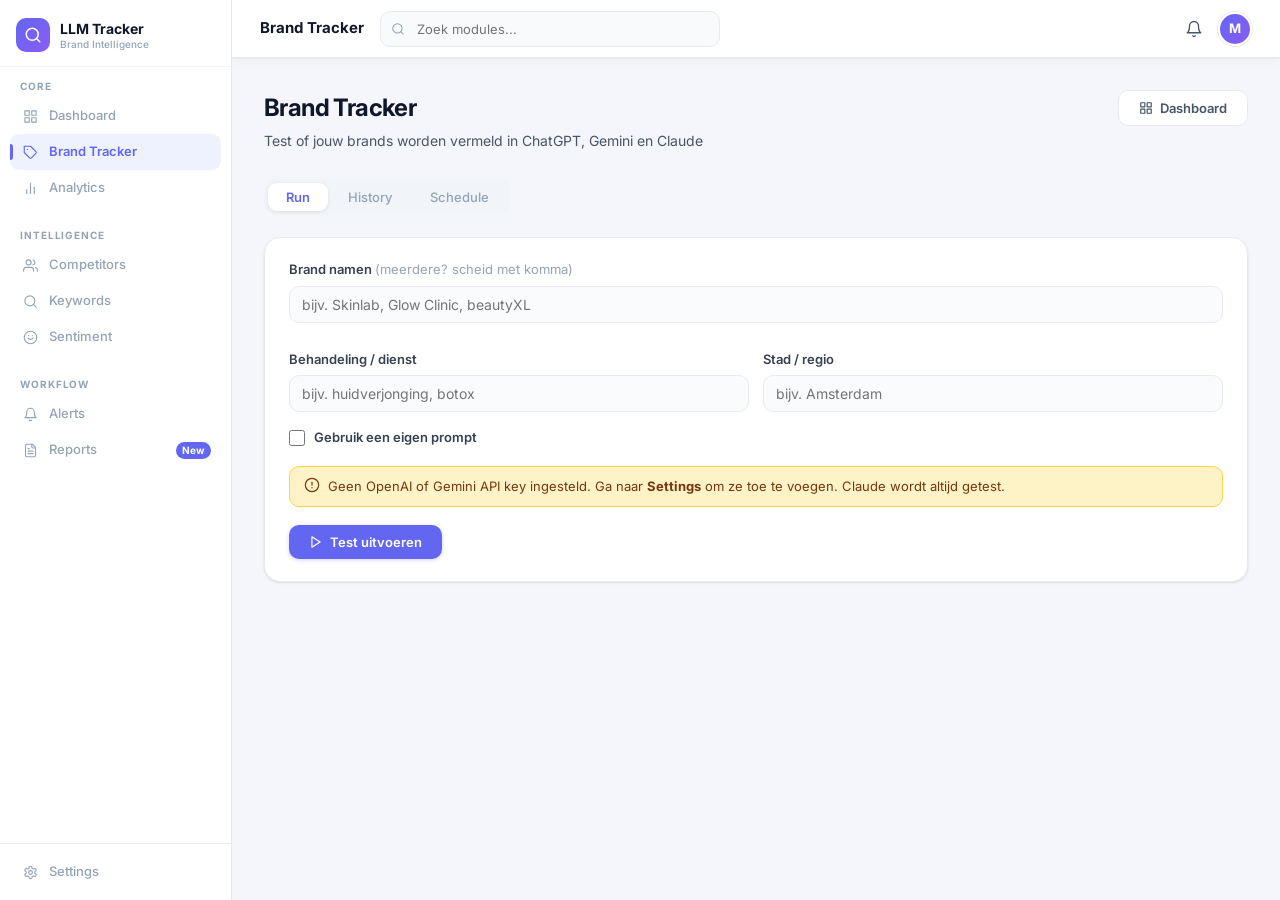
==== commit 0e860a7f: "implement phase 5 (dashboard) and phase 6 (expandable history) Phase 5 — Dashboard module: - New SPA" ====
--- a/index.html
+++ b/index.html
@@ -29,6 +29,14 @@
     <!-- Core -->
     <div class="nav-section">
       <span class="nav-label">Core</span>
+      <div class="nav-item" data-module="dashboard" onclick="App.navigate(this.dataset.module)">
+        <span class="nav-icon">
+          <svg viewBox="0 0 24 24" width="15" height="15" fill="none" stroke="currentColor" stroke-width="1.8" stroke-linecap="round" stroke-linejoin="round">
+            <rect x="3" y="3" width="7" height="7"/><rect x="14" y="3" width="7" height="7"/><rect x="14" y="14" width="7" height="7"/><rect x="3" y="14" width="7" height="7"/>
+          </svg>
+        </span>
+        Dashboard
+      </div>
       <div class="nav-item active" data-module="brand-tracker" onclick="App.navigate(this.dataset.module)">
         <span class="nav-icon">
           <svg viewBox="0 0 24 24" width="15" height="15" fill="none" stroke="currentColor" stroke-width="1.8" stroke-linecap="round" stroke-linejoin="round">
@@ -206,6 +214,7 @@
 <!-- Scripts -->
 <script src="js/api.js"></script>
 <script src="js/app.js"></script>
+<script src="js/modules/dashboard.js"></script>
 <script src="js/modules/brand-tracker.js"></script>
 <script src="js/modules/analytics.js"></script>
 <script src="js/modules/competitors.js"></script>
--- a/css/app.css
+++ b/css/app.css
@@ -50,6 +50,7 @@
   height: 58px;
   background: #fff;
   border-bottom: 1px solid var(--border);
+  box-shadow: 0 1px 0 var(--border), 0 2px 12px rgba(0,0,0,.04);
   position: fixed;
   top: 0; left: 232px; right: 0;
   z-index: 10;
@@ -61,6 +62,11 @@
 .main {
   margin-top: 58px;
   padding: 32px 32px 64px;
+}
+#main-content { animation: pageIn 0.18s ease both; }
+@keyframes pageIn {
+  from { opacity: 0; transform: translateY(6px); }
+  to   { opacity: 1; transform: translateY(0); }
 }
 
 /* ── Sidebar ── */
@@ -104,7 +110,12 @@
   flex: 1;
   padding: 12px 10px;
   overflow-y: auto;
-}
+  scrollbar-width: thin;
+  scrollbar-color: var(--border) transparent;
+}
+.sidebar-nav::-webkit-scrollbar { width: 4px; }
+.sidebar-nav::-webkit-scrollbar-track { background: transparent; }
+.sidebar-nav::-webkit-scrollbar-thumb { background: var(--border); border-radius: 4px; }
 .nav-section { margin-bottom: 22px; }
 .nav-label {
   font-size: 10px;
@@ -130,9 +141,19 @@
   transition: background 0.13s, color 0.13s;
   user-select: none;
   position: relative;
-}
-.nav-item:hover { background: #f8fafc; color: var(--text); }
+  overflow: hidden;
+}
+.nav-item:hover { background: #f8fafc; color: var(--text-2); }
 .nav-item.active { background: var(--primary-light); color: var(--primary); font-weight: 600; }
+.nav-item.active::before {
+  content: '';
+  position: absolute;
+  left: 0; top: 50%;
+  transform: translateY(-50%);
+  width: 3px; height: 16px;
+  background: var(--primary);
+  border-radius: 0 3px 3px 0;
+}
 .nav-icon {
   width: 20px;
   height: 20px;
@@ -180,7 +201,7 @@
 /* ── Topbar ── */
 .topbar-title { font-size: 15px; font-weight: 700; color: var(--text); white-space: nowrap; }
 .topbar-search-wrap { flex: 1; max-width: 340px; position: relative; }
-.topbar-search {
+input[type="text"].topbar-search {
   width: 100%;
   height: 36px;
   padding: 0 12px 0 36px;
@@ -193,7 +214,7 @@
   outline: none;
   transition: border-color 0.15s, box-shadow 0.15s, background 0.15s;
 }
-.topbar-search:focus {
+input[type="text"].topbar-search:focus {
   border-color: var(--primary);
   box-shadow: 0 0 0 3px rgba(99,102,241,.12);
   background: #fff;
@@ -357,7 +378,7 @@
   gap: 12px;
   margin-bottom: 28px;
 }
-.page-header-left h1 { font-size: 22px; font-weight: 700; letter-spacing: -0.3px; color: var(--text); }
+.page-header-left h1 { font-size: 24px; font-weight: 700; letter-spacing: -0.6px; color: var(--text); }
 .page-header-left p { font-size: 14px; color: var(--text-2); margin-top: 4px; }
 .page-header-actions { display: flex; gap: 8px; align-items: center; }
 
@@ -368,7 +389,9 @@
   border: 1px solid var(--border);
   box-shadow: var(--shadow-sm);
   padding: 22px 24px;
-}
+  transition: box-shadow 0.2s;
+}
+.card:hover { box-shadow: var(--shadow); }
 .card-title { font-size: 15px; font-weight: 700; color: var(--text); }
 .card-sub { font-size: 13px; color: var(--text-2); margin-top: 3px; }
 
@@ -385,7 +408,9 @@
   border: 1px solid var(--border);
   box-shadow: var(--shadow-sm);
   padding: 18px 20px;
-}
+  transition: box-shadow 0.2s, transform 0.2s;
+}
+.stat-card:hover { box-shadow: var(--shadow); transform: translateY(-2px); }
 .stat-label {
   font-size: 11px;
   font-weight: 700;
@@ -463,7 +488,7 @@
 }
 .data-table td:not(:first-child) { text-align: center; }
 .data-table tr:last-child td { border-bottom: none; }
-.data-table tr:hover td { background: #fafbff; }
+.data-table tr:hover td { background: #f5f7ff; }
 .data-table td.green { color: var(--green); }
 .data-table td.red { color: var(--red); }
 
@@ -590,7 +615,7 @@
   transition: border-color 0.13s, color 0.13s, background 0.13s;
 }
 .filter-chip:hover { border-color: var(--primary); color: var(--primary); }
-.filter-chip.active { background: var(--primary); border-color: var(--primary); color: #fff; }
+.filter-chip.active { background: var(--primary); border-color: var(--primary); color: #fff; box-shadow: 0 2px 8px rgba(99,102,241,.3); }
 
 /* ── Checkbox ── */
 .checkbox-row {
@@ -647,7 +672,7 @@
 /* ── Progress ── */
 .prog-row { margin-bottom: 13px; }
 .prog-label { display: flex; justify-content: space-between; font-size: 13px; font-weight: 600; margin-bottom: 6px; color: var(--text); }
-.prog-track { height: 7px; background: #f1f5f9; border-radius: var(--radius-full); overflow: hidden; }
+.prog-track { height: 8px; background: #f1f5f9; border-radius: var(--radius-full); overflow: hidden; }
 .prog-fill { height: 100%; border-radius: var(--radius-full); background: linear-gradient(90deg, #6366f1, #8b5cf6); }
 .prog-fill-green { background: linear-gradient(90deg, #15803d, #22c55e); }
 .prog-fill-blue  { background: linear-gradient(90deg, #0ea5e9, #38bdf8); }
@@ -901,6 +926,124 @@
 .tab-panel { display: none; }
 .tab-panel.active { display: block; }
 
+/* ── Dark mode ── */
+html.dark {
+  --bg: #111827;
+  --surface: #1e2130;
+  --border: #2d3555;
+  --border-light: #252a40;
+  --primary-light: #1a1c3a;
+  --text: #f1f5f9;
+  --text-2: #94a3b8;
+  --text-3: #64748b;
+  --shadow-sm: 0 1px 3px rgba(0,0,0,.4), 0 1px 2px rgba(0,0,0,.3);
+  --shadow: 0 4px 16px rgba(0,0,0,.5), 0 1px 4px rgba(0,0,0,.3);
+  --green-bg: #052e16;
+  --red-bg: #450a0a;
+  --yellow-bg: #422006;
+}
+html.dark body { background: var(--bg); color: var(--text); }
+html.dark .topbar { box-shadow: 0 1px 0 var(--border), 0 2px 12px rgba(0,0,0,.3); }
+html.dark .sidebar,
+html.dark .topbar,
+html.dark .card,
+html.dark .stat-card,
+html.dark .history-card,
+html.dark .table-card,
+html.dark .avatar-dropdown,
+html.dark .search-dropdown { background: var(--surface); border-color: var(--border); }
+html.dark input[type="text"].topbar-search { background: #252a40; border-color: var(--border); color: var(--text); }
+html.dark input[type="text"].topbar-search:focus { background: var(--surface); }
+html.dark .topbar-icon-btn:hover { background: #252a40; }
+html.dark .nav-item:hover { background: #252a40; color: var(--text); }
+html.dark .avatar-menu-item:hover { background: #252a40; }
+html.dark .data-table th { background: #252a40; color: var(--text-3); border-color: var(--border); }
+html.dark .data-table td { border-color: var(--border-light); color: var(--text-2); }
+html.dark .data-table tr:hover td { background: #252a40; }
+html.dark .tab-bar { background: #252a40; }
+html.dark .tab-btn.active { background: var(--surface); color: var(--primary); }
+html.dark .toggle-slider { background: #374151; }
+html.dark .toggle-slider::before { background: #cbd5e1; }
+html.dark .toggle input:checked + .toggle-slider { background: var(--primary); }
+html.dark .toggle input:checked + .toggle-slider::before { background: #fff; }
+html.dark .inline-form { background: #252a40; border-color: var(--border); }
+html.dark .prompt-header,
+html.dark .prompt-list { background: #252a40; border-color: var(--border); }
+html.dark .kw-chip { background: #252a40; border-color: var(--border); color: var(--text-2); }
+html.dark .prog-track { background: #252a40; }
+html.dark .btn-ghost { background: var(--surface); border-color: var(--border); color: var(--text-2); }
+html.dark .btn-ghost:hover { border-color: var(--primary); color: var(--primary); }
+html.dark input[type="text"], html.dark input[type="email"], html.dark input[type="password"],
+html.dark input[type="time"], html.dark input[type="number"], html.dark select, html.dark textarea {
+  background: #252a40; border-color: var(--border); color: var(--text);
+}
+html.dark input[type="text"]:focus, html.dark input[type="email"]:focus,
+html.dark input[type="password"]:focus, html.dark input[type="time"]:focus,
+html.dark input[type="number"]:focus, html.dark select:focus, html.dark textarea:focus {
+  background: var(--surface); border-color: var(--primary);
+}
+html.dark label { color: var(--text-2); }
+html.dark .toggle-label { color: var(--text); }
+html.dark .alert-item { border-color: var(--border-light); }
+html.dark mark { background: #422006; color: #fde68a; }
+html.dark .danger-zone { border-color: #7f1d1d; }
+html.dark .filter-chip { background: var(--surface); border-color: var(--border); color: var(--text-2); }
+html.dark .filter-chip:hover { border-color: var(--primary); color: var(--primary); }
+html.dark .filter-chip.active { background: var(--primary); border-color: var(--primary); color: #fff; }
+
+/* ── Test progress indicator ── */
+.test-progress { display: flex; align-items: center; gap: 8px; flex-wrap: wrap; padding: 10px 14px; background: var(--bg-2, var(--bg)); border: 1px solid var(--border); border-radius: 8px; }
+.test-progress-label { font-size: 12px; color: var(--text-3); margin-right: 2px; white-space: nowrap; }
+.progress-step { display: inline-flex; align-items: center; gap: 4px; font-size: 12px; font-weight: 600; padding: 3px 10px; border-radius: 20px; transition: background 0.2s, color 0.2s; }
+.progress-step-pending { background: var(--border); color: var(--text-3); }
+.progress-step-running { background: #dbeafe; color: #2563eb; }
+.progress-step-done { background: var(--green-bg); color: var(--green); }
+.progress-step-error { background: var(--red-bg); color: var(--red); }
+html.dark .progress-step-pending { background: var(--surface); color: var(--text-3); }
+html.dark .progress-step-running { background: rgba(37,99,235,.2); color: #93c5fd; }
+html.dark .progress-step-done { background: rgba(21,128,61,.2); color: #4ade80; }
+html.dark .progress-step-error { background: rgba(220,38,38,.2); color: #fca5a5; }
+
+/* ── Empty state banner ── */
+.empty-banner { display: flex; align-items: center; gap: 14px; padding: 14px 18px; background: var(--primary-light); border: 1px solid #c7d2fe; border-radius: 10px; }
+.empty-banner-icon { flex-shrink: 0; color: var(--primary); opacity: 0.7; }
+.empty-banner strong { font-size: 14px; font-weight: 600; color: var(--text); }
+.empty-banner p { font-size: 12px; color: var(--text-2); margin: 2px 0 0; }
+.empty-banner .btn { flex-shrink: 0; margin-left: auto; }
+html.dark .empty-banner { background: rgba(99,102,241,.12); border-color: rgba(99,102,241,.3); }
+
+/* ── Dashboard ── */
+.dash-test-row { display: flex; align-items: center; justify-content: space-between; gap: 12px; padding: 10px 0; border-bottom: 1px solid var(--border); }
+.dash-test-row:last-child { border-bottom: none; }
+.dash-test-info { min-width: 0; flex: 1; }
+.dash-test-brands { font-size: 13px; font-weight: 600; color: var(--text); white-space: nowrap; overflow: hidden; text-overflow: ellipsis; }
+.dash-test-meta { font-size: 12px; color: var(--text-3); margin-top: 2px; white-space: nowrap; overflow: hidden; text-overflow: ellipsis; }
+.dash-test-rate { font-size: 14px; font-weight: 700; flex-shrink: 0; }
+.dash-test-rate.green { color: var(--green); }
+.dash-test-rate.red { color: var(--red); }
+
+.dash-actions { display: flex; flex-direction: column; gap: 8px; }
+.dash-action-card { display: flex; align-items: center; gap: 12px; padding: 10px 12px; border-radius: 8px; cursor: pointer; border: 1px solid var(--border); transition: border-color .15s, background .15s; }
+.dash-action-card:hover { border-color: var(--primary); background: var(--primary-light); }
+.dash-action-icon { width: 36px; height: 36px; border-radius: 8px; display: flex; align-items: center; justify-content: center; flex-shrink: 0; }
+.dash-icon-primary { background: var(--primary-light); color: var(--primary); }
+.dash-icon-blue { background: #dbeafe; color: #2563eb; }
+.dash-icon-purple { background: #ede9fe; color: #7c3aed; }
+.dash-icon-orange { background: #ffedd5; color: #ea580c; }
+.dash-action-title { font-size: 13px; font-weight: 600; color: var(--text); }
+.dash-action-sub { font-size: 12px; color: var(--text-3); margin-top: 1px; }
+html.dark .dash-action-card:hover { background: rgba(99,102,241,.1); border-color: var(--primary); }
+html.dark .dash-icon-blue { background: rgba(37,99,235,.2); color: #93c5fd; }
+html.dark .dash-icon-purple { background: rgba(124,58,237,.2); color: #c4b5fd; }
+html.dark .dash-icon-orange { background: rgba(234,88,12,.2); color: #fdba74; }
+
+/* ── History card expandable ── */
+.history-card-header { display: flex; align-items: flex-start; justify-content: space-between; gap: 12px; cursor: pointer; border-radius: 6px; margin: -6px; padding: 6px; transition: background .12s; }
+.history-card-header:hover { background: var(--bg); }
+.history-card-actions { display: flex; gap: 6px; margin-top: 10px; }
+.history-expand { padding-top: 16px; border-top: 1px solid var(--border); margin-top: 12px; }
+html.dark .history-card-header:hover { background: rgba(255,255,255,.04); }
+
 /* ── Responsive tweaks ── */
 @media (max-width: 1100px) {
   .stat-grid { grid-template-columns: repeat(2, 1fr); }
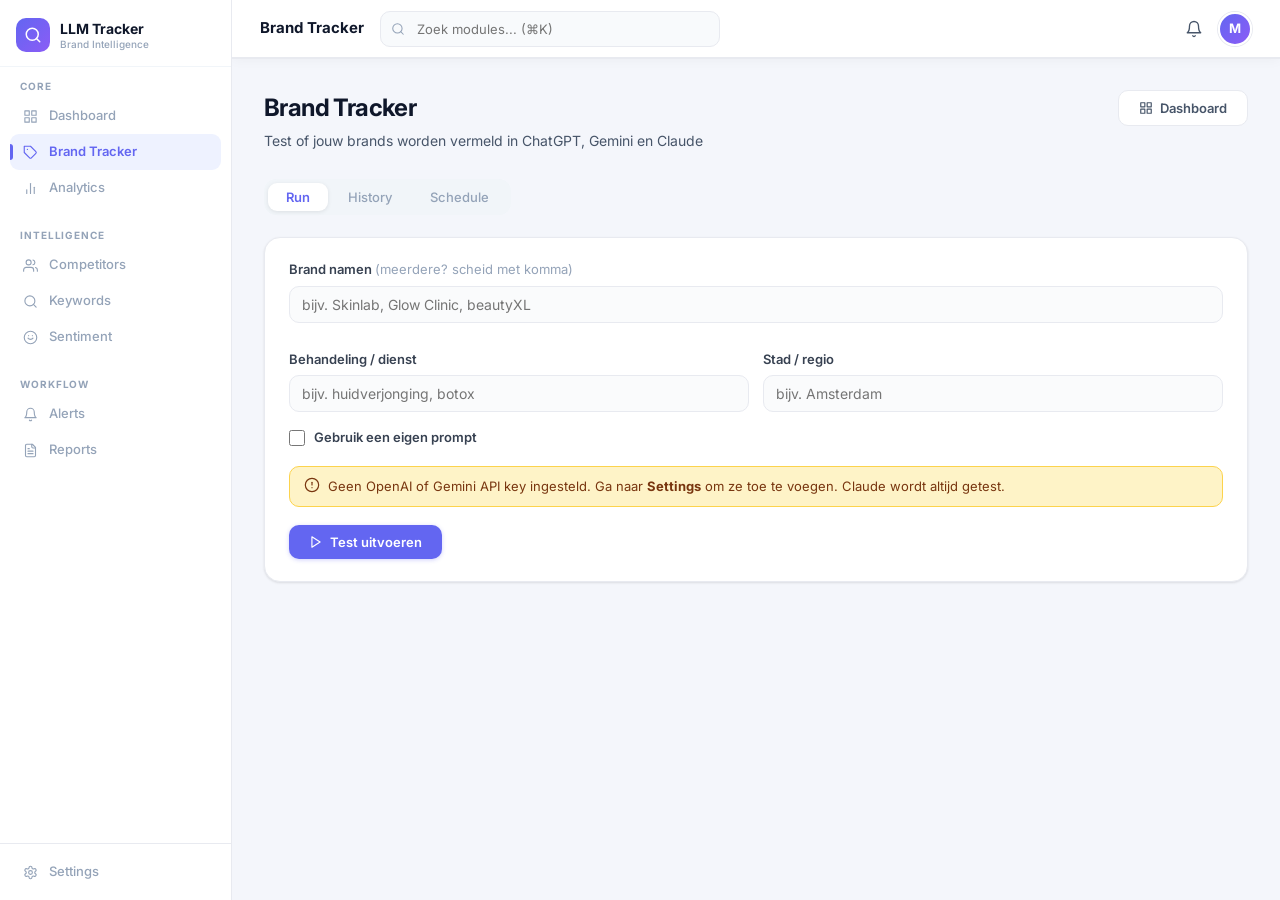
==== commit 1972816a: "fix keywords module and add history search + dashboard rerun - Fix Keywords _computeRate: was matchi" ====
--- a/index.html
+++ b/index.html
@@ -118,7 +118,6 @@
           </svg>
         </span>
         Reports
-        <span class="nav-badge-blue">New</span>
       </div>
     </div>
 
@@ -140,8 +139,16 @@
 <!-- ── App right ── -->
 <div class="app-right">
 
+  <!-- Sidebar overlay (mobile) -->
+  <div id="sidebar-overlay" class="sidebar-overlay"></div>
+
   <!-- Topbar -->
   <header class="topbar">
+    <button class="hamburger-btn" id="sidebar-toggle" title="Menu" aria-label="Menu">
+      <svg viewBox="0 0 24 24" width="18" height="18" fill="none" stroke="currentColor" stroke-width="2" stroke-linecap="round" stroke-linejoin="round">
+        <line x1="3" y1="6" x2="21" y2="6"/><line x1="3" y1="12" x2="21" y2="12"/><line x1="3" y1="18" x2="21" y2="18"/>
+      </svg>
+    </button>
     <span id="topbar-title" class="topbar-title">Brand Tracker</span>
 
     <div class="topbar-search-wrap">
@@ -150,7 +157,7 @@
           <circle cx="11" cy="11" r="8"/><path d="m21 21-4.35-4.35"/>
         </svg>
       </span>
-      <input type="text" id="topbar-search" class="topbar-search" placeholder="Zoek modules..." autocomplete="off" />
+      <input type="text" id="topbar-search" class="topbar-search" placeholder="Zoek modules... (⌘K)" autocomplete="off" />
       <div class="search-dropdown" id="search-dropdown"></div>
     </div>
 
--- a/css/app.css
+++ b/css/app.css
@@ -1037,6 +1037,11 @@
 html.dark .dash-icon-purple { background: rgba(124,58,237,.2); color: #c4b5fd; }
 html.dark .dash-icon-orange { background: rgba(234,88,12,.2); color: #fdba74; }
 
+/* ── History search ── */
+.history-search-wrap { position: relative; margin-bottom: 16px; }
+.history-search-wrap input { width: 100%; padding-left: 34px; }
+.history-search-icon { position: absolute; left: 10px; top: 50%; transform: translateY(-50%); color: var(--text-3); pointer-events: none; display: flex; }
+
 /* ── History card expandable ── */
 .history-card-header { display: flex; align-items: flex-start; justify-content: space-between; gap: 12px; cursor: pointer; border-radius: 6px; margin: -6px; padding: 6px; transition: background .12s; }
 .history-card-header:hover { background: var(--bg); }
@@ -1044,14 +1049,23 @@
 .history-expand { padding-top: 16px; border-top: 1px solid var(--border); margin-top: 12px; }
 html.dark .history-card-header:hover { background: rgba(255,255,255,.04); }
 
+/* ── Hamburger & mobile sidebar ── */
+.hamburger-btn { display: none; align-items: center; justify-content: center; width: 34px; height: 34px; border-radius: 8px; border: 1px solid var(--border); background: transparent; color: var(--text-2); cursor: pointer; flex-shrink: 0; margin-right: 8px; }
+.hamburger-btn:hover { background: var(--bg); }
+.sidebar-overlay { display: none; position: fixed; inset: 0; background: rgba(0,0,0,.45); z-index: 19; }
+.sidebar-overlay.open { display: block; }
+html.dark .hamburger-btn { color: var(--text-2); }
+
 /* ── Responsive tweaks ── */
 @media (max-width: 1100px) {
   .stat-grid { grid-template-columns: repeat(2, 1fr); }
   .grid3 { grid-template-columns: repeat(2, 1fr); }
 }
 @media (max-width: 768px) {
-  .sidebar { display: none; }
+  .sidebar { transform: translateX(-100%); transition: transform .25s ease; }
+  .sidebar.open { transform: translateX(0); box-shadow: 4px 0 24px rgba(0,0,0,.15); }
   .app-right { margin-left: 0; }
   .topbar { left: 0; }
+  .hamburger-btn { display: flex; }
   .stat-grid, .grid2, .grid3, .form-grid2 { grid-template-columns: 1fr; }
 }
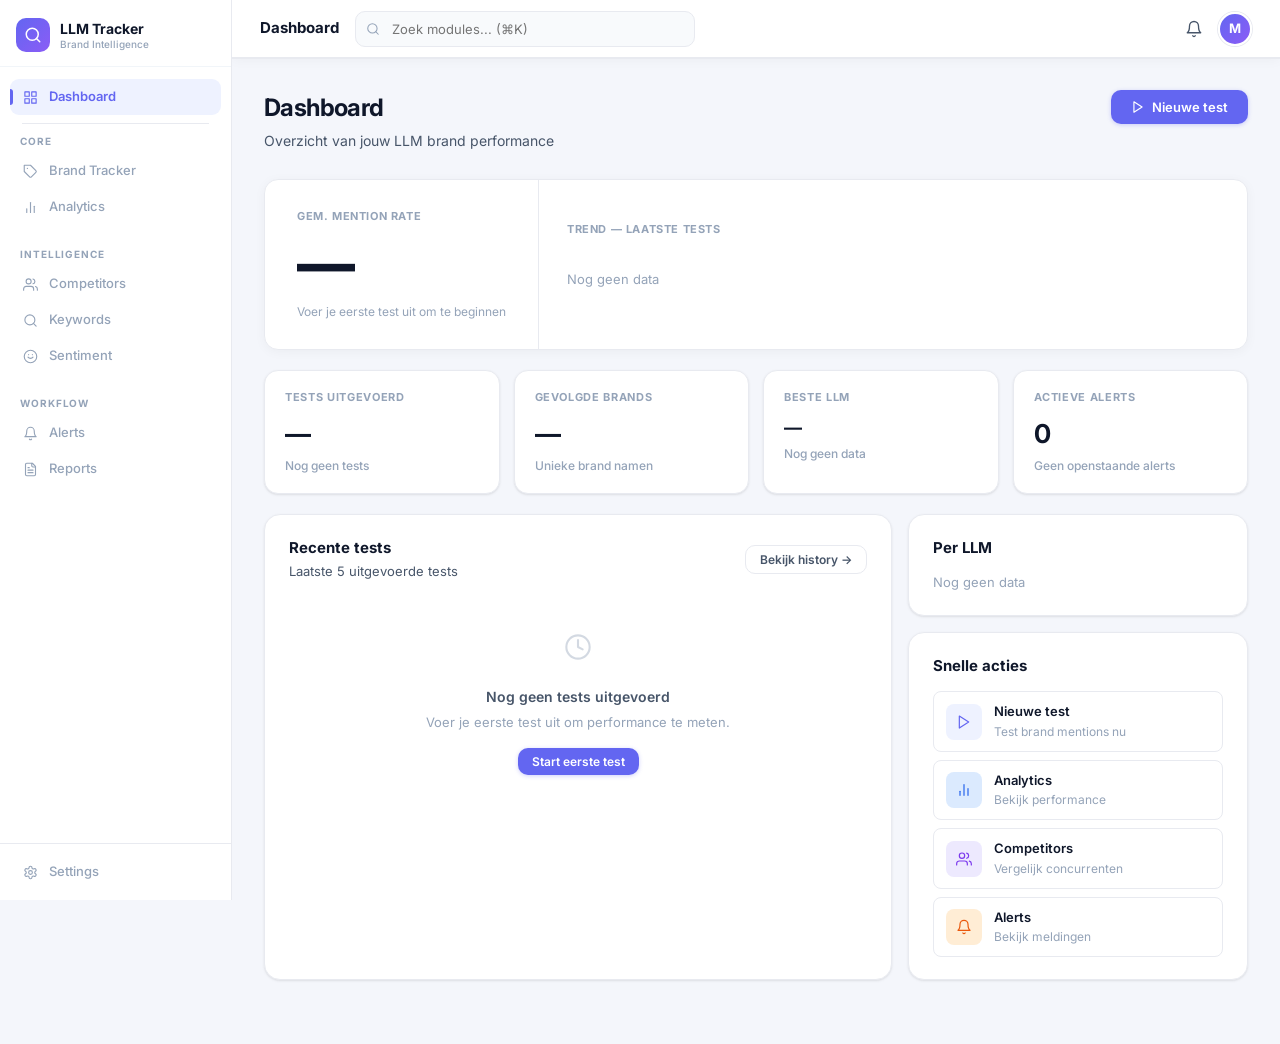
==== commit c7917e6e: "redesign dashboard: hero metric, sparkline, LLM bars, default landing - Dashboard is now the default" ====
--- a/index.html
+++ b/index.html
@@ -26,18 +26,21 @@
 
   <div class="sidebar-nav">
 
+    <!-- Home -->
+    <div class="nav-item nav-home active" data-module="dashboard" onclick="App.navigate(this.dataset.module)">
+      <span class="nav-icon">
+        <svg viewBox="0 0 24 24" width="15" height="15" fill="none" stroke="currentColor" stroke-width="1.8" stroke-linecap="round" stroke-linejoin="round">
+          <rect x="3" y="3" width="7" height="7"/><rect x="14" y="3" width="7" height="7"/><rect x="14" y="14" width="7" height="7"/><rect x="3" y="14" width="7" height="7"/>
+        </svg>
+      </span>
+      Dashboard
+    </div>
+    <div class="nav-home-divider"></div>
+
     <!-- Core -->
     <div class="nav-section">
       <span class="nav-label">Core</span>
-      <div class="nav-item" data-module="dashboard" onclick="App.navigate(this.dataset.module)">
-        <span class="nav-icon">
-          <svg viewBox="0 0 24 24" width="15" height="15" fill="none" stroke="currentColor" stroke-width="1.8" stroke-linecap="round" stroke-linejoin="round">
-            <rect x="3" y="3" width="7" height="7"/><rect x="14" y="3" width="7" height="7"/><rect x="14" y="14" width="7" height="7"/><rect x="3" y="14" width="7" height="7"/>
-          </svg>
-        </span>
-        Dashboard
-      </div>
-      <div class="nav-item active" data-module="brand-tracker" onclick="App.navigate(this.dataset.module)">
+      <div class="nav-item" data-module="brand-tracker" onclick="App.navigate(this.dataset.module)">
         <span class="nav-icon">
           <svg viewBox="0 0 24 24" width="15" height="15" fill="none" stroke="currentColor" stroke-width="1.8" stroke-linecap="round" stroke-linejoin="round">
             <path d="M20.59 13.41l-7.17 7.17a2 2 0 0 1-2.83 0L2 12V2h10l8.59 8.59a2 2 0 0 1 0 2.82z"/>
--- a/css/app.css
+++ b/css/app.css
@@ -1012,6 +1012,35 @@
 .empty-banner .btn { flex-shrink: 0; margin-left: auto; }
 html.dark .empty-banner { background: rgba(99,102,241,.12); border-color: rgba(99,102,241,.3); }
 
+/* ── Sidebar home item ── */
+.nav-home { font-weight: 600; }
+.nav-home-divider { height: 1px; background: var(--border); margin: 8px 12px 10px; }
+
+/* ── Dashboard hero ── */
+.dash-hero { display: flex; align-items: stretch; background: var(--surface); border: 1px solid var(--border); border-radius: 14px; overflow: hidden; margin-bottom: 20px; box-shadow: 0 2px 12px rgba(0,0,0,.04); }
+.dash-hero-metric { flex: 0 0 auto; padding: 28px 32px; min-width: 220px; }
+.dash-hero-label { font-size: 11px; font-weight: 700; text-transform: uppercase; letter-spacing: .6px; color: var(--text-3); }
+.dash-hero-value { font-size: 58px; font-weight: 800; line-height: 1.05; letter-spacing: -2px; margin: 8px 0 10px; }
+.dash-hero-sub { font-size: 12px; color: var(--text-3); }
+.dash-hero-divider { width: 1px; background: var(--border); flex-shrink: 0; }
+.dash-hero-chart { flex: 1; padding: 24px 28px; display: flex; flex-direction: column; justify-content: center; min-width: 0; }
+.dash-chart-header { display: flex; align-items: baseline; justify-content: space-between; margin-bottom: 14px; }
+.dash-chart-label { font-size: 11px; font-weight: 700; text-transform: uppercase; letter-spacing: .6px; color: var(--text-3); }
+.dash-chart-sub { font-size: 11px; color: var(--text-3); }
+.dash-sparkline { display: flex; align-items: flex-end; gap: 5px; height: 56px; }
+.dash-spark-bar { flex: 1; border-radius: 3px 3px 0 0; min-height: 4px; transition: opacity .15s; cursor: default; opacity: .85; }
+.dash-spark-bar:hover { opacity: 1; }
+.dash-spark-empty { font-size: 13px; color: var(--text-3); align-self: center; }
+
+/* ── Trend badge ── */
+.dash-trend { display: inline-flex; align-items: center; gap: 4px; font-size: 12px; font-weight: 600; padding: 4px 10px; border-radius: 20px; }
+.dash-trend.up { background: var(--green-bg); color: var(--green); }
+.dash-trend.down { background: var(--red-bg); color: var(--red); }
+.dash-trend.neutral { background: var(--border); color: var(--text-3); }
+
+/* ── Dashboard bottom grid ── */
+.dash-bottom-grid { display: grid; grid-template-columns: 1fr 340px; gap: 16px; }
+
 /* ── Dashboard ── */
 .dash-test-row { display: flex; align-items: center; justify-content: space-between; gap: 12px; padding: 10px 0; border-bottom: 1px solid var(--border); }
 .dash-test-row:last-child { border-bottom: none; }
@@ -1021,6 +1050,8 @@
 .dash-test-rate { font-size: 14px; font-weight: 700; flex-shrink: 0; }
 .dash-test-rate.green { color: var(--green); }
 .dash-test-rate.red { color: var(--red); }
+.dash-test-bar-wrap { height: 3px; background: var(--border); border-radius: 2px; margin-top: 5px; overflow: hidden; }
+.dash-test-bar { height: 100%; border-radius: 2px; transition: width .4s ease; }
 
 .dash-actions { display: flex; flex-direction: column; gap: 8px; }
 .dash-action-card { display: flex; align-items: center; gap: 12px; padding: 10px 12px; border-radius: 8px; cursor: pointer; border: 1px solid var(--border); transition: border-color .15s, background .15s; }
@@ -1033,6 +1064,10 @@
 .dash-action-title { font-size: 13px; font-weight: 600; color: var(--text); }
 .dash-action-sub { font-size: 12px; color: var(--text-3); margin-top: 1px; }
 html.dark .dash-action-card:hover { background: rgba(99,102,241,.1); border-color: var(--primary); }
+html.dark .dash-hero { box-shadow: none; }
+html.dark .dash-trend.up { background: rgba(21,128,61,.2); }
+html.dark .dash-trend.down { background: rgba(220,38,38,.15); }
+html.dark .dash-trend.neutral { background: var(--surface); }
 html.dark .dash-icon-blue { background: rgba(37,99,235,.2); color: #93c5fd; }
 html.dark .dash-icon-purple { background: rgba(124,58,237,.2); color: #c4b5fd; }
 html.dark .dash-icon-orange { background: rgba(234,88,12,.2); color: #fdba74; }
@@ -1067,5 +1102,8 @@
   .app-right { margin-left: 0; }
   .topbar { left: 0; }
   .hamburger-btn { display: flex; }
-  .stat-grid, .grid2, .grid3, .form-grid2 { grid-template-columns: 1fr; }
-}
+  .stat-grid, .grid2, .grid3, .form-grid2, .dash-bottom-grid { grid-template-columns: 1fr; }
+  .dash-hero { flex-direction: column; }
+  .dash-hero-divider { width: auto; height: 1px; }
+  .dash-hero-value { font-size: 44px; }
+}
